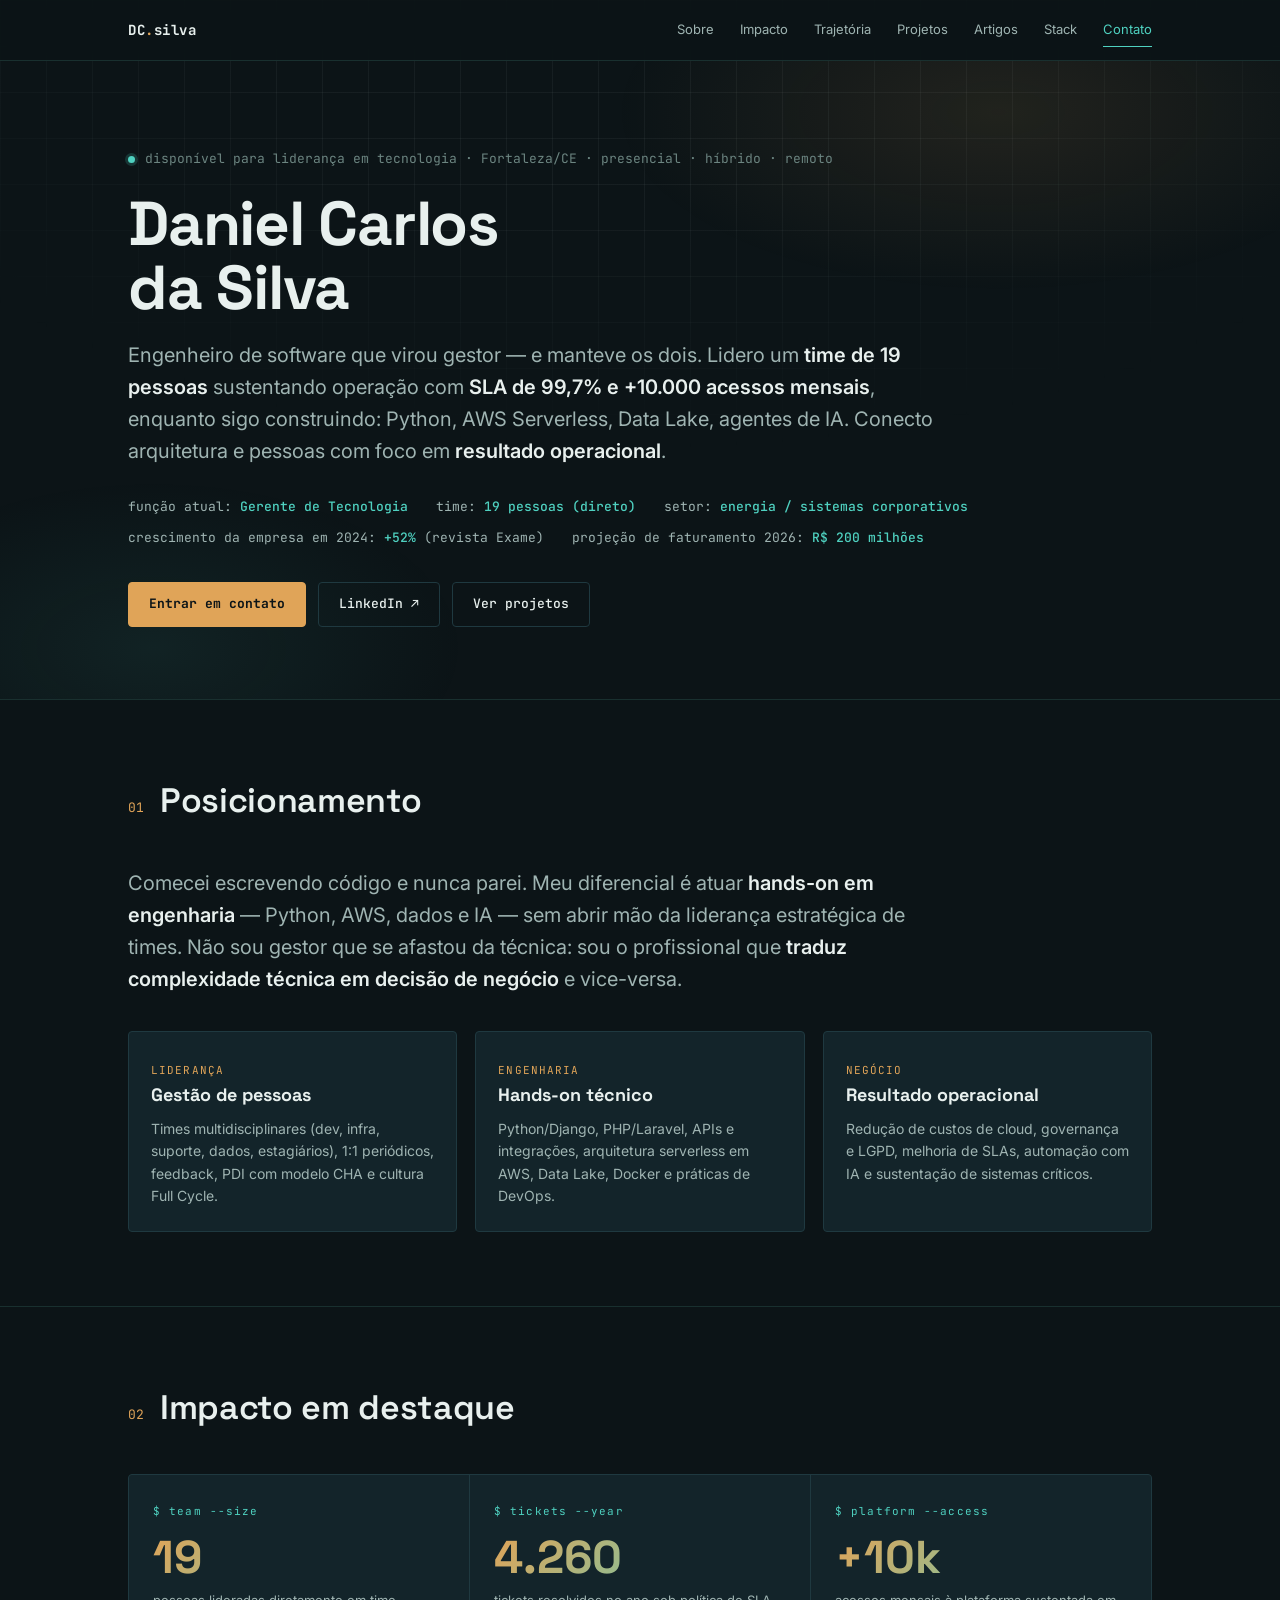
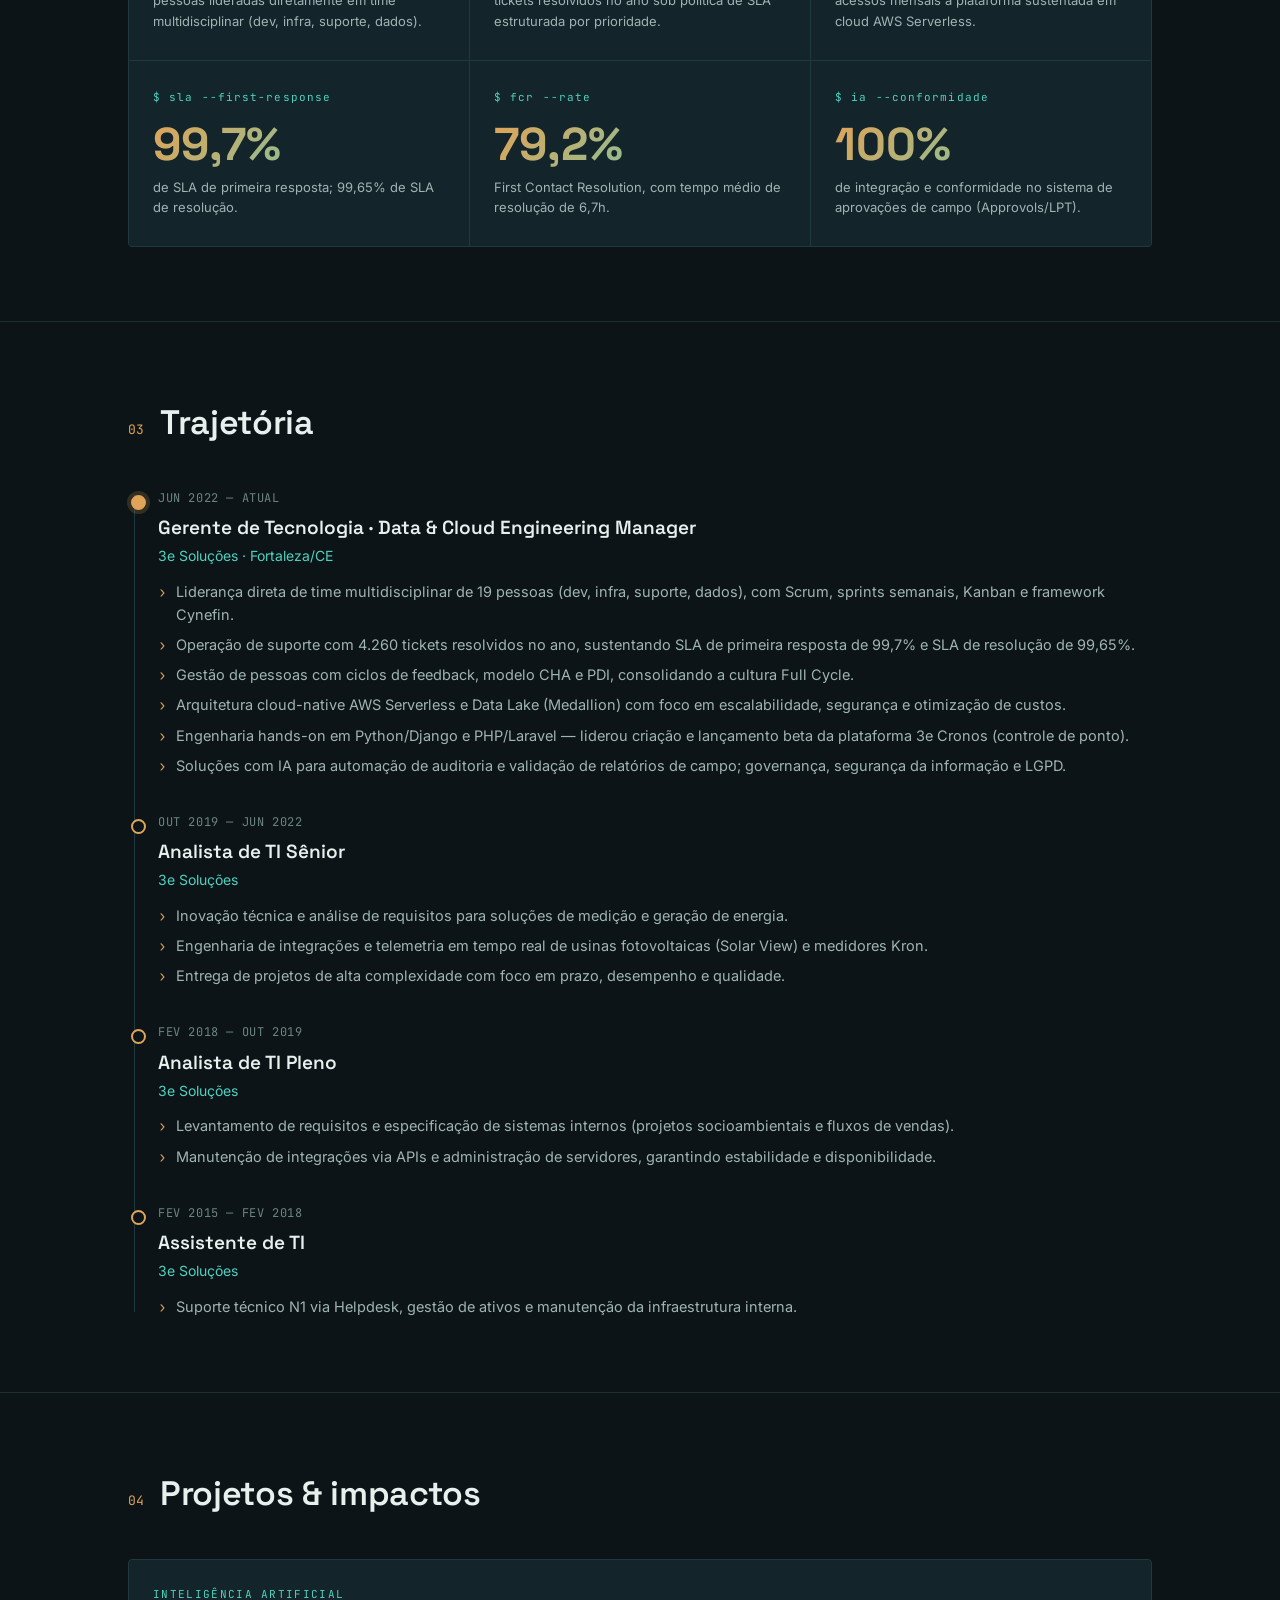
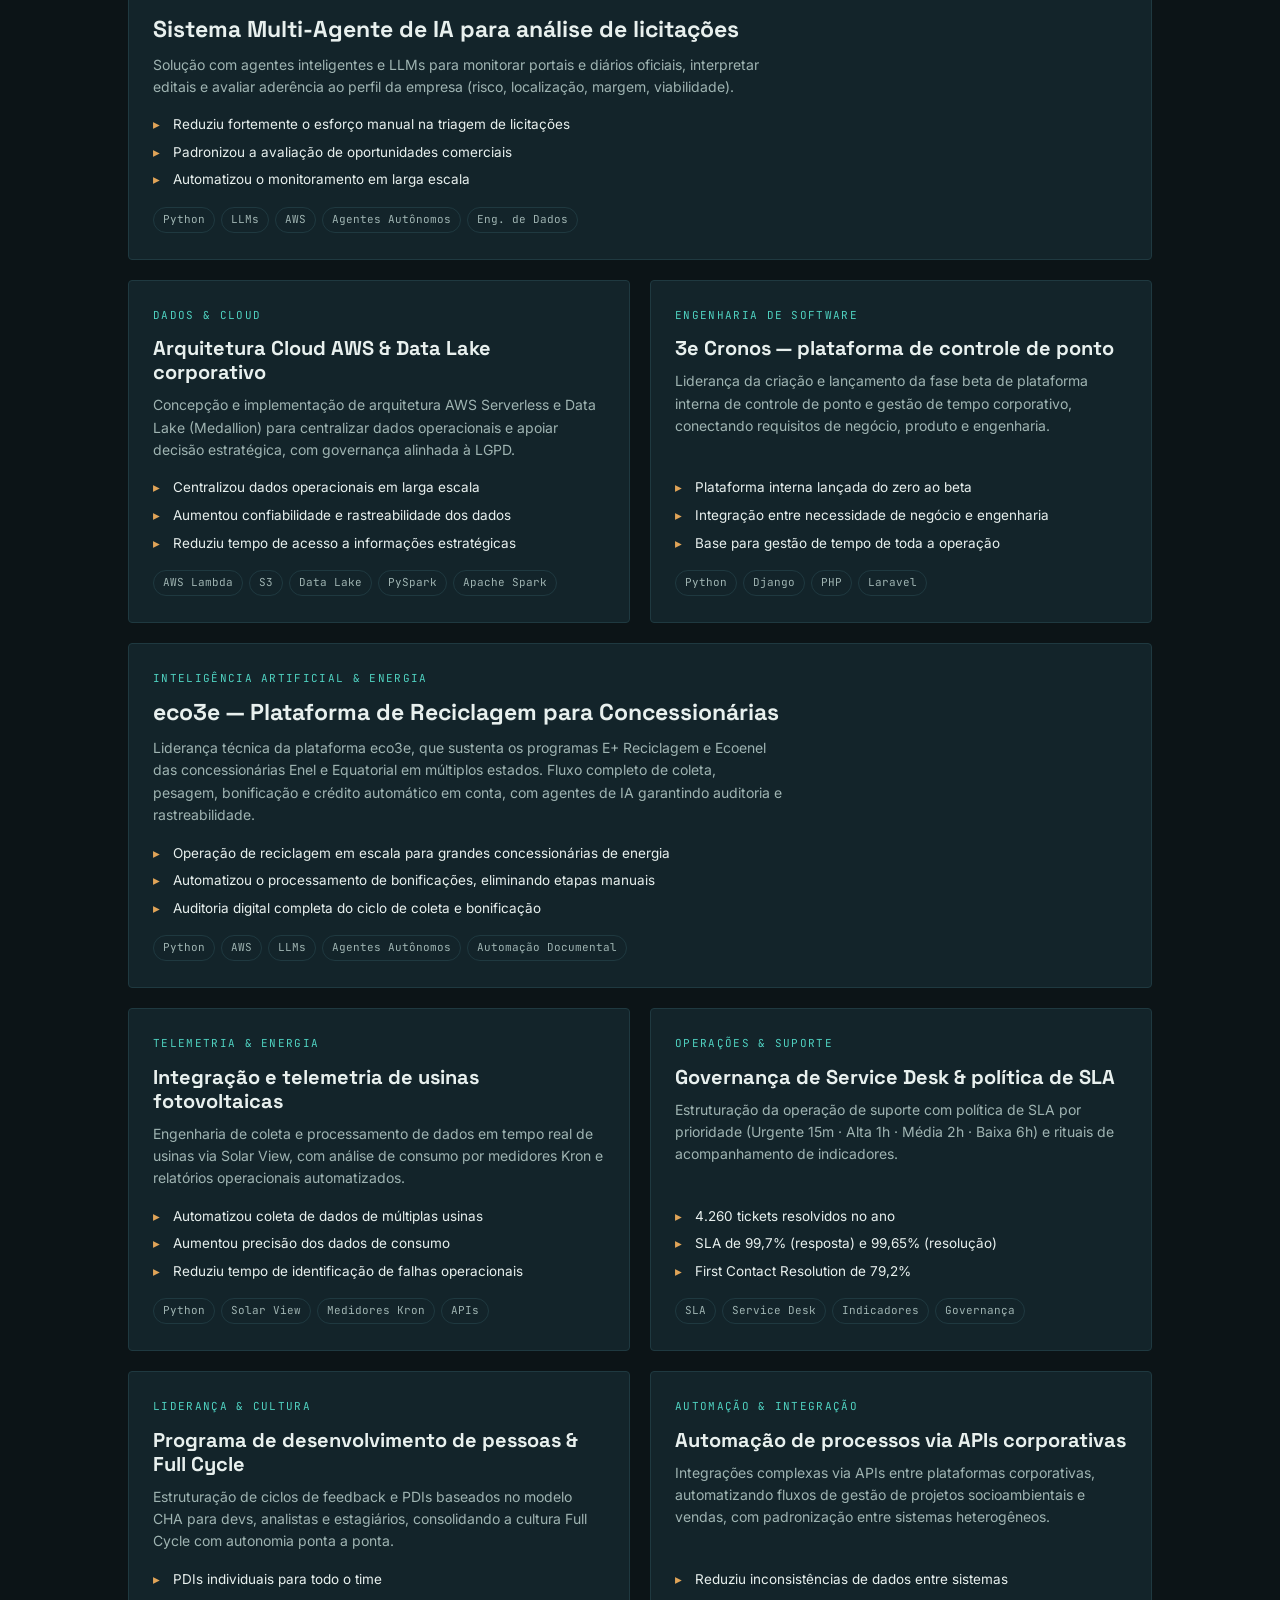
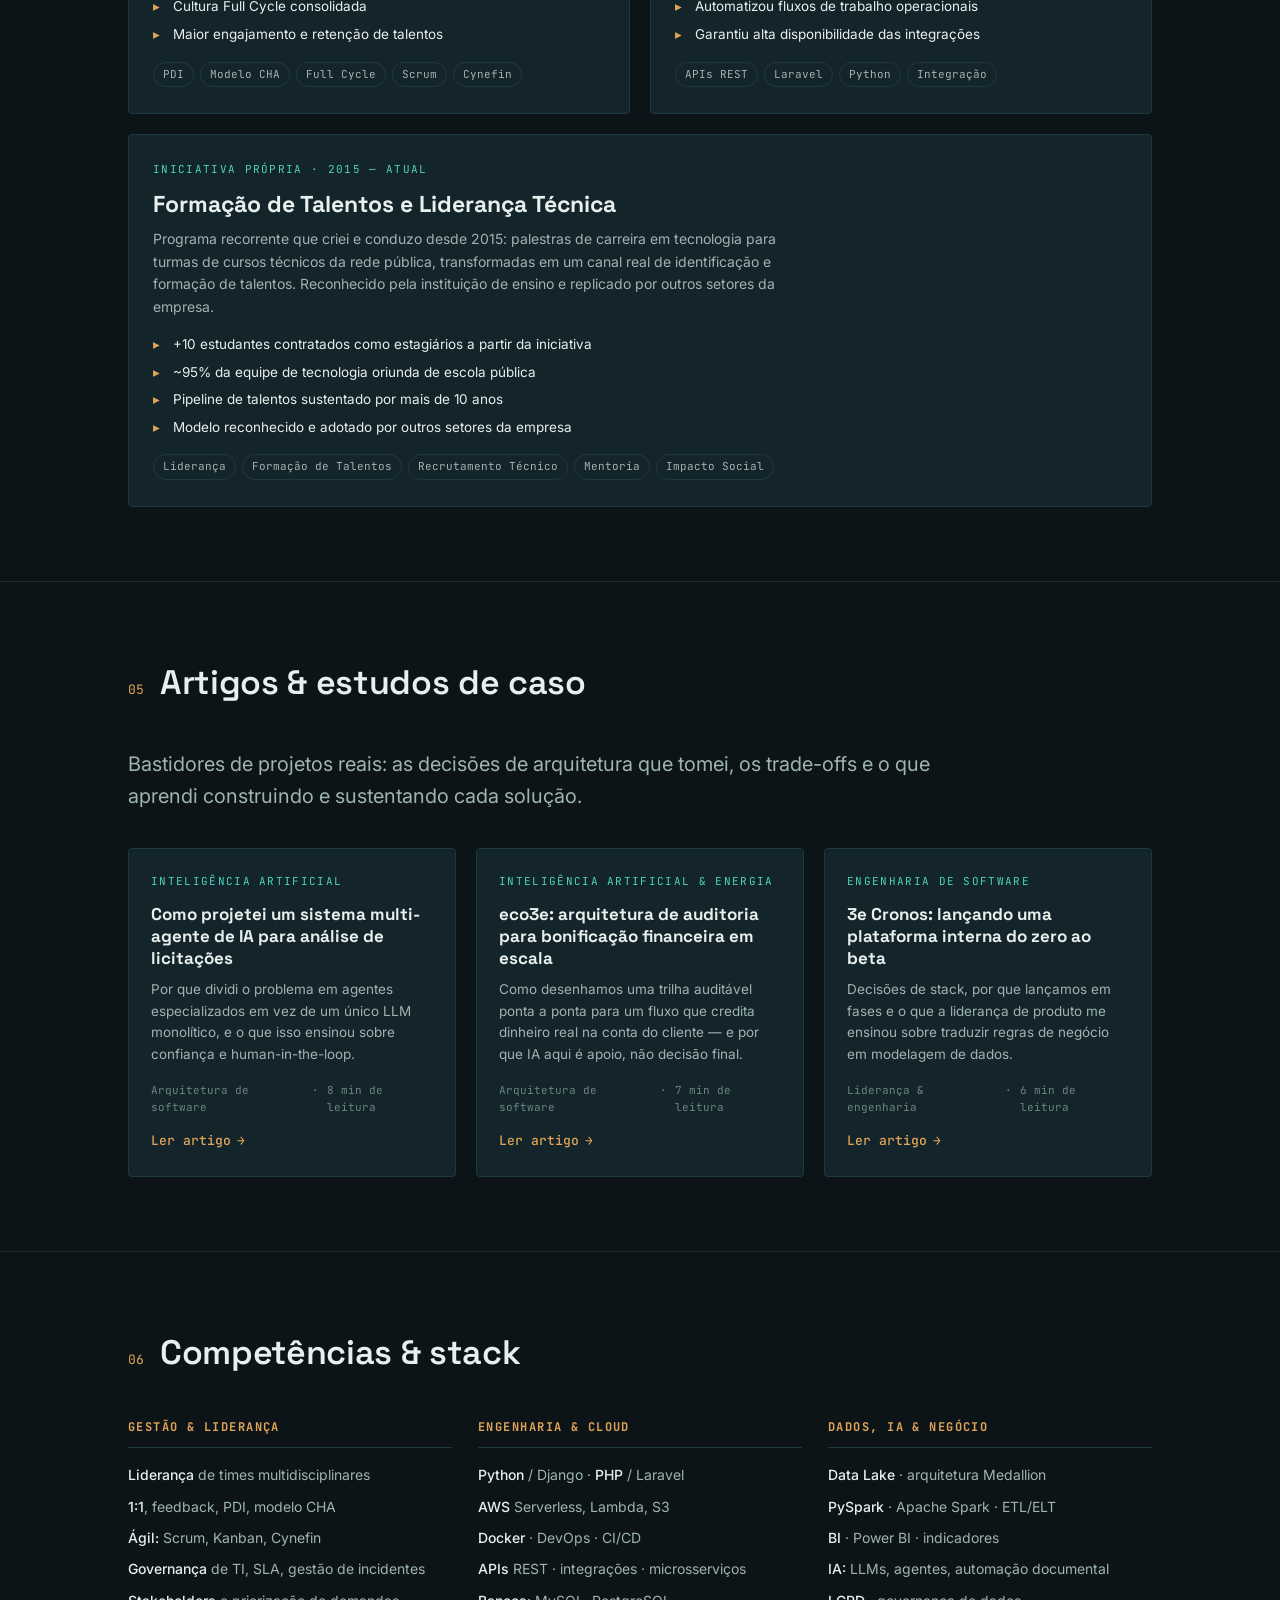
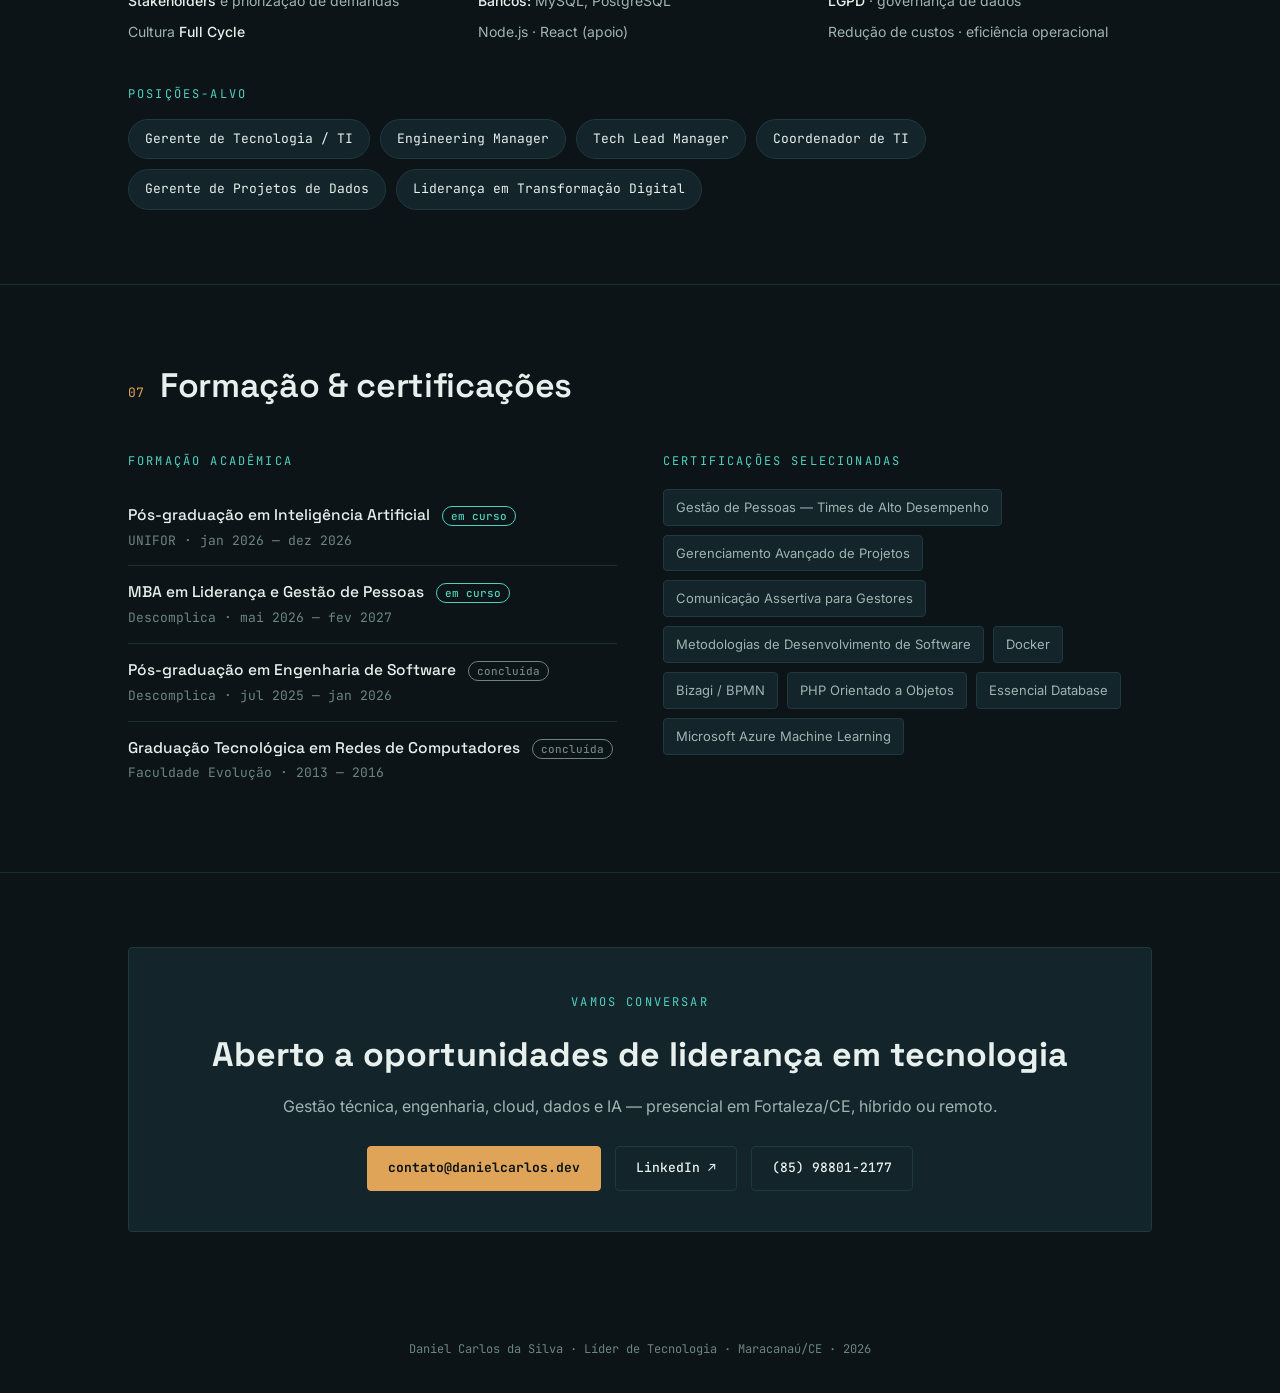
==== index.html @ c38071ca "Modernizar design e adicionar seção de Artigos Refina a identidade dark/terminal com grid de fundo, " ====
<!DOCTYPE html>
<html lang="pt-BR">
<head>
<meta charset="UTF-8">
<meta name="viewport" content="width=device-width, initial-scale=1.0">
<title>Daniel Carlos da Silva — Líder de Tecnologia | Engineering Manager</title>
<meta name="description" content="Daniel Carlos da Silva, Líder de Tecnologia com 11+ anos de experiência: liderança de times, engenharia Python/PHP, arquitetura AWS Serverless, Data Lake e IA aplicada a negócio. Fortaleza/CE.">
<meta name="theme-color" content="#0c1417">
<link rel="canonical" href="https://danielcarlos.dev/">
<meta property="og:type" content="profile">
<meta property="og:title" content="Daniel Carlos da Silva — Líder de Tecnologia">
<meta property="og:description" content="Líder de Tecnologia com 11+ anos de experiência: liderança de times, engenharia Python/PHP, arquitetura AWS Serverless, Data Lake e IA aplicada a negócio.">
<meta property="og:url" content="https://danielcarlos.dev/">
<meta property="og:locale" content="pt_BR">
<meta name="twitter:card" content="summary">
<meta name="twitter:title" content="Daniel Carlos da Silva — Líder de Tecnologia">
<meta name="twitter:description" content="Líder de Tecnologia com 11+ anos de experiência: liderança, engenharia, cloud AWS, dados e IA.">
<link rel="icon" href="assets/favicon.svg" type="image/svg+xml">
<link rel="icon" href="assets/favicon.ico" sizes="any">
<link rel="apple-touch-icon" href="assets/apple-touch-icon.png">
<link rel="preconnect" href="https://fonts.googleapis.com">
<link rel="preconnect" href="https://fonts.gstatic.com" crossorigin>
<link href="https://fonts.googleapis.com/css2?family=Space+Grotesk:wght@400;500;600;700&family=JetBrains+Mono:wght@400;500;700&family=Inter:wght@400;500;600&display=swap" rel="stylesheet">
<link rel="stylesheet" href="css/style.css">
<script type="application/ld+json">
{
  "@context": "https://schema.org",
  "@type": "Person",
  "name": "Daniel Carlos da Silva",
  "jobTitle": "Líder de Tecnologia",
  "description": "Líder de Tecnologia com 11+ anos de experiência em liderança de times, engenharia de software, cloud AWS, dados e inteligência artificial aplicada a negócio.",
  "url": "https://danielcarlos.dev/",
  "image": "https://danielcarlos.dev/assets/apple-touch-icon.png",
  "email": "mailto:contato@danielcarlos.dev",
  "telephone": "+5585988012177",
  "address": {
    "@type": "PostalAddress",
    "addressLocality": "Fortaleza",
    "addressRegion": "CE",
    "addressCountry": "BR"
  },
  "worksFor": {
    "@type": "Organization",
    "name": "3e Soluções"
  },
  "sameAs": [
    "https://www.linkedin.com/in/danielcdasilva"
  ]
}
</script>
</head>
<body>

<div class="bg-grid" aria-hidden="true"></div>
<div class="cursor-glow" id="cursorGlow" aria-hidden="true"></div>
<div class="scroll-progress"><span id="scrollBar"></span></div>

<nav>
  <div class="wrap">
    <div class="brand">DC<span>.</span>silva</div>
    <div class="navlinks" id="navlinks">
      <a href="#sobre" data-nav="sobre">Sobre</a>
      <a href="#impacto" data-nav="impacto">Impacto</a>
      <a href="#trajetoria" data-nav="trajetoria">Trajetória</a>
      <a href="#projetos" data-nav="projetos">Projetos</a>
      <a href="#artigos" data-nav="artigos">Artigos</a>
      <a href="#stack" data-nav="stack">Stack</a>
      <a href="#contato" data-nav="contato">Contato</a>
    </div>
    <button class="nav-toggle" id="navToggle" aria-label="Abrir menu" aria-expanded="false"><span></span></button>
  </div>
</nav>

<header>
  <div class="wrap hero-grid">
    <div>
      <div class="role-line"><span class="dot"></span> disponível para liderança em tecnologia · Fortaleza/CE · presencial · híbrido · remoto</div>
      <h1>Daniel Carlos<br>da Silva</h1>
      <p class="lede">Engenheiro de software que virou gestor — e manteve os dois. Lidero um <strong>time de 19 pessoas</strong> sustentando operação com <strong>SLA de 99,7% e +10.000 acessos mensais</strong>, enquanto sigo construindo: Python, AWS Serverless, Data Lake, agentes de IA. Conecto arquitetura e pessoas com foco em <strong>resultado operacional</strong>.</p>
      <div class="hero-meta">
        <span>função atual: <b>Gerente de Tecnologia</b></span>
        <span>time: <b>19 pessoas (direto)</b></span>
        <span>setor: <b>energia / sistemas corporativos</b></span>
      </div>
      <div class="hero-meta" style="margin-top:10px">
        <span>crescimento da empresa em 2024: <b>+52%</b> (revista Exame)</span>
        <span>projeção de faturamento 2026: <b>R$ 200 milhões</b></span>
      </div>
      <div class="cta-row">
        <a class="btn primary" href="#contato">Entrar em contato</a>
        <a class="btn" href="https://www.linkedin.com/in/danielcdasilva" target="_blank" rel="noopener">LinkedIn ↗</a>
        <a class="btn" href="#projetos">Ver projetos</a>
      </div>
    </div>
  </div>
</header>

<!-- SOBRE -->
<section id="sobre">
  <div class="wrap">
    <div class="sec-head"><span class="sec-no">01</span><h2>Posicionamento</h2></div>
    <p class="lede reveal" style="margin-bottom:36px">Comecei escrevendo código e nunca parei. Meu diferencial é atuar <strong>hands-on em engenharia</strong> — Python, AWS, dados e IA — sem abrir mão da liderança estratégica de times. Não sou gestor que se afastou da técnica: sou o profissional que <strong>traduz complexidade técnica em decisão de negócio</strong> e vice-versa.</p>
    <div class="focus-grid">
      <div class="focus reveal">
        <span class="tag">Liderança</span>
        <h3>Gestão de pessoas</h3>
        <p>Times multidisciplinares (dev, infra, suporte, dados, estagiários), 1:1 periódicos, feedback, PDI com modelo CHA e cultura Full Cycle.</p>
      </div>
      <div class="focus reveal">
        <span class="tag">Engenharia</span>
        <h3>Hands-on técnico</h3>
        <p>Python/Django, PHP/Laravel, APIs e integrações, arquitetura serverless em AWS, Data Lake, Docker e práticas de DevOps.</p>
      </div>
      <div class="focus reveal">
        <span class="tag">Negócio</span>
        <h3>Resultado operacional</h3>
        <p>Redução de custos de cloud, governança e LGPD, melhoria de SLAs, automação com IA e sustentação de sistemas críticos.</p>
      </div>
    </div>
  </div>
</section>

<!-- IMPACTO -->
<section id="impacto">
  <div class="wrap">
    <div class="sec-head"><span class="sec-no">02</span><h2>Impacto em destaque</h2></div>
    <div class="metrics reveal">
      <div class="metric">
        <span class="out">$ team --size</span>
        <div class="num">19</div>
        <div class="lab">pessoas lideradas diretamente em time multidisciplinar (dev, infra, suporte, dados).</div>
      </div>
      <div class="metric">
        <span class="out">$ tickets --year</span>
        <div class="num">4.260</div>
        <div class="lab">tickets resolvidos no ano sob política de SLA estruturada por prioridade.</div>
      </div>
      <div class="metric">
        <span class="out">$ platform --access</span>
        <div class="num">+10k</div>
        <div class="lab">acessos mensais à plataforma sustentada em cloud AWS Serverless.</div>
      </div>
      <div class="metric">
        <span class="out">$ sla --first-response</span>
        <div class="num">99,7%</div>
        <div class="lab">de SLA de primeira resposta; 99,65% de SLA de resolução.</div>
      </div>
      <div class="metric">
        <span class="out">$ fcr --rate</span>
        <div class="num">79,2%</div>
        <div class="lab">First Contact Resolution, com tempo médio de resolução de 6,7h.</div>
      </div>
      <div class="metric">
        <span class="out">$ ia --conformidade</span>
        <div class="num">100%</div>
        <div class="lab">de integração e conformidade no sistema de aprovações de campo (Approvols/LPT).</div>
      </div>
    </div>
  </div>
</section>

<!-- TRAJETORIA -->
<section id="trajetoria">
  <div class="wrap">
    <div class="sec-head"><span class="sec-no">03</span><h2>Trajetória</h2></div>
    <div class="tl">
      <div class="tl-item current reveal">
        <div class="tl-when">JUN 2022 — ATUAL</div>
        <div class="tl-role">Gerente de Tecnologia · Data &amp; Cloud Engineering Manager</div>
        <div class="tl-co">3e Soluções · Fortaleza/CE</div>
        <ul>
          <li>Liderança direta de time multidisciplinar de 19 pessoas (dev, infra, suporte, dados), com Scrum, sprints semanais, Kanban e framework Cynefin.</li>
          <li>Operação de suporte com 4.260 tickets resolvidos no ano, sustentando SLA de primeira resposta de 99,7% e SLA de resolução de 99,65%.</li>
          <li>Gestão de pessoas com ciclos de feedback, modelo CHA e PDI, consolidando a cultura Full Cycle.</li>
          <li>Arquitetura cloud-native AWS Serverless e Data Lake (Medallion) com foco em escalabilidade, segurança e otimização de custos.</li>
          <li>Engenharia hands-on em Python/Django e PHP/Laravel — liderou criação e lançamento beta da plataforma 3e Cronos (controle de ponto).</li>
          <li>Soluções com IA para automação de auditoria e validação de relatórios de campo; governança, segurança da informação e LGPD.</li>
        </ul>
      </div>
      <div class="tl-item reveal">
        <div class="tl-when">OUT 2019 — JUN 2022</div>
        <div class="tl-role">Analista de TI Sênior</div>
        <div class="tl-co">3e Soluções</div>
        <ul>
          <li>Inovação técnica e análise de requisitos para soluções de medição e geração de energia.</li>
          <li>Engenharia de integrações e telemetria em tempo real de usinas fotovoltaicas (Solar View) e medidores Kron.</li>
          <li>Entrega de projetos de alta complexidade com foco em prazo, desempenho e qualidade.</li>
        </ul>
      </div>
      <div class="tl-item reveal">
        <div class="tl-when">FEV 2018 — OUT 2019</div>
        <div class="tl-role">Analista de TI Pleno</div>
        <div class="tl-co">3e Soluções</div>
        <ul>
          <li>Levantamento de requisitos e especificação de sistemas internos (projetos socioambientais e fluxos de vendas).</li>
          <li>Manutenção de integrações via APIs e administração de servidores, garantindo estabilidade e disponibilidade.</li>
        </ul>
      </div>
      <div class="tl-item reveal">
        <div class="tl-when">FEV 2015 — FEV 2018</div>
        <div class="tl-role">Assistente de TI</div>
        <div class="tl-co">3e Soluções</div>
        <ul>
          <li>Suporte técnico N1 via Helpdesk, gestão de ativos e manutenção da infraestrutura interna.</li>
        </ul>
      </div>
    </div>
  </div>
</section>

<!-- PROJETOS -->
<section id="projetos">
  <div class="wrap">
    <div class="sec-head"><span class="sec-no">04</span><h2>Projetos &amp; impactos</h2></div>
    <div class="proj-grid">

      <div class="proj proj-featured reveal">
        <span class="cat">Inteligência Artificial</span>
        <h3>Sistema Multi-Agente de IA para análise de licitações</h3>
        <p>Solução com agentes inteligentes e LLMs para monitorar portais e diários oficiais, interpretar editais e avaliar aderência ao perfil da empresa (risco, localização, margem, viabilidade).</p>
        <ul class="impacts">
          <li>Reduziu fortemente o esforço manual na triagem de licitações</li>
          <li>Padronizou a avaliação de oportunidades comerciais</li>
          <li>Automatizou o monitoramento em larga escala</li>
        </ul>
        <div class="stack">
          <span class="chip">Python</span><span class="chip">LLMs</span><span class="chip">AWS</span><span class="chip">Agentes Autônomos</span><span class="chip">Eng. de Dados</span>
        </div>
      </div>

      <div class="proj reveal">
        <span class="cat">Dados &amp; Cloud</span>
        <h3>Arquitetura Cloud AWS &amp; Data Lake corporativo</h3>
        <p>Concepção e implementação de arquitetura AWS Serverless e Data Lake (Medallion) para centralizar dados operacionais e apoiar decisão estratégica, com governança alinhada à LGPD.</p>
        <ul class="impacts">
          <li>Centralizou dados operacionais em larga escala</li>
          <li>Aumentou confiabilidade e rastreabilidade dos dados</li>
          <li>Reduziu tempo de acesso a informações estratégicas</li>
        </ul>
        <div class="stack">
          <span class="chip">AWS Lambda</span><span class="chip">S3</span><span class="chip">Data Lake</span><span class="chip">PySpark</span><span class="chip">Apache Spark</span>
        </div>
      </div>

      <div class="proj reveal">
        <span class="cat">Engenharia de Software</span>
        <h3>3e Cronos — plataforma de controle de ponto</h3>
        <p>Liderança da criação e lançamento da fase beta de plataforma interna de controle de ponto e gestão de tempo corporativo, conectando requisitos de negócio, produto e engenharia.</p>
        <ul class="impacts">
          <li>Plataforma interna lançada do zero ao beta</li>
          <li>Integração entre necessidade de negócio e engenharia</li>
          <li>Base para gestão de tempo de toda a operação</li>
        </ul>
        <div class="stack">
          <span class="chip">Python</span><span class="chip">Django</span><span class="chip">PHP</span><span class="chip">Laravel</span>
        </div>
      </div>

      <div class="proj proj-featured reveal">
        <span class="cat">Inteligência Artificial &amp; Energia</span>
        <h3>eco3e — Plataforma de Reciclagem para Concessionárias</h3>
        <p>Liderança técnica da plataforma eco3e, que sustenta os programas E+ Reciclagem e Ecoenel das concessionárias Enel e Equatorial em múltiplos estados. Fluxo completo de coleta, pesagem, bonificação e crédito automático em conta, com agentes de IA garantindo auditoria e rastreabilidade.</p>
        <ul class="impacts">
          <li>Operação de reciclagem em escala para grandes concessionárias de energia</li>
          <li>Automatizou o processamento de bonificações, eliminando etapas manuais</li>
          <li>Auditoria digital completa do ciclo de coleta e bonificação</li>
        </ul>
        <div class="stack">
          <span class="chip">Python</span><span class="chip">AWS</span><span class="chip">LLMs</span><span class="chip">Agentes Autônomos</span><span class="chip">Automação Documental</span>
        </div>
      </div>

      <div class="proj reveal">
        <span class="cat">Telemetria &amp; Energia</span>
        <h3>Integração e telemetria de usinas fotovoltaicas</h3>
        <p>Engenharia de coleta e processamento de dados em tempo real de usinas via Solar View, com análise de consumo por medidores Kron e relatórios operacionais automatizados.</p>
        <ul class="impacts">
          <li>Automatizou coleta de dados de múltiplas usinas</li>
          <li>Aumentou precisão dos dados de consumo</li>
          <li>Reduziu tempo de identificação de falhas operacionais</li>
        </ul>
        <div class="stack">
          <span class="chip">Python</span><span class="chip">Solar View</span><span class="chip">Medidores Kron</span><span class="chip">APIs</span>
        </div>
      </div>

      <div class="proj reveal">
        <span class="cat">Operações &amp; Suporte</span>
        <h3>Governança de Service Desk &amp; política de SLA</h3>
        <p>Estruturação da operação de suporte com política de SLA por prioridade (Urgente 15m · Alta 1h · Média 2h · Baixa 6h) e rituais de acompanhamento de indicadores.</p>
        <ul class="impacts">
          <li>4.260 tickets resolvidos no ano</li>
          <li>SLA de 99,7% (resposta) e 99,65% (resolução)</li>
          <li>First Contact Resolution de 79,2%</li>
        </ul>
        <div class="stack">
          <span class="chip">SLA</span><span class="chip">Service Desk</span><span class="chip">Indicadores</span><span class="chip">Governança</span>
        </div>
      </div>

      <div class="proj reveal">
        <span class="cat">Liderança &amp; Cultura</span>
        <h3>Programa de desenvolvimento de pessoas &amp; Full Cycle</h3>
        <p>Estruturação de ciclos de feedback e PDIs baseados no modelo CHA para devs, analistas e estagiários, consolidando a cultura Full Cycle com autonomia ponta a ponta.</p>
        <ul class="impacts">
          <li>PDIs individuais para todo o time</li>
          <li>Cultura Full Cycle consolidada</li>
          <li>Maior engajamento e retenção de talentos</li>
        </ul>
        <div class="stack">
          <span class="chip">PDI</span><span class="chip">Modelo CHA</span><span class="chip">Full Cycle</span><span class="chip">Scrum</span><span class="chip">Cynefin</span>
        </div>
      </div>

      <div class="proj reveal">
        <span class="cat">Automação &amp; Integração</span>
        <h3>Automação de processos via APIs corporativas</h3>
        <p>Integrações complexas via APIs entre plataformas corporativas, automatizando fluxos de gestão de projetos socioambientais e vendas, com padronização entre sistemas heterogêneos.</p>
        <ul class="impacts">
          <li>Reduziu inconsistências de dados entre sistemas</li>
          <li>Automatizou fluxos de trabalho operacionais</li>
          <li>Garantiu alta disponibilidade das integrações</li>
        </ul>
        <div class="stack">
          <span class="chip">APIs REST</span><span class="chip">Laravel</span><span class="chip">Python</span><span class="chip">Integração</span>
        </div>
      </div>

      <div class="proj proj-featured reveal">
        <span class="cat">Iniciativa própria · 2015 — atual</span>
        <h3>Formação de Talentos e Liderança Técnica</h3>
        <p>Programa recorrente que criei e conduzo desde 2015: palestras de carreira em tecnologia para turmas de cursos técnicos da rede pública, transformadas em um canal real de identificação e formação de talentos. Reconhecido pela instituição de ensino e replicado por outros setores da empresa.</p>
        <ul class="impacts">
          <li>+10 estudantes contratados como estagiários a partir da iniciativa</li>
          <li>~95% da equipe de tecnologia oriunda de escola pública</li>
          <li>Pipeline de talentos sustentado por mais de 10 anos</li>
          <li>Modelo reconhecido e adotado por outros setores da empresa</li>
        </ul>
        <div class="stack">
          <span class="chip">Liderança</span><span class="chip">Formação de Talentos</span><span class="chip">Recrutamento Técnico</span><span class="chip">Mentoria</span><span class="chip">Impacto Social</span>
        </div>
      </div>

    </div>
  </div>
</section>

<!-- ARTIGOS -->
<section id="artigos">
  <div class="wrap">
    <div class="sec-head"><span class="sec-no">05</span><h2>Artigos &amp; estudos de caso</h2></div>
    <p class="lede reveal" style="margin-bottom:36px">Bastidores de projetos reais: as decisões de arquitetura que tomei, os trade-offs e o que aprendi construindo e sustentando cada solução.</p>
    <div class="article-grid">

      <a class="article-card reveal" href="artigos/sistema-multiagente-licitacoes.html">
        <span class="cat">Inteligência Artificial</span>
        <h3>Como projetei um sistema multi-agente de IA para análise de licitações</h3>
        <p>Por que dividi o problema em agentes especializados em vez de um único LLM monolítico, e o que isso ensinou sobre confiança e human-in-the-loop.</p>
        <div class="article-meta">
          <span>Arquitetura de software</span><span>·</span><span>8 min de leitura</span>
        </div>
        <span class="read-more">Ler artigo <span aria-hidden="true">→</span></span>
      </a>

      <a class="article-card reveal" href="artigos/eco3e-plataforma-reciclagem.html">
        <span class="cat">Inteligência Artificial &amp; Energia</span>
        <h3>eco3e: arquitetura de auditoria para bonificação financeira em escala</h3>
        <p>Como desenhamos uma trilha auditável ponta a ponta para um fluxo que credita dinheiro real na conta do cliente — e por que IA aqui é apoio, não decisão final.</p>
        <div class="article-meta">
          <span>Arquitetura de software</span><span>·</span><span>7 min de leitura</span>
        </div>
        <span class="read-more">Ler artigo <span aria-hidden="true">→</span></span>
      </a>

      <a class="article-card reveal" href="artigos/3e-cronos-controle-ponto.html">
        <span class="cat">Engenharia de Software</span>
        <h3>3e Cronos: lançando uma plataforma interna do zero ao beta</h3>
        <p>Decisões de stack, por que lançamos em fases e o que a liderança de produto me ensinou sobre traduzir regras de negócio em modelagem de dados.</p>
        <div class="article-meta">
          <span>Liderança &amp; engenharia</span><span>·</span><span>6 min de leitura</span>
        </div>
        <span class="read-more">Ler artigo <span aria-hidden="true">→</span></span>
      </a>

    </div>
  </div>
</section>

<!-- STACK -->
<section id="stack">
  <div class="wrap">
    <div class="sec-head"><span class="sec-no">06</span><h2>Competências &amp; stack</h2></div>
    <div class="skill-cols">
      <div class="skill-col reveal">
        <h4>Gestão &amp; liderança</h4>
        <ul>
          <li><b>Liderança</b> de times multidisciplinares</li>
          <li><b>1:1</b>, feedback, PDI, modelo CHA</li>
          <li><b>Ágil:</b> Scrum, Kanban, Cynefin</li>
          <li><b>Governança</b> de TI, SLA, gestão de incidentes</li>
          <li><b>Stakeholders</b> e priorização de demandas</li>
          <li>Cultura <b>Full Cycle</b></li>
        </ul>
      </div>
      <div class="skill-col reveal">
        <h4>Engenharia &amp; cloud</h4>
        <ul>
          <li><b>Python</b> / Django · <b>PHP</b> / Laravel</li>
          <li><b>AWS</b> Serverless, Lambda, S3</li>
          <li><b>Docker</b> · DevOps · CI/CD</li>
          <li><b>APIs</b> REST · integrações · microsserviços</li>
          <li><b>Bancos:</b> MySQL, PostgreSQL</li>
          <li>Node.js · React (apoio)</li>
        </ul>
      </div>
      <div class="skill-col reveal">
        <h4>Dados, IA &amp; negócio</h4>
        <ul>
          <li><b>Data Lake</b> · arquitetura Medallion</li>
          <li><b>PySpark</b> · Apache Spark · ETL/ELT</li>
          <li><b>BI</b> · Power BI · indicadores</li>
          <li><b>IA:</b> LLMs, agentes, automação documental</li>
          <li><b>LGPD</b> · governança de dados</li>
          <li>Redução de custos · eficiência operacional</li>
        </ul>
      </div>
    </div>

    <div style="margin-top:42px">
      <p class="eyebrow" style="margin-bottom:14px">Posições-alvo</p>
      <div class="roles-strip">
        <span class="role-pill">Gerente de Tecnologia / TI</span>
        <span class="role-pill">Engineering Manager</span>
        <span class="role-pill">Tech Lead Manager</span>
        <span class="role-pill">Coordenador de TI</span>
        <span class="role-pill">Gerente de Projetos de Dados</span>
        <span class="role-pill">Liderança em Transformação Digital</span>
      </div>
    </div>
  </div>
</section>

<!-- FORMACAO -->
<section id="formacao">
  <div class="wrap">
    <div class="sec-head"><span class="sec-no">07</span><h2>Formação &amp; certificações</h2></div>
    <div class="two-col">
      <div class="reveal">
        <p class="eyebrow" style="margin-bottom:18px">Formação acadêmica</p>
        <div class="edu-item">
          <div class="deg">Pós-graduação em Inteligência Artificial <span class="st">em curso</span></div>
          <div class="meta">UNIFOR · jan 2026 — dez 2026</div>
        </div>
        <div class="edu-item">
          <div class="deg">MBA em Liderança e Gestão de Pessoas <span class="st">em curso</span></div>
          <div class="meta">Descomplica · mai 2026 — fev 2027</div>
        </div>
        <div class="edu-item">
          <div class="deg">Pós-graduação em Engenharia de Software <span class="st done">concluída</span></div>
          <div class="meta">Descomplica · jul 2025 — jan 2026</div>
        </div>
        <div class="edu-item">
          <div class="deg">Graduação Tecnológica em Redes de Computadores <span class="st done">concluída</span></div>
          <div class="meta">Faculdade Evolução · 2013 — 2016</div>
        </div>
      </div>
      <div class="reveal">
        <p class="eyebrow" style="margin-bottom:18px">Certificações selecionadas</p>
        <div class="cert-list">
          <span class="cert">Gestão de Pessoas — Times de Alto Desempenho</span>
          <span class="cert">Gerenciamento Avançado de Projetos</span>
          <span class="cert">Comunicação Assertiva para Gestores</span>
          <span class="cert">Metodologias de Desenvolvimento de Software</span>
          <span class="cert">Docker</span>
          <span class="cert">Bizagi / BPMN</span>
          <span class="cert">PHP Orientado a Objetos</span>
          <span class="cert">Essencial Database</span>
          <span class="cert">Microsoft Azure Machine Learning</span>
        </div>
      </div>
    </div>
  </div>
</section>

<!-- CONTATO -->
<section id="contato" style="border-bottom:none">
  <div class="wrap">
    <div class="contact-box reveal">
      <span class="eyebrow">vamos conversar</span>
      <h2 style="margin-top:14px">Aberto a oportunidades de liderança em tecnologia</h2>
      <p>Gestão técnica, engenharia, cloud, dados e IA — presencial em Fortaleza/CE, híbrido ou remoto.</p>
      <div class="contact-links">
        <a class="btn primary" href="mailto:contato@danielcarlos.dev">contato@danielcarlos.dev</a>
        <a class="btn" href="https://www.linkedin.com/in/danielcdasilva" target="_blank" rel="noopener">LinkedIn ↗</a>
        <a class="btn" href="https://wa.me/5585988012177?text=Ol%C3%A1%20Daniel%2C%20vi%20seu%20portf%C3%B3lio%20e%20gostaria%20de%20conversar%20sobre%20uma%20oportunidade." target="_blank" rel="noopener">(85) 98801-2177</a>
      </div>
    </div>
  </div>
</section>

<footer>
  <div class="wrap">
    <p>Daniel Carlos da Silva · Líder de Tecnologia · Maracanaú/CE · 2026</p>
  </div>
</footer>

<button class="to-top" id="toTop" aria-label="Voltar ao topo">↑</button>

<script src="js/main.js"></script>

</body>
</html>
---- css/style.css ----
:root{
  --bg:#0c1417;
  --bg-elev:#101d22;
  --bg-card:#13242a;
  --line:#1f3940;
  --line-soft:#19302f;
  --ink:#e8f0ee;
  --ink-dim:#9fb4b2;
  --ink-faint:#6c8581;
  --accent:#e0a458;       /* âmbar */
  --accent-2:#4fd1c0;     /* verde-cloud */
  --accent-deep:#b8803a;
  --radius:4px;
  --maxw:1080px;
  --ease:cubic-bezier(.16,1,.3,1);
}
*{box-sizing:border-box;margin:0;padding:0}
html{scroll-behavior:smooth;scrollbar-color:var(--line) var(--bg);scrollbar-width:thin}
body{
  background:var(--bg);
  color:var(--ink);
  font-family:'Inter',system-ui,sans-serif;
  line-height:1.6;
  -webkit-font-smoothing:antialiased;
  overflow-x:hidden;
  position:relative;
}
::selection{background:var(--accent);color:#0c1417}
a{color:inherit;text-decoration:none}

::-webkit-scrollbar{width:10px;height:10px}
::-webkit-scrollbar-track{background:var(--bg)}
::-webkit-scrollbar-thumb{background:var(--line);border-radius:99px}
::-webkit-scrollbar-thumb:hover{background:var(--accent-2)}

/* ---------- AMBIENT LAYERS ---------- */
.bg-grid{
  position:fixed;inset:0;z-index:0;pointer-events:none;
  background-image:
    linear-gradient(rgba(159,180,178,.07) 1px, transparent 1px),
    linear-gradient(90deg, rgba(159,180,178,.07) 1px, transparent 1px);
  background-size:46px 46px;
  -webkit-mask-image:radial-gradient(ellipse 75% 55% at 50% 0%, #000 40%, transparent 92%);
  mask-image:radial-gradient(ellipse 75% 55% at 50% 0%, #000 40%, transparent 92%);
}
.cursor-glow{
  position:fixed;top:0;left:0;width:560px;height:560px;z-index:1;pointer-events:none;
  background:radial-gradient(circle, rgba(224,164,88,.10), rgba(79,209,192,.05) 45%, transparent 72%);
  transform:translate(calc(var(--mx,50vw) - 280px), calc(var(--my,50vh) - 280px));
  opacity:0;transition:opacity .4s var(--ease);
  mix-blend-mode:screen;
  will-change:transform;
}
body.has-mouse .cursor-glow{opacity:1}
@media(hover:none),(prefers-reduced-motion:reduce){.cursor-glow{display:none}}

.scroll-progress{position:fixed;top:0;left:0;right:0;height:2px;z-index:100;pointer-events:none}
.scroll-progress span{display:block;height:100%;width:0%;background:linear-gradient(90deg,var(--accent),var(--accent-2));box-shadow:0 0 8px rgba(224,164,88,.6)}

nav,header,section,footer{position:relative;z-index:1}

/* ---------- BACK TO TOP ---------- */
.to-top{
  position:fixed;right:22px;bottom:22px;z-index:60;
  width:42px;height:42px;border-radius:50%;
  background:var(--bg-card);border:1px solid var(--line);color:var(--ink-dim);
  font-size:16px;cursor:pointer;
  display:flex;align-items:center;justify-content:center;
  opacity:0;transform:translateY(10px);pointer-events:none;
  transition:opacity .25s var(--ease),transform .25s var(--ease),border-color .2s,color .2s;
}
.to-top.show{opacity:1;transform:none;pointer-events:auto}
.to-top:hover{border-color:var(--accent-2);color:var(--accent-2)}
@media(prefers-reduced-motion:reduce){.to-top{transition:opacity .2s}}

.wrap{max-width:var(--maxw);margin:0 auto;padding:0 28px}
.mono{font-family:'JetBrains Mono',monospace}
.eyebrow{
  font-family:'JetBrains Mono',monospace;
  font-size:12px;letter-spacing:.18em;text-transform:uppercase;
  color:var(--accent-2);
}

/* ---------- NAV ---------- */
nav{
  position:sticky;top:0;z-index:50;
  background:rgba(12,20,23,.82);
  backdrop-filter:blur(12px);
  border-bottom:1px solid var(--line-soft);
}
nav .wrap{display:flex;align-items:center;justify-content:space-between;height:60px;position:relative}
.brand{font-family:'JetBrains Mono',monospace;font-weight:700;font-size:14px;letter-spacing:.04em}
.brand span{color:var(--accent)}
.navlinks{display:flex;gap:26px}
.navlinks a{font-size:13px;color:var(--ink-dim);transition:color .2s;position:relative;padding-bottom:2px}
.navlinks a:hover{color:var(--ink)}
.navlinks a::after{
  content:"";position:absolute;left:0;right:100%;bottom:-6px;height:1px;
  background:var(--accent);transition:right .25s var(--ease);
}
.navlinks a:hover::after{right:0}
.navlinks a.active{color:var(--accent-2)}
.navlinks a.active::after{right:0;background:var(--accent-2)}
@media(max-width:680px){.navlinks a::after{display:none}}
.nav-toggle{display:none;background:none;border:1px solid var(--line);border-radius:var(--radius);width:38px;height:34px;cursor:pointer;position:relative}
.nav-toggle span,.nav-toggle span::before,.nav-toggle span::after{
  content:"";position:absolute;left:9px;width:20px;height:2px;background:var(--ink);transition:.2s;
}
.nav-toggle span{top:16px}
.nav-toggle span::before{top:-6px}
.nav-toggle span::after{top:6px}
.nav-toggle.open span{background:transparent}
.nav-toggle.open span::before{top:0;transform:rotate(45deg)}
.nav-toggle.open span::after{top:0;transform:rotate(-45deg)}
@media(max-width:680px){
  .navlinks{
    display:none;position:absolute;top:100%;left:0;right:0;
    flex-direction:column;gap:0;background:var(--bg-elev);
    border-bottom:1px solid var(--line-soft);padding:6px 0;
  }
  .navlinks.open{display:flex}
  .navlinks a{padding:13px 28px;border-top:1px solid var(--line-soft)}
  .navlinks a:first-child{border-top:none}
  .nav-toggle{display:block}
}

/* ---------- HERO ---------- */
header{
  position:relative;
  padding:88px 0 72px;
  border-bottom:1px solid var(--line-soft);
  overflow:hidden;
}
header::before{
  content:"";position:absolute;inset:0;
  background:
    radial-gradient(640px 300px at 78% 8%, rgba(224,164,88,.10), transparent 60%),
    radial-gradient(520px 280px at 12% 92%, rgba(79,209,192,.08), transparent 60%);
  pointer-events:none;
}
.hero-grid{position:relative;display:grid;grid-template-columns:1fr;gap:30px}
.role-line{
  font-family:'JetBrains Mono',monospace;font-size:13px;color:var(--ink-faint);
  margin-bottom:22px;display:flex;align-items:center;gap:10px;
}
.role-line .dot{width:7px;height:7px;border-radius:50%;background:var(--accent-2);box-shadow:0 0 0 3px rgba(79,209,192,.18);animation:pulse-dot 2.4s ease-in-out infinite}
@keyframes pulse-dot{0%,100%{box-shadow:0 0 0 3px rgba(79,209,192,.18)}50%{box-shadow:0 0 0 6px rgba(79,209,192,.3)}}
@media(prefers-reduced-motion:reduce){.role-line .dot{animation:none}}
h1{
  font-family:'Space Grotesk',sans-serif;font-weight:700;
  font-size:clamp(34px,6vw,62px);line-height:1.04;letter-spacing:-.02em;
  margin-bottom:18px;
}
h1 .hl{color:var(--accent)}
.lede{font-size:clamp(16px,2.1vw,20px);color:var(--ink-dim);max-width:62ch}
.lede strong{color:var(--ink);font-weight:600}
.hero-meta{
  display:flex;flex-wrap:wrap;gap:10px 28px;margin-top:30px;
  font-family:'JetBrains Mono',monospace;font-size:13px;color:var(--ink-dim);
}
.hero-meta span{display:flex;align-items:center;gap:8px}
.hero-meta b{color:var(--accent-2);font-weight:500}
.cta-row{display:flex;flex-wrap:wrap;gap:12px;margin-top:34px}
.btn{
  font-family:'JetBrains Mono',monospace;font-size:13px;font-weight:500;
  padding:11px 20px;border-radius:var(--radius);border:1px solid var(--line);
  color:var(--ink);transition:.2s;cursor:pointer;display:inline-flex;align-items:center;gap:8px;
}
.btn.primary{background:var(--accent);color:#0c1417;border-color:var(--accent);font-weight:700}
.btn.primary:hover{background:var(--accent-deep);border-color:var(--accent-deep);box-shadow:0 8px 24px -6px rgba(224,164,88,.45)}
.btn:hover{border-color:var(--accent-2);color:var(--accent-2);transform:translateY(-2px);box-shadow:0 8px 20px -8px rgba(79,209,192,.35)}
.btn.primary:hover{color:#0c1417}
.btn{transition:.25s var(--ease)}

/* ---------- SECTION ---------- */
section{padding:74px 0;border-bottom:1px solid var(--line-soft)}
.sec-head{display:flex;align-items:baseline;gap:16px;margin-bottom:38px}
.sec-head h2{
  font-family:'Space Grotesk',sans-serif;font-weight:600;
  font-size:clamp(24px,3.4vw,34px);letter-spacing:-.01em;
}
.sec-no{font-family:'JetBrains Mono',monospace;font-size:13px;color:var(--accent);}

/* ---------- POSITIONING / focus cards ---------- */
.focus-grid{display:grid;grid-template-columns:repeat(3,1fr);gap:18px}
@media(max-width:760px){.focus-grid{grid-template-columns:1fr}}
.focus{
  background:var(--bg-card);border:1px solid var(--line);border-radius:var(--radius);
  padding:24px 22px;transition:.3s var(--ease);
}
.focus:hover{
  border-color:rgba(79,209,192,.5);transform:translateY(-4px);
  box-shadow:0 16px 36px -18px rgba(79,209,192,.35);
}
.focus h3{font-family:'Space Grotesk',sans-serif;font-size:18px;margin-bottom:8px}
.focus p{font-size:14px;color:var(--ink-dim)}
.focus .tag{font-family:'JetBrains Mono',monospace;font-size:11px;color:var(--accent);letter-spacing:.1em;text-transform:uppercase}

/* ---------- METRICS (signature) ---------- */
.metrics{display:grid;grid-template-columns:repeat(3,1fr);gap:1px;background:var(--line);border:1px solid var(--line);border-radius:var(--radius);overflow:hidden}
@media(max-width:760px){.metrics{grid-template-columns:1fr}}
.metric{padding:28px 24px;position:relative;background:var(--bg-card);transition:background .25s var(--ease)}
.metric:hover{background:#16292f}
.metric .out{font-family:'JetBrains Mono',monospace;font-size:11px;color:var(--accent-2);letter-spacing:.1em;margin-bottom:14px;display:block}
.metric .num{
  font-family:'Space Grotesk',sans-serif;font-weight:700;font-size:clamp(30px,5vw,46px);line-height:1;
  background:linear-gradient(135deg,var(--accent),var(--accent-2));
  -webkit-background-clip:text;background-clip:text;color:transparent;
}
.metric .lab{font-size:13px;color:var(--ink-dim);margin-top:10px}
.metric-note{font-family:'JetBrains Mono',monospace;font-size:11px;color:var(--ink-faint);margin-top:16px}

/* ---------- TIMELINE ---------- */
.tl{position:relative;padding-left:30px}
.tl::before{content:"";position:absolute;left:6px;top:6px;bottom:6px;width:1px;background:var(--line)}
.tl-item{position:relative;padding:0 0 36px}
.tl-item:last-child{padding-bottom:0}
.tl-item::before{
  content:"";position:absolute;left:-27px;top:6px;width:11px;height:11px;border-radius:50%;
  background:var(--bg);border:2px solid var(--accent);
}
.tl-item.current::before{background:var(--accent);box-shadow:0 0 0 4px rgba(224,164,88,.18)}
.tl-when{font-family:'JetBrains Mono',monospace;font-size:12px;color:var(--ink-faint);letter-spacing:.05em}
.tl-role{font-family:'Space Grotesk',sans-serif;font-size:19px;font-weight:600;margin:5px 0 2px}
.tl-co{font-size:14px;color:var(--accent-2);margin-bottom:12px}
.tl-item ul{list-style:none;display:flex;flex-direction:column;gap:7px}
.tl-item li{font-size:14.5px;color:var(--ink-dim);padding-left:18px;position:relative}
.tl-item li::before{content:"›";position:absolute;left:0;color:var(--accent);font-family:'JetBrains Mono',monospace}

/* ---------- PROJECTS ---------- */
.proj-grid{display:grid;grid-template-columns:repeat(2,1fr);gap:20px}
@media(max-width:760px){.proj-grid{grid-template-columns:1fr}}
.proj{
  background:var(--bg-card);border:1px solid var(--line);border-radius:var(--radius);
  padding:26px 24px;display:flex;flex-direction:column;transition:.3s var(--ease);position:relative;overflow:hidden;
}
.proj::after{content:"";position:absolute;left:0;top:0;width:3px;height:0;background:var(--accent);transition:height .3s var(--ease)}
.proj:hover{
  border-color:rgba(224,164,88,.45);transform:translateY(-4px);
  box-shadow:0 20px 44px -20px rgba(224,164,88,.3), 0 0 32px -14px rgba(79,209,192,.2);
}
.proj:hover::after{height:100%}
.proj .cat{font-family:'JetBrains Mono',monospace;font-size:11px;color:var(--accent-2);letter-spacing:.12em;text-transform:uppercase;margin-bottom:12px}
.proj h3{font-family:'Space Grotesk',sans-serif;font-size:20px;margin-bottom:10px;line-height:1.2}
.proj p{font-size:14px;color:var(--ink-dim);margin-bottom:16px;flex-grow:1}
.impacts{list-style:none;display:flex;flex-direction:column;gap:6px;margin-bottom:16px}
.impacts li{font-size:13.5px;color:var(--ink);padding-left:20px;position:relative}
.impacts li::before{content:"▸";position:absolute;left:0;color:var(--accent)}
.stack{display:flex;flex-wrap:wrap;gap:6px}
.chip{font-family:'JetBrains Mono',monospace;font-size:11px;color:var(--ink-dim);border:1px solid var(--line);padding:3px 9px;border-radius:99px;transition:.2s}
.chip:hover{border-color:var(--accent-2);color:var(--accent-2)}

/* bento: featured projects span the full row */
@media(min-width:761px){
  .proj-featured{grid-column:span 2}
  .proj-featured h3{font-size:23px;max-width:70ch}
  .proj-featured p{max-width:70ch}
}

/* ---------- ARTICLES ---------- */
.article-grid{display:grid;grid-template-columns:repeat(3,1fr);gap:20px}
@media(max-width:900px){.article-grid{grid-template-columns:repeat(2,1fr)}}
@media(max-width:640px){.article-grid{grid-template-columns:1fr}}
.article-card{
  background:var(--bg-card);border:1px solid var(--line);border-radius:var(--radius);
  padding:24px 22px;display:flex;flex-direction:column;transition:.3s var(--ease);
}
.article-card:hover{
  border-color:rgba(224,164,88,.45);transform:translateY(-4px);
  box-shadow:0 18px 40px -20px rgba(224,164,88,.3), 0 0 28px -14px rgba(79,209,192,.2);
}
.article-card .cat{font-family:'JetBrains Mono',monospace;font-size:11px;color:var(--accent-2);letter-spacing:.12em;text-transform:uppercase;margin-bottom:12px}
.article-card h3{font-family:'Space Grotesk',sans-serif;font-size:17px;line-height:1.3;margin-bottom:10px}
.article-card p{font-size:13.5px;color:var(--ink-dim);flex-grow:1;margin-bottom:16px}
.article-meta{
  font-family:'JetBrains Mono',monospace;font-size:11px;color:var(--ink-faint);
  display:flex;gap:8px;margin-bottom:14px;
}
.read-more{
  font-family:'JetBrains Mono',monospace;font-size:13px;font-weight:500;color:var(--accent);
  display:inline-flex;align-items:center;gap:6px;
}
.read-more span{transition:transform .25s var(--ease)}
.article-card:hover .read-more span{transform:translateX(4px)}

/* ---------- ARTICLE PAGE ---------- */
.article-hero{padding:56px 0 40px;border-bottom:1px solid var(--line-soft)}
.article-hero .back-link{
  font-family:'JetBrains Mono',monospace;font-size:13px;color:var(--ink-dim);
  display:inline-flex;align-items:center;gap:8px;margin-bottom:26px;transition:color .2s;
}
.article-hero .back-link:hover{color:var(--accent-2)}
.article-hero .cat{font-family:'JetBrains Mono',monospace;font-size:12px;color:var(--accent-2);letter-spacing:.12em;text-transform:uppercase}
.article-hero h1{
  font-family:'Space Grotesk',sans-serif;font-weight:700;
  font-size:clamp(28px,5vw,44px);line-height:1.12;letter-spacing:-.02em;
  margin:16px 0 18px;max-width:22ch;
}
.article-hero .dek{font-size:clamp(15px,1.8vw,18px);color:var(--ink-dim);max-width:62ch;margin-bottom:22px}
.article-meta-row{
  display:flex;flex-wrap:wrap;gap:10px 22px;
  font-family:'JetBrains Mono',monospace;font-size:13px;color:var(--ink-faint);
}
.article-body{padding:56px 0;max-width:70ch;margin:0 auto}
.article-body h2{
  font-family:'Space Grotesk',sans-serif;font-weight:600;font-size:clamp(20px,2.6vw,26px);
  letter-spacing:-.01em;margin:44px 0 16px;
}
.article-body h2:first-child{margin-top:0}
.article-body p{font-size:15.5px;color:var(--ink-dim);margin-bottom:18px}
.article-body strong{color:var(--ink);font-weight:600}
.article-body ul{list-style:none;display:flex;flex-direction:column;gap:10px;margin:0 0 20px}
.article-body li{font-size:15px;color:var(--ink-dim);padding-left:22px;position:relative}
.article-body li::before{content:"▸";position:absolute;left:0;color:var(--accent)}
.article-body blockquote{
  border-left:2px solid var(--accent);padding:4px 0 4px 20px;margin:26px 0;
  font-family:'Space Grotesk',sans-serif;font-size:18px;color:var(--ink);font-style:normal;
}
.article-callout{
  background:var(--bg-card);border:1px solid var(--line);border-radius:var(--radius);
  padding:20px 22px;margin:26px 0;
}
.article-callout .eyebrow{margin-bottom:8px;display:block}
.article-callout p{margin-bottom:0;color:var(--ink-dim);font-size:14.5px}
.article-stack{display:flex;flex-wrap:wrap;gap:6px;margin:8px 0 0}
.article-footer-cta{
  max-width:70ch;margin:0 auto;padding:0 0 64px;
}

/* ---------- SKILLS ---------- */
.skill-cols{display:grid;grid-template-columns:repeat(3,1fr);gap:26px}
@media(max-width:760px){.skill-cols{grid-template-columns:1fr}}
.skill-col h4{font-family:'JetBrains Mono',monospace;font-size:12px;letter-spacing:.12em;text-transform:uppercase;color:var(--accent);margin-bottom:16px;padding-bottom:10px;border-bottom:1px solid var(--line)}
.skill-col ul{list-style:none;display:flex;flex-direction:column;gap:9px}
.skill-col li{font-size:14px;color:var(--ink-dim)}
.skill-col li b{color:var(--ink);font-weight:500}

/* ---------- EDU / CERT ---------- */
.two-col{display:grid;grid-template-columns:1fr 1fr;gap:46px}
@media(max-width:760px){.two-col{grid-template-columns:1fr;gap:38px}}
.edu-item{padding:14px 0;border-bottom:1px solid var(--line-soft)}
.edu-item:last-child{border-bottom:none}
.edu-item .deg{font-family:'Space Grotesk',sans-serif;font-size:15.5px;font-weight:500}
.edu-item .meta{font-size:13px;color:var(--ink-faint);font-family:'JetBrains Mono',monospace;margin-top:3px}
.edu-item .st{font-family:'JetBrains Mono',monospace;font-size:11px;padding:2px 8px;border-radius:99px;border:1px solid var(--accent-2);color:var(--accent-2);margin-left:8px}
.edu-item .st.done{border-color:var(--ink-faint);color:var(--ink-faint)}
.cert-list{display:flex;flex-wrap:wrap;gap:9px}
.cert{font-size:13px;color:var(--ink-dim);border:1px solid var(--line);padding:7px 12px;border-radius:var(--radius);background:var(--bg-card)}

/* ---------- ROLES strip ---------- */
.roles-strip{display:flex;flex-wrap:wrap;gap:10px;margin-top:8px}
.role-pill{font-family:'JetBrains Mono',monospace;font-size:13px;color:var(--ink);border:1px solid var(--line);padding:9px 16px;border-radius:99px;background:var(--bg-card);transition:.2s}
.role-pill:hover{border-color:var(--accent);color:var(--accent)}

/* ---------- CONTACT ---------- */
.contact-box{
  background:var(--bg-card);border:1px solid var(--line);border-radius:var(--radius);
  padding:40px 34px;text-align:center;
}
.contact-box h2{font-family:'Space Grotesk',sans-serif;font-size:clamp(24px,3.6vw,34px);margin-bottom:12px}
.contact-box p{color:var(--ink-dim);margin-bottom:26px}
.contact-links{display:flex;flex-wrap:wrap;gap:14px;justify-content:center}

footer{padding:34px 0;text-align:center}
footer p{font-family:'JetBrains Mono',monospace;font-size:12px;color:var(--ink-faint)}

.reveal{opacity:0;transform:translateY(18px);transition:opacity .6s var(--ease),transform .6s var(--ease)}
.reveal.in{opacity:1;transform:none}
@media(prefers-reduced-motion:reduce){
  .reveal{opacity:1;transform:none;transition:none}
  html{scroll-behavior:auto}
  .bg-grid{display:none}
}

@media(max-width:480px){
  .wrap{padding:0 18px}
  header{padding:56px 0 48px}
  section{padding:54px 0}
  .cta-row{flex-direction:column}
  .cta-row .btn{justify-content:center}
  .contact-box{padding:30px 20px}
  .contact-links{flex-direction:column}
  .contact-links .btn{justify-content:center}
}
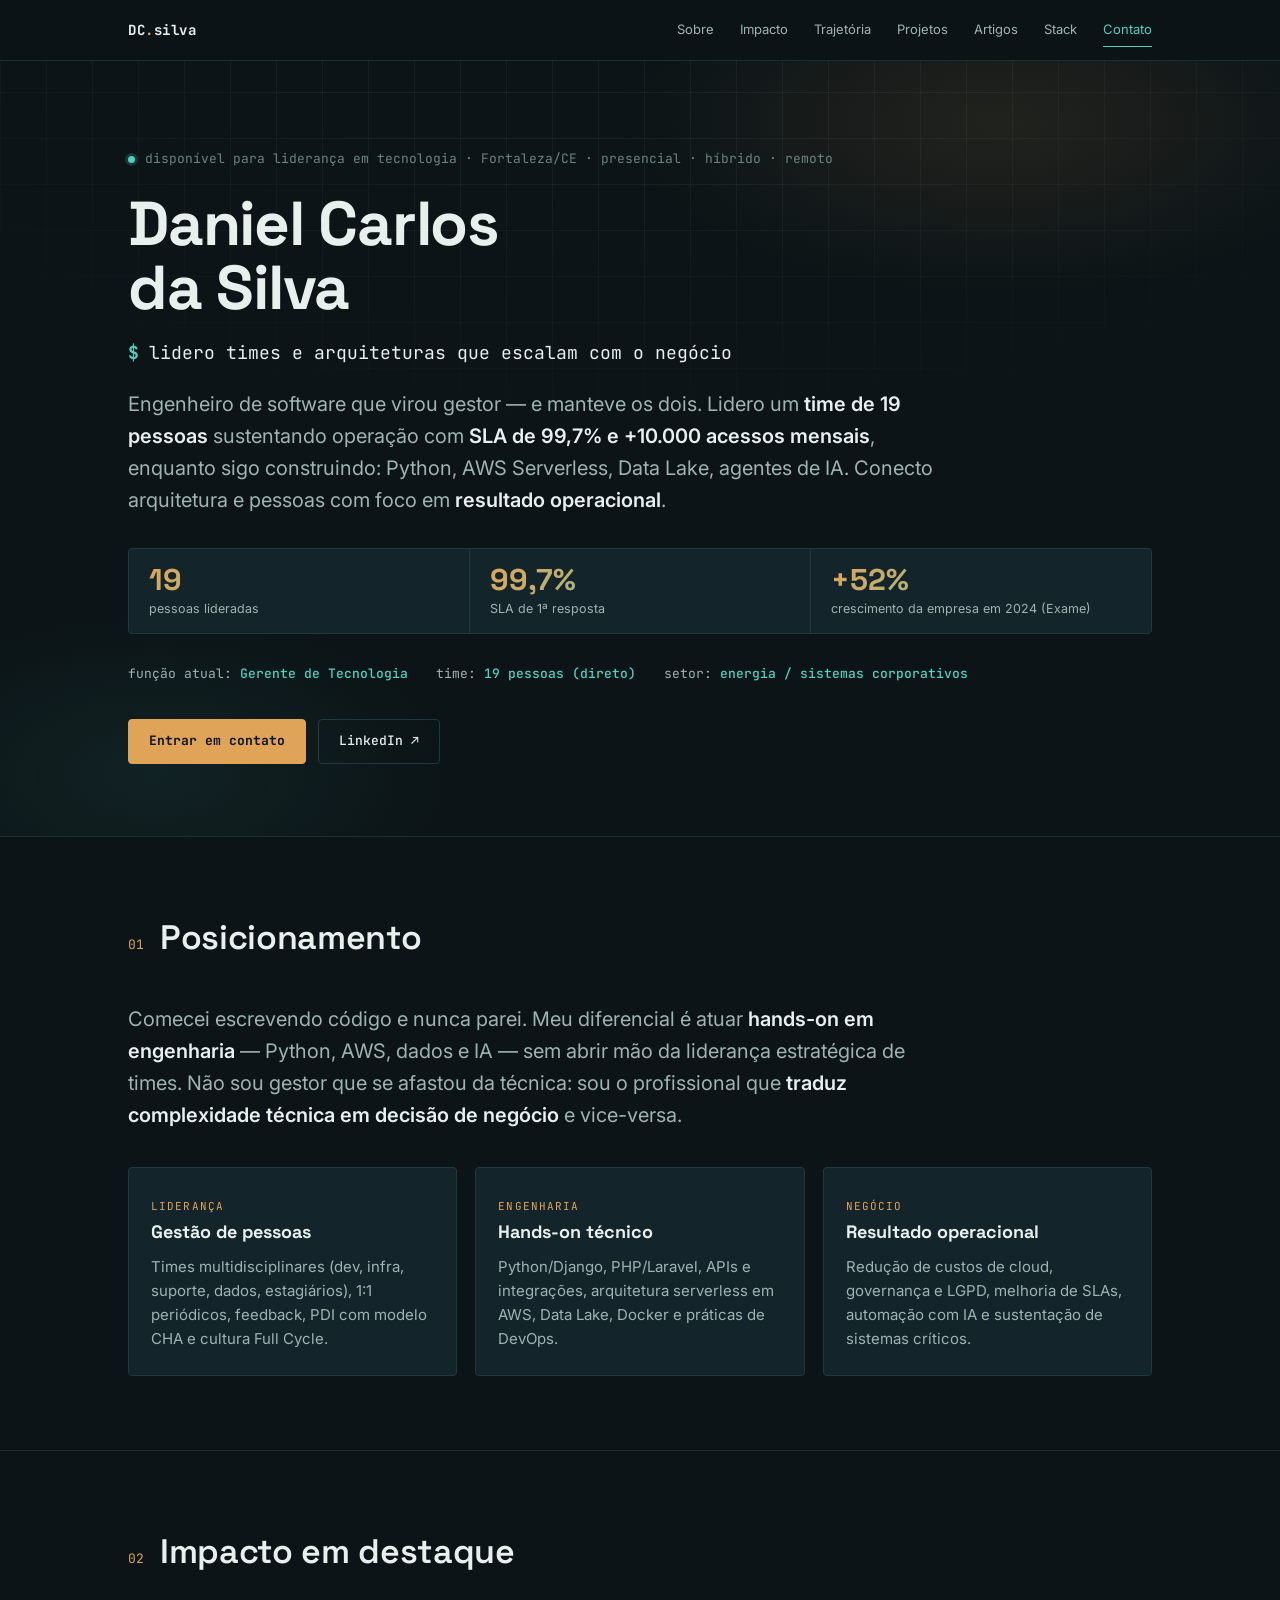
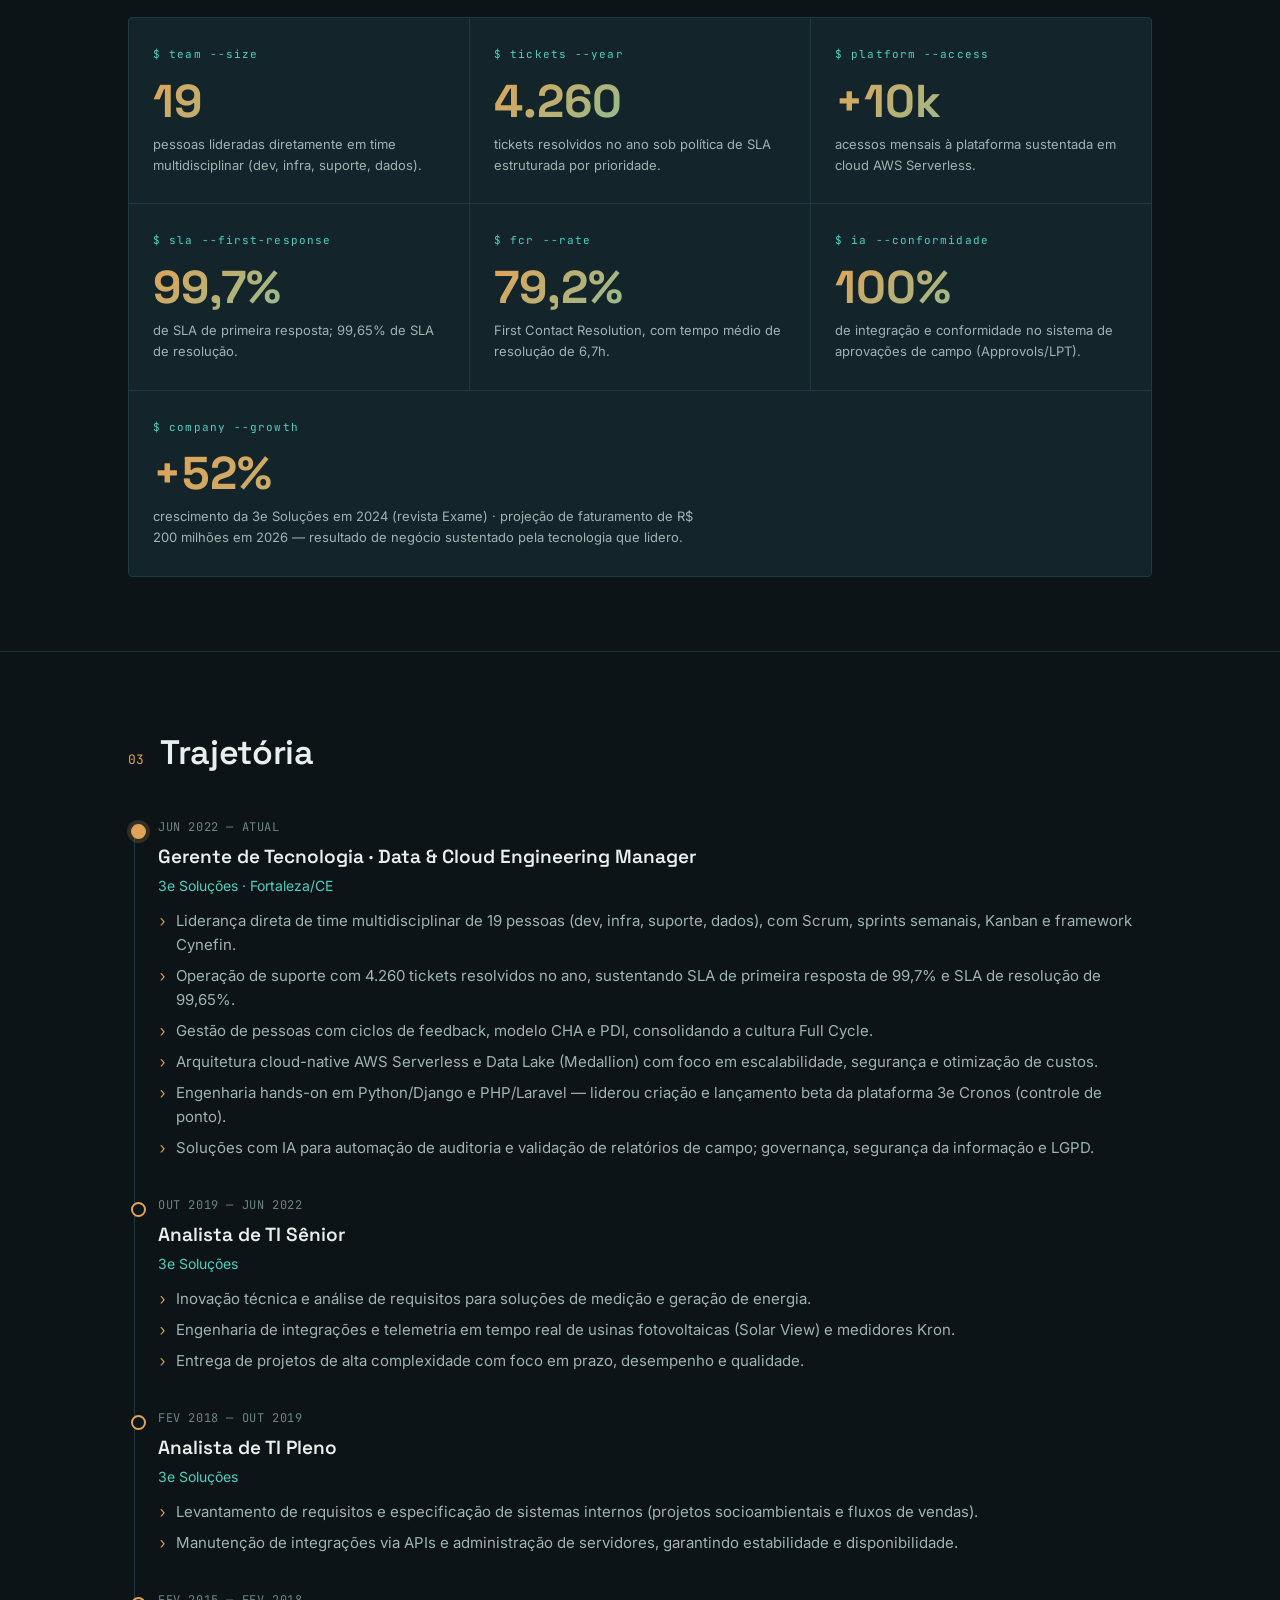
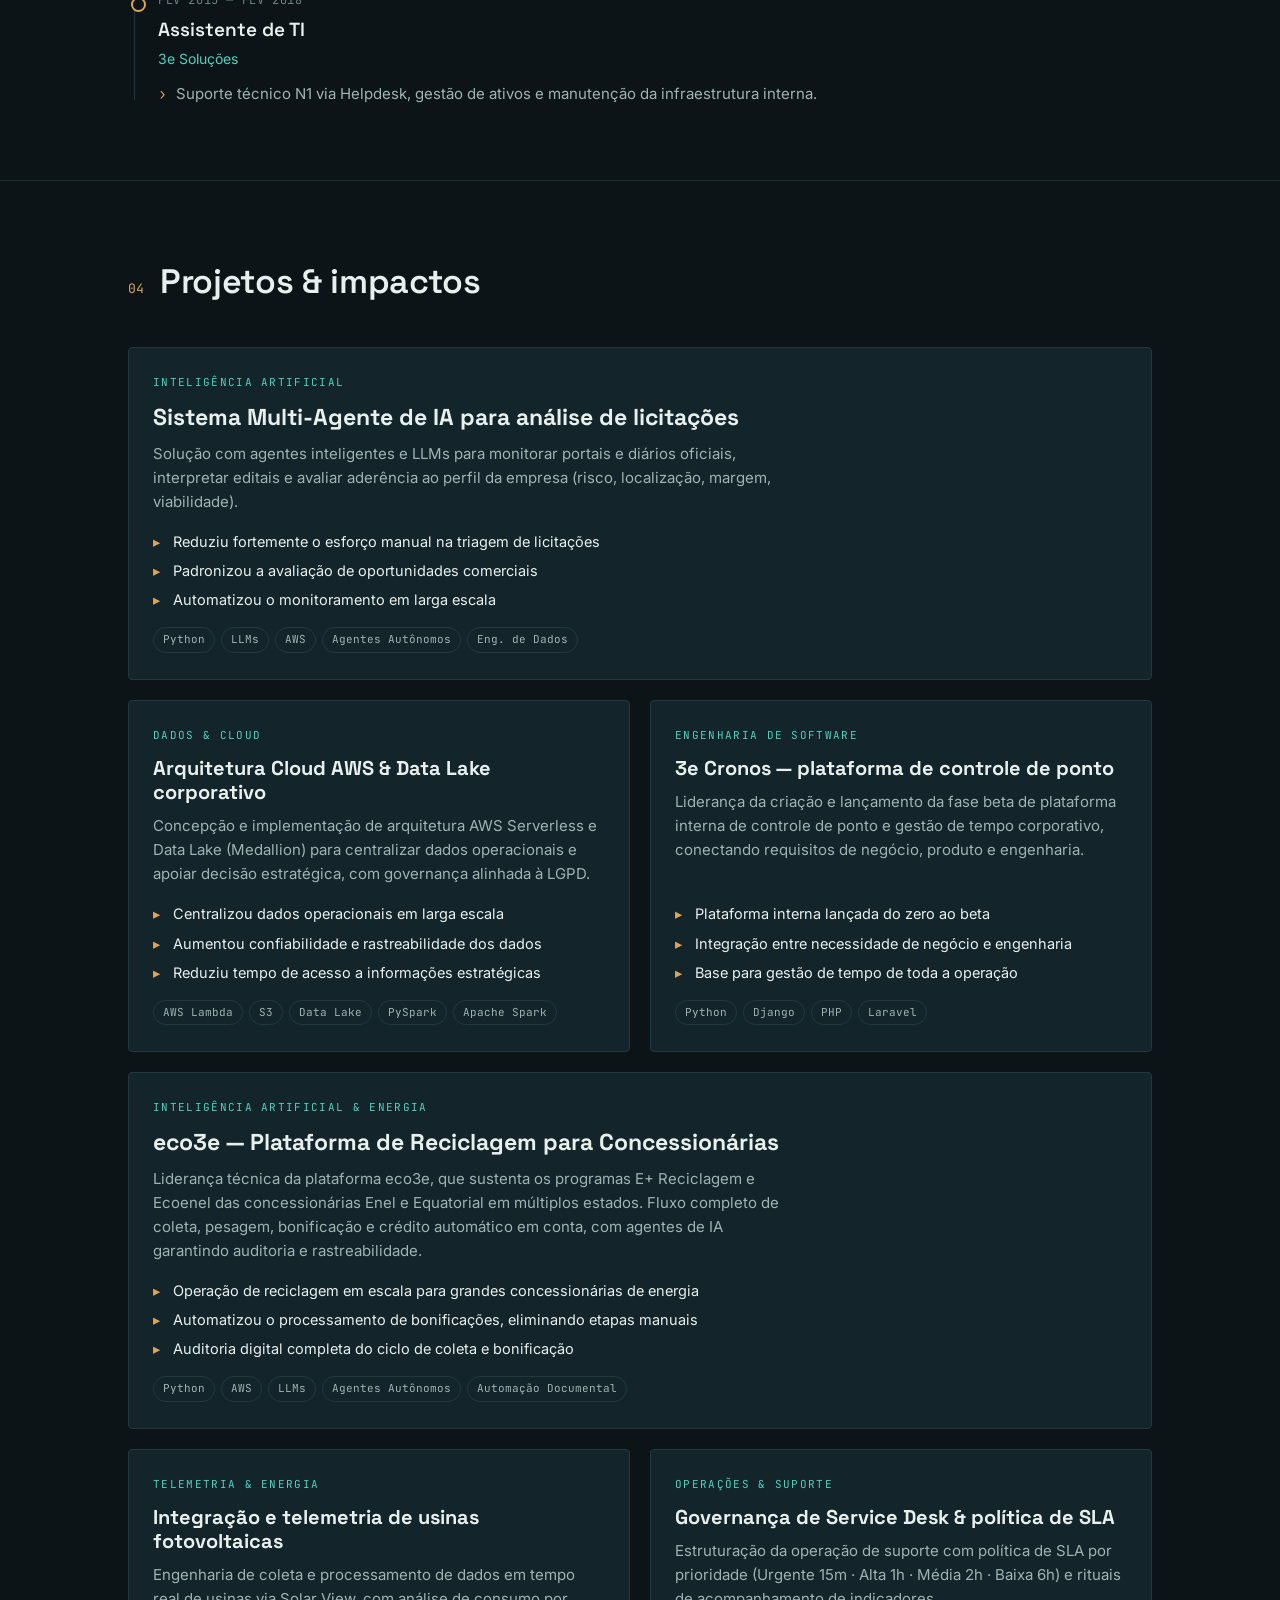
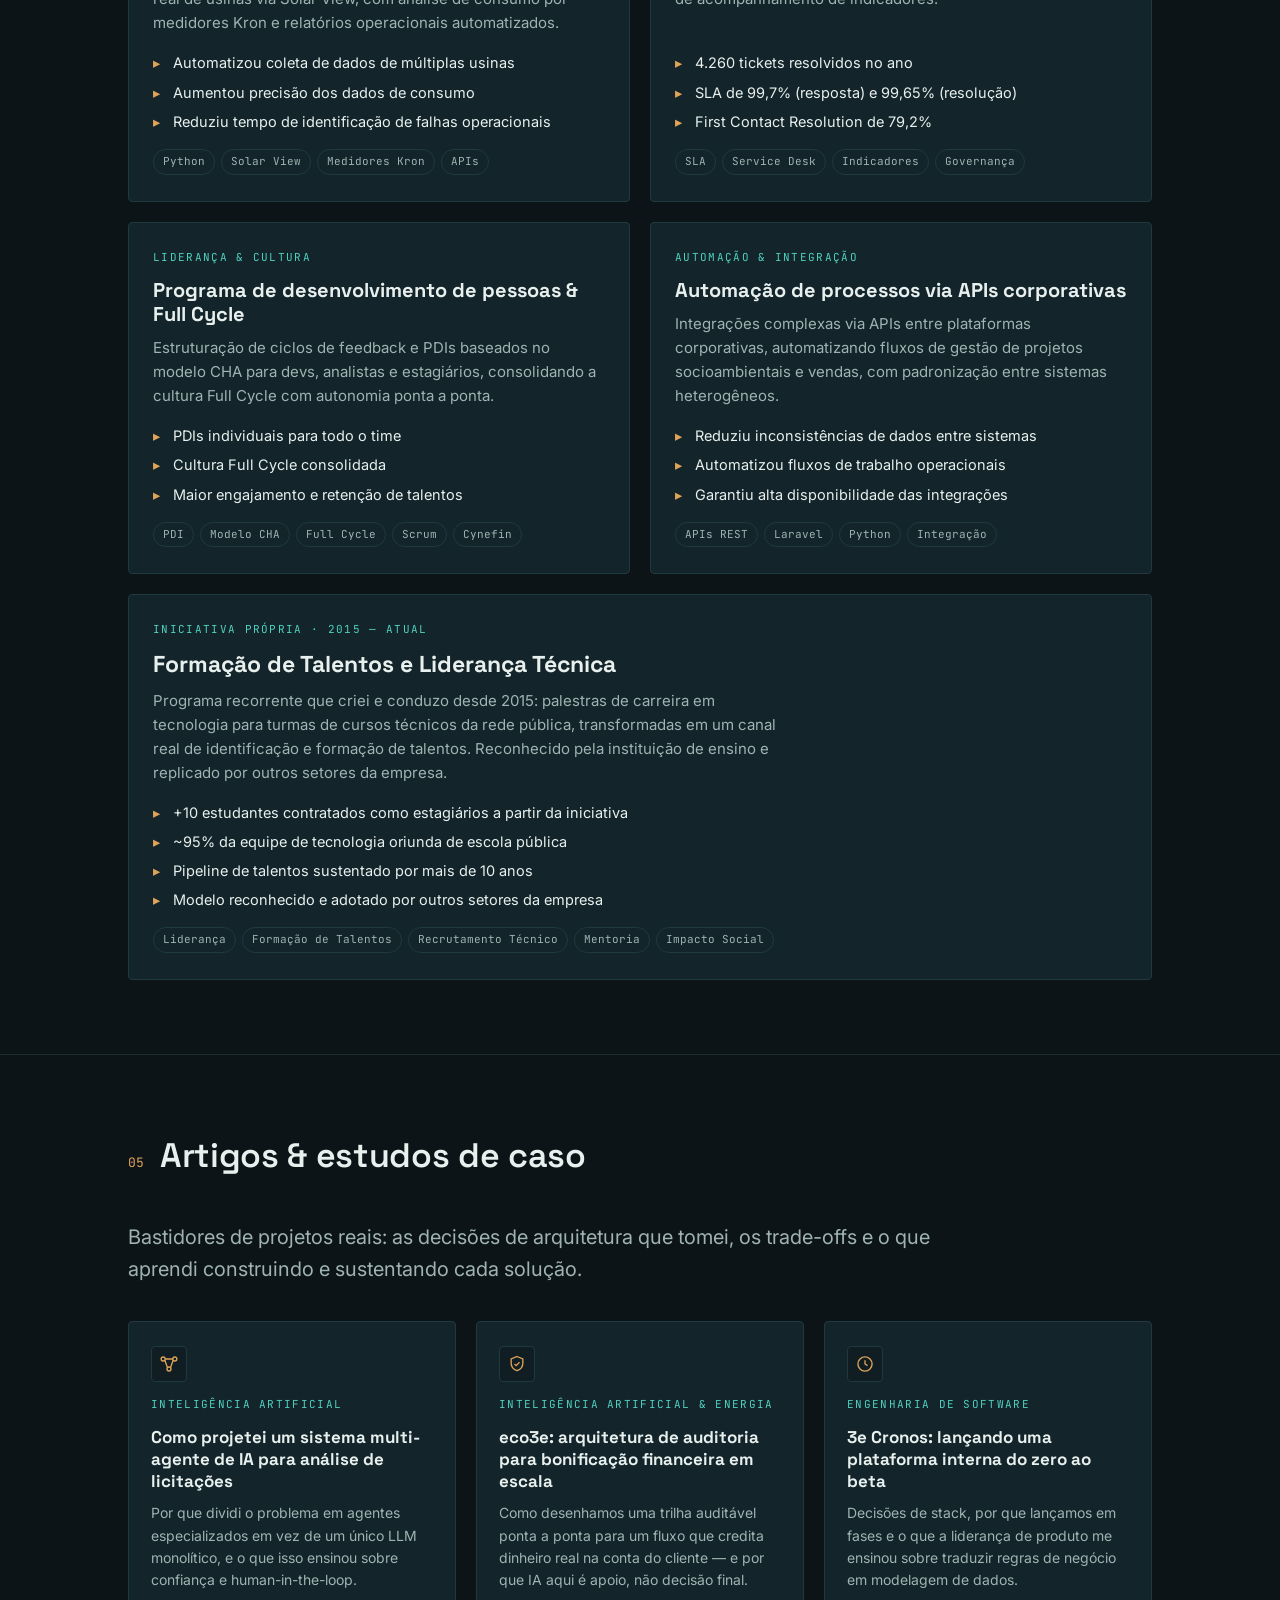
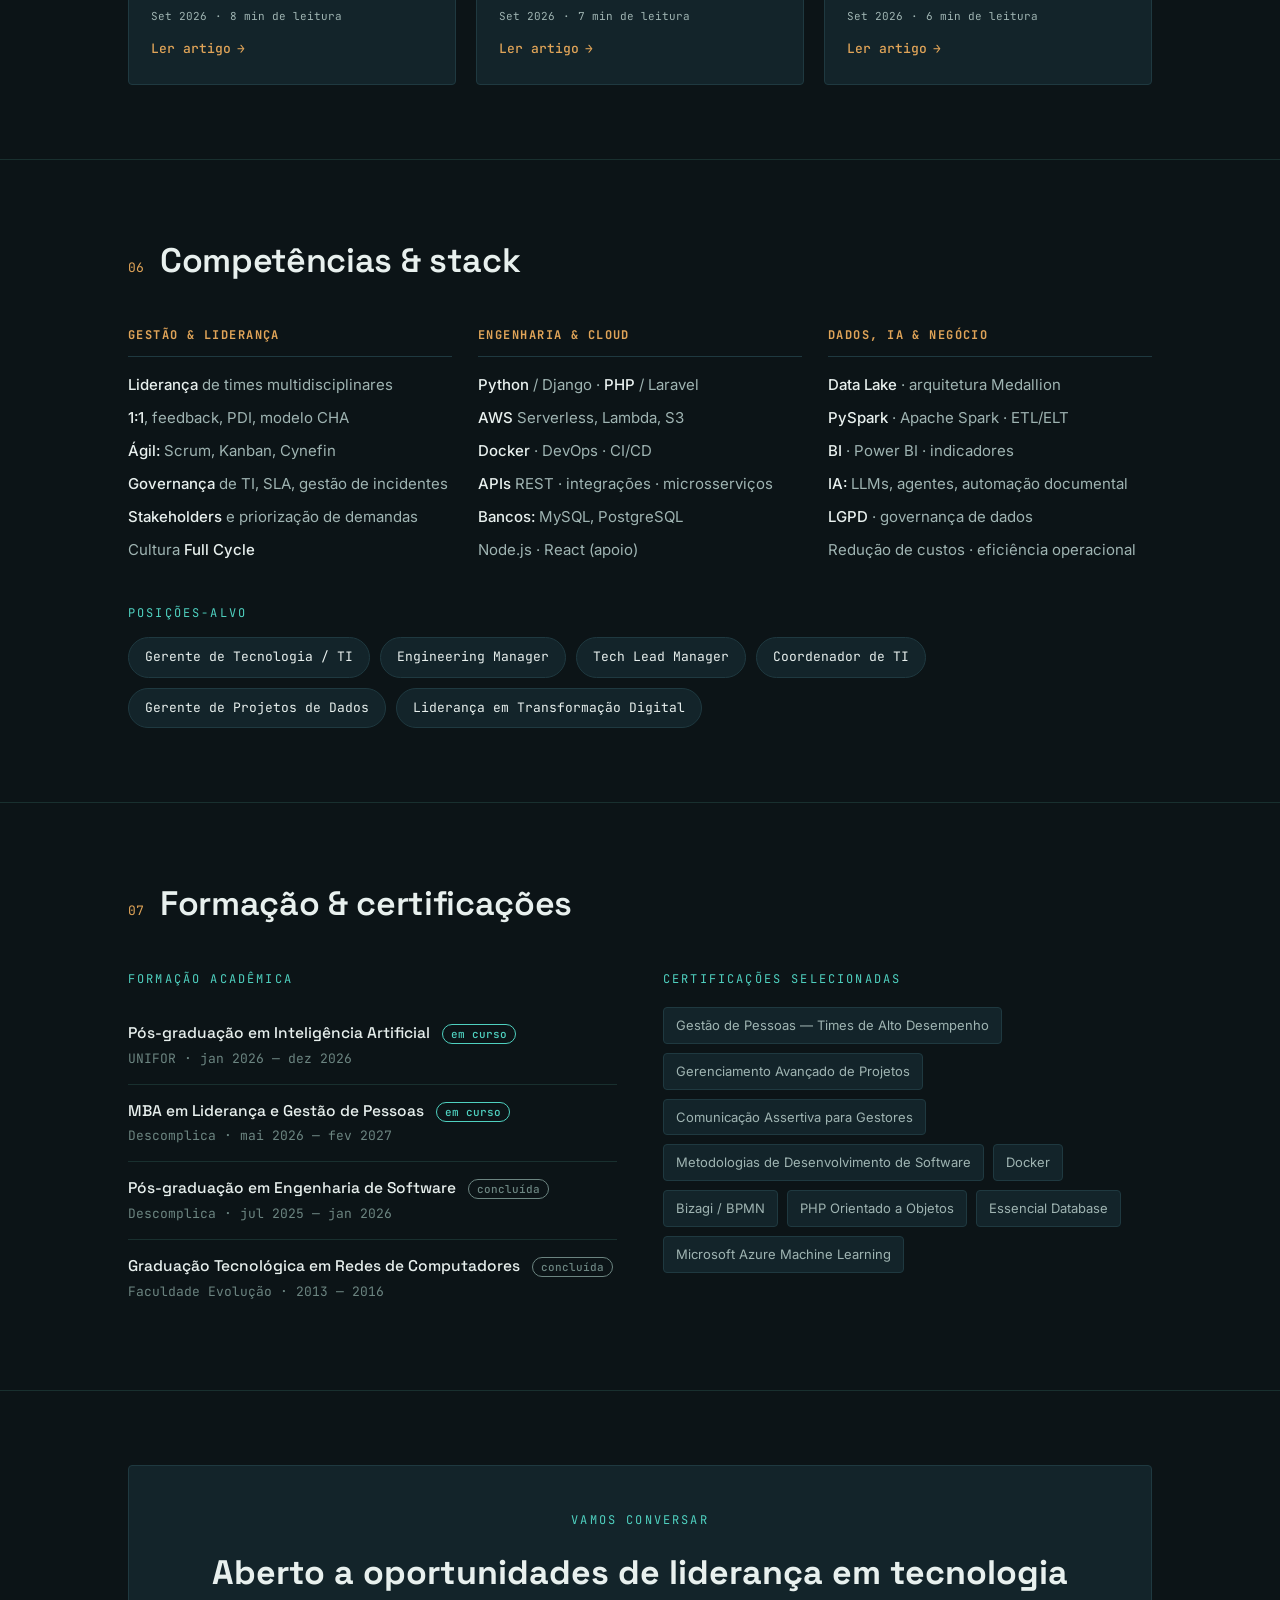
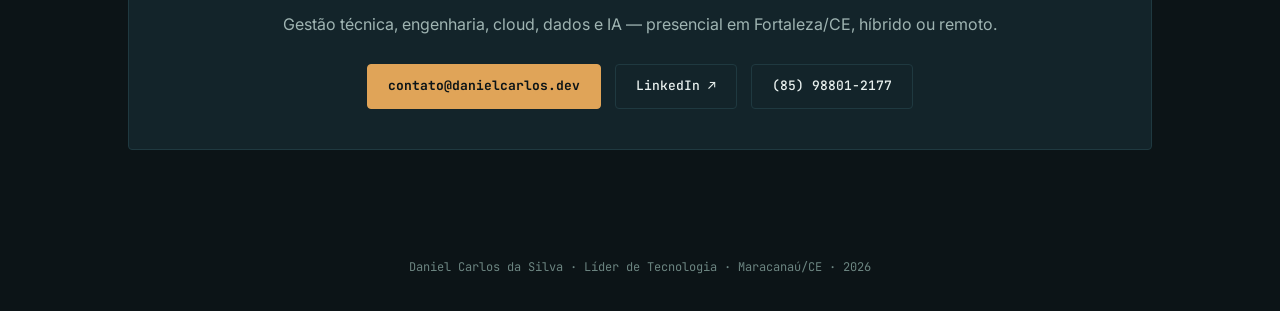
==== commit 63fd0dd5: "Aplicar checklist de melhorias visuais (above the fold, OG image, a11y) Adiciona tagline estilo term" ====
--- a/index.html
+++ b/index.html
@@ -12,9 +12,14 @@
 <meta property="og:description" content="Líder de Tecnologia com 11+ anos de experiência: liderança de times, engenharia Python/PHP, arquitetura AWS Serverless, Data Lake e IA aplicada a negócio.">
 <meta property="og:url" content="https://danielcarlos.dev/">
 <meta property="og:locale" content="pt_BR">
-<meta name="twitter:card" content="summary">
+<meta property="og:image" content="https://danielcarlos.dev/assets/og-image.png">
+<meta property="og:image:width" content="1200">
+<meta property="og:image:height" content="630">
+<meta property="og:image:alt" content="Daniel Carlos da Silva — Líder de Tecnologia">
+<meta name="twitter:card" content="summary_large_image">
 <meta name="twitter:title" content="Daniel Carlos da Silva — Líder de Tecnologia">
 <meta name="twitter:description" content="Líder de Tecnologia com 11+ anos de experiência: liderança, engenharia, cloud AWS, dados e IA.">
+<meta name="twitter:image" content="https://danielcarlos.dev/assets/og-image.png">
 <link rel="icon" href="assets/favicon.svg" type="image/svg+xml">
 <link rel="icon" href="assets/favicon.ico" sizes="any">
 <link rel="apple-touch-icon" href="assets/apple-touch-icon.png">
@@ -76,20 +81,23 @@
     <div>
       <div class="role-line"><span class="dot"></span> disponível para liderança em tecnologia · Fortaleza/CE · presencial · híbrido · remoto</div>
       <h1>Daniel Carlos<br>da Silva</h1>
+      <div class="hero-command"><span class="prompt">$</span> lidero times e arquiteturas que escalam com o negócio</div>
       <p class="lede">Engenheiro de software que virou gestor — e manteve os dois. Lidero um <strong>time de 19 pessoas</strong> sustentando operação com <strong>SLA de 99,7% e +10.000 acessos mensais</strong>, enquanto sigo construindo: Python, AWS Serverless, Data Lake, agentes de IA. Conecto arquitetura e pessoas com foco em <strong>resultado operacional</strong>.</p>
+
+      <div class="hero-stats">
+        <div class="hero-stat"><span class="hero-stat-num">19</span><span class="hero-stat-lab">pessoas lideradas</span></div>
+        <div class="hero-stat"><span class="hero-stat-num">99,7%</span><span class="hero-stat-lab">SLA de 1ª resposta</span></div>
+        <div class="hero-stat"><span class="hero-stat-num">+52%</span><span class="hero-stat-lab">crescimento da empresa em 2024 (Exame)</span></div>
+      </div>
+
       <div class="hero-meta">
         <span>função atual: <b>Gerente de Tecnologia</b></span>
         <span>time: <b>19 pessoas (direto)</b></span>
         <span>setor: <b>energia / sistemas corporativos</b></span>
       </div>
-      <div class="hero-meta" style="margin-top:10px">
-        <span>crescimento da empresa em 2024: <b>+52%</b> (revista Exame)</span>
-        <span>projeção de faturamento 2026: <b>R$ 200 milhões</b></span>
-      </div>
       <div class="cta-row">
         <a class="btn primary" href="#contato">Entrar em contato</a>
         <a class="btn" href="https://www.linkedin.com/in/danielcdasilva" target="_blank" rel="noopener">LinkedIn ↗</a>
-        <a class="btn" href="#projetos">Ver projetos</a>
       </div>
     </div>
   </div>
@@ -155,6 +163,11 @@
         <div class="num">100%</div>
         <div class="lab">de integração e conformidade no sistema de aprovações de campo (Approvols/LPT).</div>
       </div>
+      <div class="metric metric-wide">
+        <span class="out">$ company --growth</span>
+        <div class="num">+52%</div>
+        <div class="lab">crescimento da 3e Soluções em 2024 (revista Exame) · projeção de faturamento de R$ 200 milhões em 2026 — resultado de negócio sustentado pela tecnologia que lidero.</div>
+      </div>
     </div>
   </div>
 </section>
@@ -353,31 +366,40 @@
     <div class="article-grid">
 
       <a class="article-card reveal" href="artigos/sistema-multiagente-licitacoes.html">
+        <span class="article-icon" aria-hidden="true">
+          <svg width="20" height="20" viewBox="0 0 24 24" fill="none" stroke="currentColor" stroke-width="1.6"><circle cx="5" cy="6" r="2.4"/><circle cx="19" cy="6" r="2.4"/><circle cx="12" cy="18" r="2.4"/><path d="M7 7.4 10 16M17 7.4 14 16M7.4 6h9.2"/></svg>
+        </span>
         <span class="cat">Inteligência Artificial</span>
         <h3>Como projetei um sistema multi-agente de IA para análise de licitações</h3>
         <p>Por que dividi o problema em agentes especializados em vez de um único LLM monolítico, e o que isso ensinou sobre confiança e human-in-the-loop.</p>
         <div class="article-meta">
-          <span>Arquitetura de software</span><span>·</span><span>8 min de leitura</span>
+          <span>Set 2026</span><span>·</span><span>8 min de leitura</span>
         </div>
         <span class="read-more">Ler artigo <span aria-hidden="true">→</span></span>
       </a>
 
       <a class="article-card reveal" href="artigos/eco3e-plataforma-reciclagem.html">
+        <span class="article-icon" aria-hidden="true">
+          <svg width="20" height="20" viewBox="0 0 24 24" fill="none" stroke="currentColor" stroke-width="1.6"><path d="M12 3l7 3v5c0 4.5-3 7.5-7 9-4-1.5-7-4.5-7-9V6l7-3z"/><path d="M9 12l2 2 4-4"/></svg>
+        </span>
         <span class="cat">Inteligência Artificial &amp; Energia</span>
         <h3>eco3e: arquitetura de auditoria para bonificação financeira em escala</h3>
         <p>Como desenhamos uma trilha auditável ponta a ponta para um fluxo que credita dinheiro real na conta do cliente — e por que IA aqui é apoio, não decisão final.</p>
         <div class="article-meta">
-          <span>Arquitetura de software</span><span>·</span><span>7 min de leitura</span>
+          <span>Set 2026</span><span>·</span><span>7 min de leitura</span>
         </div>
         <span class="read-more">Ler artigo <span aria-hidden="true">→</span></span>
       </a>
 
       <a class="article-card reveal" href="artigos/3e-cronos-controle-ponto.html">
+        <span class="article-icon" aria-hidden="true">
+          <svg width="20" height="20" viewBox="0 0 24 24" fill="none" stroke="currentColor" stroke-width="1.6"><circle cx="12" cy="12" r="8.5"/><path d="M12 7.5V12l3 2"/></svg>
+        </span>
         <span class="cat">Engenharia de Software</span>
         <h3>3e Cronos: lançando uma plataforma interna do zero ao beta</h3>
         <p>Decisões de stack, por que lançamos em fases e o que a liderança de produto me ensinou sobre traduzir regras de negócio em modelagem de dados.</p>
         <div class="article-meta">
-          <span>Liderança &amp; engenharia</span><span>·</span><span>6 min de leitura</span>
+          <span>Set 2026</span><span>·</span><span>6 min de leitura</span>
         </div>
         <span class="read-more">Ler artigo <span aria-hidden="true">→</span></span>
       </a>
--- a/css/style.css
+++ b/css/style.css
@@ -102,11 +102,11 @@
 .navlinks a.active{color:var(--accent-2)}
 .navlinks a.active::after{right:0;background:var(--accent-2)}
 @media(max-width:680px){.navlinks a::after{display:none}}
-.nav-toggle{display:none;background:none;border:1px solid var(--line);border-radius:var(--radius);width:38px;height:34px;cursor:pointer;position:relative}
+.nav-toggle{display:none;background:none;border:1px solid var(--line);border-radius:var(--radius);width:44px;height:44px;cursor:pointer;position:relative}
 .nav-toggle span,.nav-toggle span::before,.nav-toggle span::after{
-  content:"";position:absolute;left:9px;width:20px;height:2px;background:var(--ink);transition:.2s;
-}
-.nav-toggle span{top:16px}
+  content:"";position:absolute;left:12px;width:20px;height:2px;background:var(--ink);transition:.2s;
+}
+.nav-toggle span{top:21px}
 .nav-toggle span::before{top:-6px}
 .nav-toggle span::after{top:6px}
 .nav-toggle.open span{background:transparent}
@@ -119,7 +119,7 @@
     border-bottom:1px solid var(--line-soft);padding:6px 0;
   }
   .navlinks.open{display:flex}
-  .navlinks a{padding:13px 28px;border-top:1px solid var(--line-soft)}
+  .navlinks a{padding:15px 28px;border-top:1px solid var(--line-soft)}
   .navlinks a:first-child{border-top:none}
   .nav-toggle{display:block}
 }
@@ -152,8 +152,22 @@
   margin-bottom:18px;
 }
 h1 .hl{color:var(--accent)}
+.hero-command{
+  font-family:'JetBrains Mono',monospace;font-size:clamp(15px,1.9vw,18px);
+  color:var(--ink);margin-bottom:20px;display:flex;align-items:baseline;gap:10px;
+}
+.hero-command .prompt{color:var(--accent-2);font-weight:700}
 .lede{font-size:clamp(16px,2.1vw,20px);color:var(--ink-dim);max-width:62ch}
 .lede strong{color:var(--ink);font-weight:600}
+
+.hero-stats{display:flex;flex-wrap:wrap;gap:1px;background:var(--line);border:1px solid var(--line);border-radius:var(--radius);overflow:hidden;margin-top:32px}
+.hero-stat{flex:1 1 160px;background:var(--bg-card);padding:16px 20px}
+.hero-stat-num{
+  display:block;font-family:'Space Grotesk',sans-serif;font-weight:700;font-size:clamp(22px,3.2vw,30px);line-height:1;
+  background:linear-gradient(135deg,var(--accent),var(--accent-2));
+  -webkit-background-clip:text;background-clip:text;color:transparent;margin-bottom:6px;
+}
+.hero-stat-lab{display:block;font-size:12.5px;color:var(--ink-dim);line-height:1.35}
 .hero-meta{
   display:flex;flex-wrap:wrap;gap:10px 28px;margin-top:30px;
   font-family:'JetBrains Mono',monospace;font-size:13px;color:var(--ink-dim);
@@ -193,7 +207,7 @@
   box-shadow:0 16px 36px -18px rgba(79,209,192,.35);
 }
 .focus h3{font-family:'Space Grotesk',sans-serif;font-size:18px;margin-bottom:8px}
-.focus p{font-size:14px;color:var(--ink-dim)}
+.focus p{font-size:15px;color:var(--ink-dim)}
 .focus .tag{font-family:'JetBrains Mono',monospace;font-size:11px;color:var(--accent);letter-spacing:.1em;text-transform:uppercase}
 
 /* ---------- METRICS (signature) ---------- */
@@ -209,6 +223,7 @@
 }
 .metric .lab{font-size:13px;color:var(--ink-dim);margin-top:10px}
 .metric-note{font-family:'JetBrains Mono',monospace;font-size:11px;color:var(--ink-faint);margin-top:16px}
+@media(min-width:761px){.metric-wide{grid-column:1/-1}.metric-wide .lab{max-width:70ch}}
 
 /* ---------- TIMELINE ---------- */
 .tl{position:relative;padding-left:30px}
@@ -224,7 +239,7 @@
 .tl-role{font-family:'Space Grotesk',sans-serif;font-size:19px;font-weight:600;margin:5px 0 2px}
 .tl-co{font-size:14px;color:var(--accent-2);margin-bottom:12px}
 .tl-item ul{list-style:none;display:flex;flex-direction:column;gap:7px}
-.tl-item li{font-size:14.5px;color:var(--ink-dim);padding-left:18px;position:relative}
+.tl-item li{font-size:15px;color:var(--ink-dim);padding-left:18px;position:relative}
 .tl-item li::before{content:"›";position:absolute;left:0;color:var(--accent);font-family:'JetBrains Mono',monospace}
 
 /* ---------- PROJECTS ---------- */
@@ -242,9 +257,9 @@
 .proj:hover::after{height:100%}
 .proj .cat{font-family:'JetBrains Mono',monospace;font-size:11px;color:var(--accent-2);letter-spacing:.12em;text-transform:uppercase;margin-bottom:12px}
 .proj h3{font-family:'Space Grotesk',sans-serif;font-size:20px;margin-bottom:10px;line-height:1.2}
-.proj p{font-size:14px;color:var(--ink-dim);margin-bottom:16px;flex-grow:1}
+.proj p{font-size:15px;color:var(--ink-dim);margin-bottom:16px;flex-grow:1}
 .impacts{list-style:none;display:flex;flex-direction:column;gap:6px;margin-bottom:16px}
-.impacts li{font-size:13.5px;color:var(--ink);padding-left:20px;position:relative}
+.impacts li{font-size:14.5px;color:var(--ink);padding-left:20px;position:relative}
 .impacts li::before{content:"▸";position:absolute;left:0;color:var(--accent)}
 .stack{display:flex;flex-wrap:wrap;gap:6px}
 .chip{font-family:'JetBrains Mono',monospace;font-size:11px;color:var(--ink-dim);border:1px solid var(--line);padding:3px 9px;border-radius:99px;transition:.2s}
@@ -269,11 +284,16 @@
   border-color:rgba(224,164,88,.45);transform:translateY(-4px);
   box-shadow:0 18px 40px -20px rgba(224,164,88,.3), 0 0 28px -14px rgba(79,209,192,.2);
 }
+.article-icon{
+  display:inline-flex;align-items:center;justify-content:center;
+  width:36px;height:36px;border-radius:var(--radius);margin-bottom:14px;
+  border:1px solid var(--line);color:var(--accent);background:var(--bg-elev);
+}
 .article-card .cat{font-family:'JetBrains Mono',monospace;font-size:11px;color:var(--accent-2);letter-spacing:.12em;text-transform:uppercase;margin-bottom:12px}
 .article-card h3{font-family:'Space Grotesk',sans-serif;font-size:17px;line-height:1.3;margin-bottom:10px}
-.article-card p{font-size:13.5px;color:var(--ink-dim);flex-grow:1;margin-bottom:16px}
+.article-card p{font-size:14px;color:var(--ink-dim);flex-grow:1;margin-bottom:16px}
 .article-meta{
-  font-family:'JetBrains Mono',monospace;font-size:11px;color:var(--ink-faint);
+  font-family:'JetBrains Mono',monospace;font-size:11px;color:var(--ink-dim);
   display:flex;gap:8px;margin-bottom:14px;
 }
 .read-more{
@@ -332,7 +352,7 @@
 @media(max-width:760px){.skill-cols{grid-template-columns:1fr}}
 .skill-col h4{font-family:'JetBrains Mono',monospace;font-size:12px;letter-spacing:.12em;text-transform:uppercase;color:var(--accent);margin-bottom:16px;padding-bottom:10px;border-bottom:1px solid var(--line)}
 .skill-col ul{list-style:none;display:flex;flex-direction:column;gap:9px}
-.skill-col li{font-size:14px;color:var(--ink-dim)}
+.skill-col li{font-size:15px;color:var(--ink-dim)}
 .skill-col li b{color:var(--ink);font-weight:500}
 
 /* ---------- EDU / CERT ---------- */
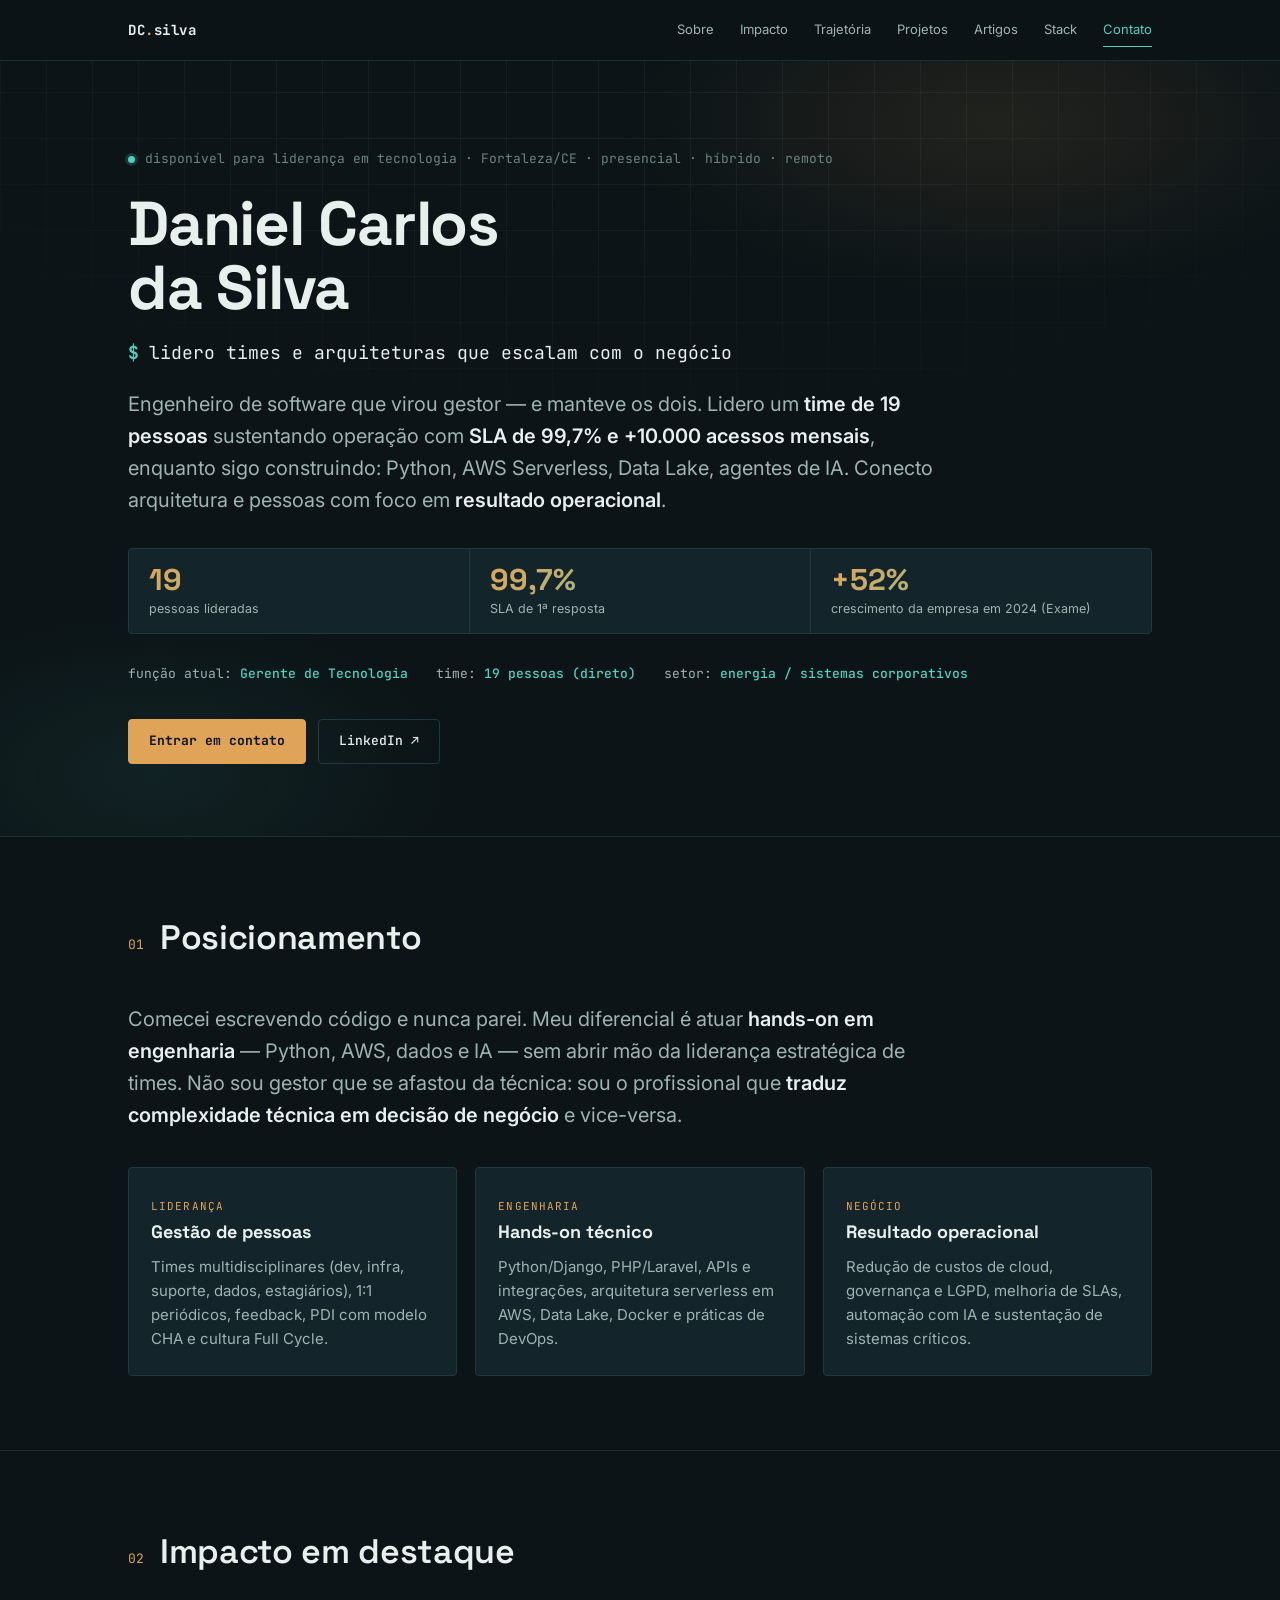
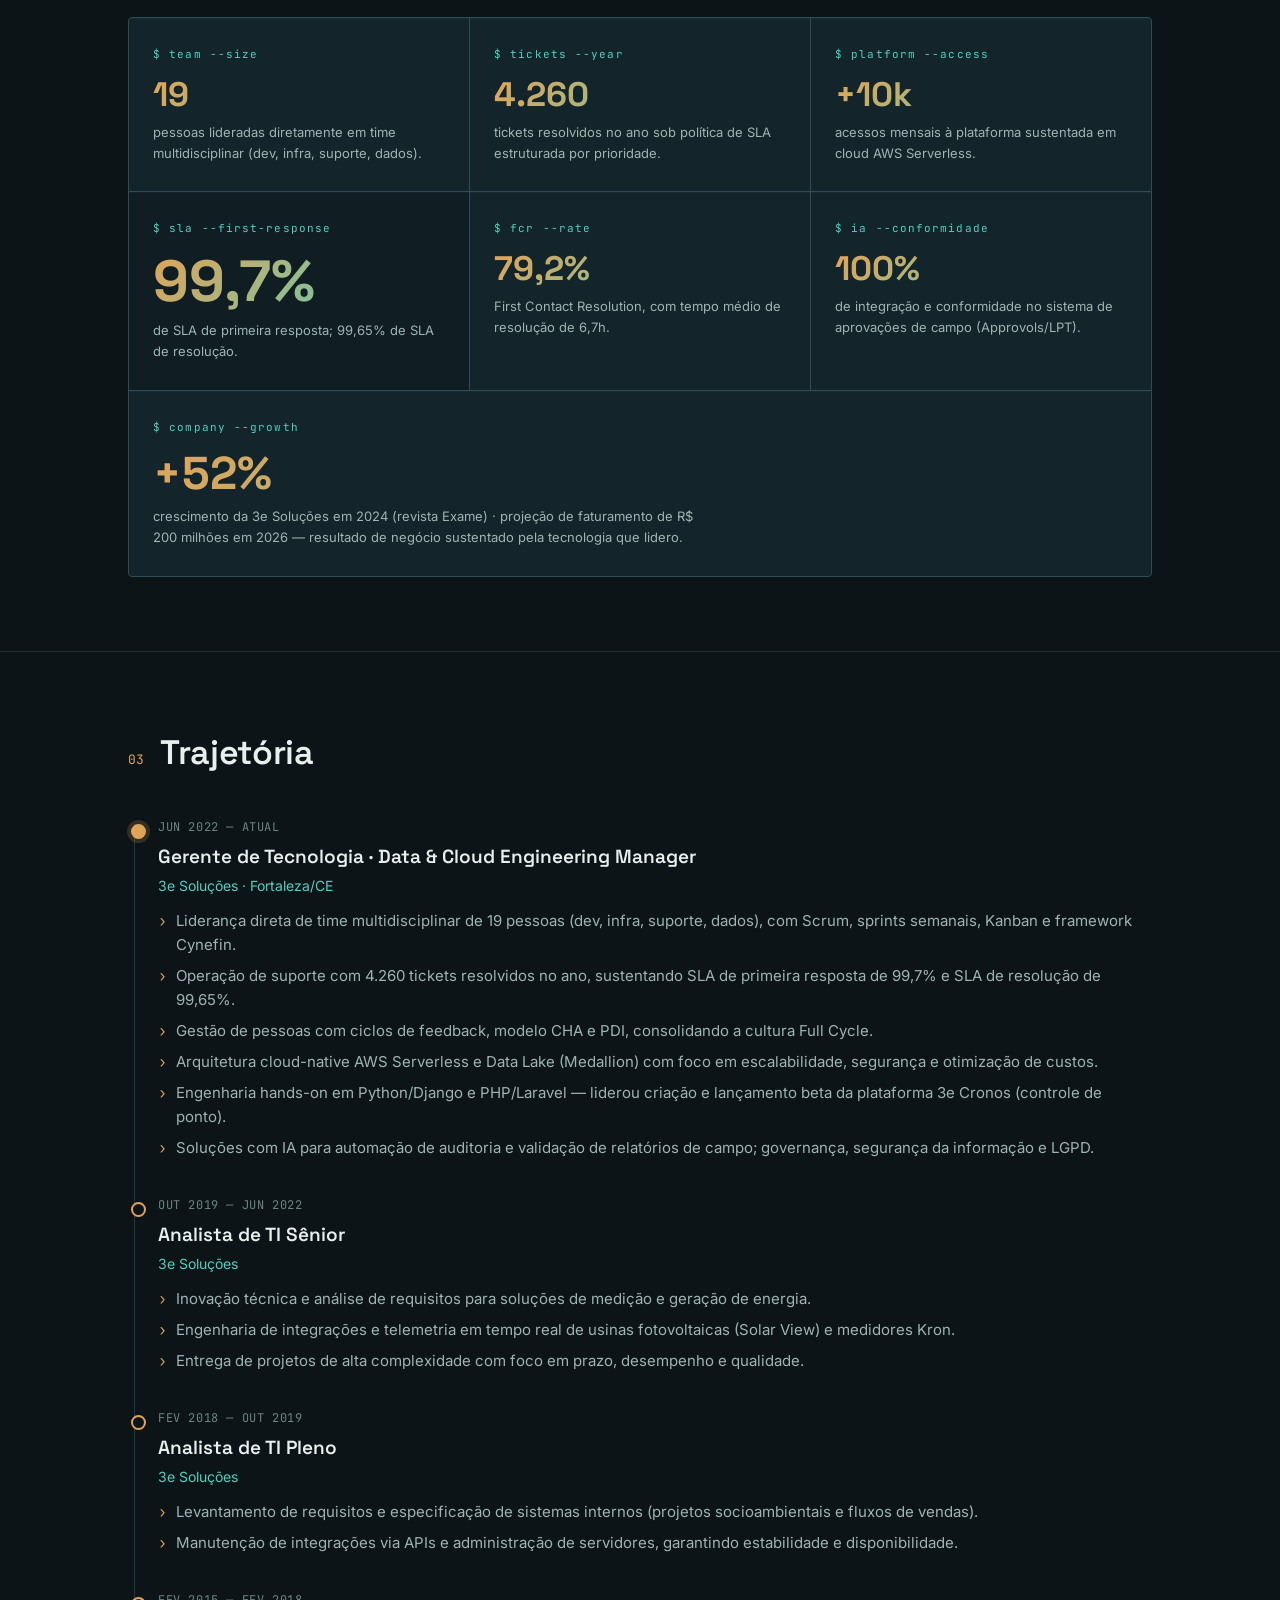
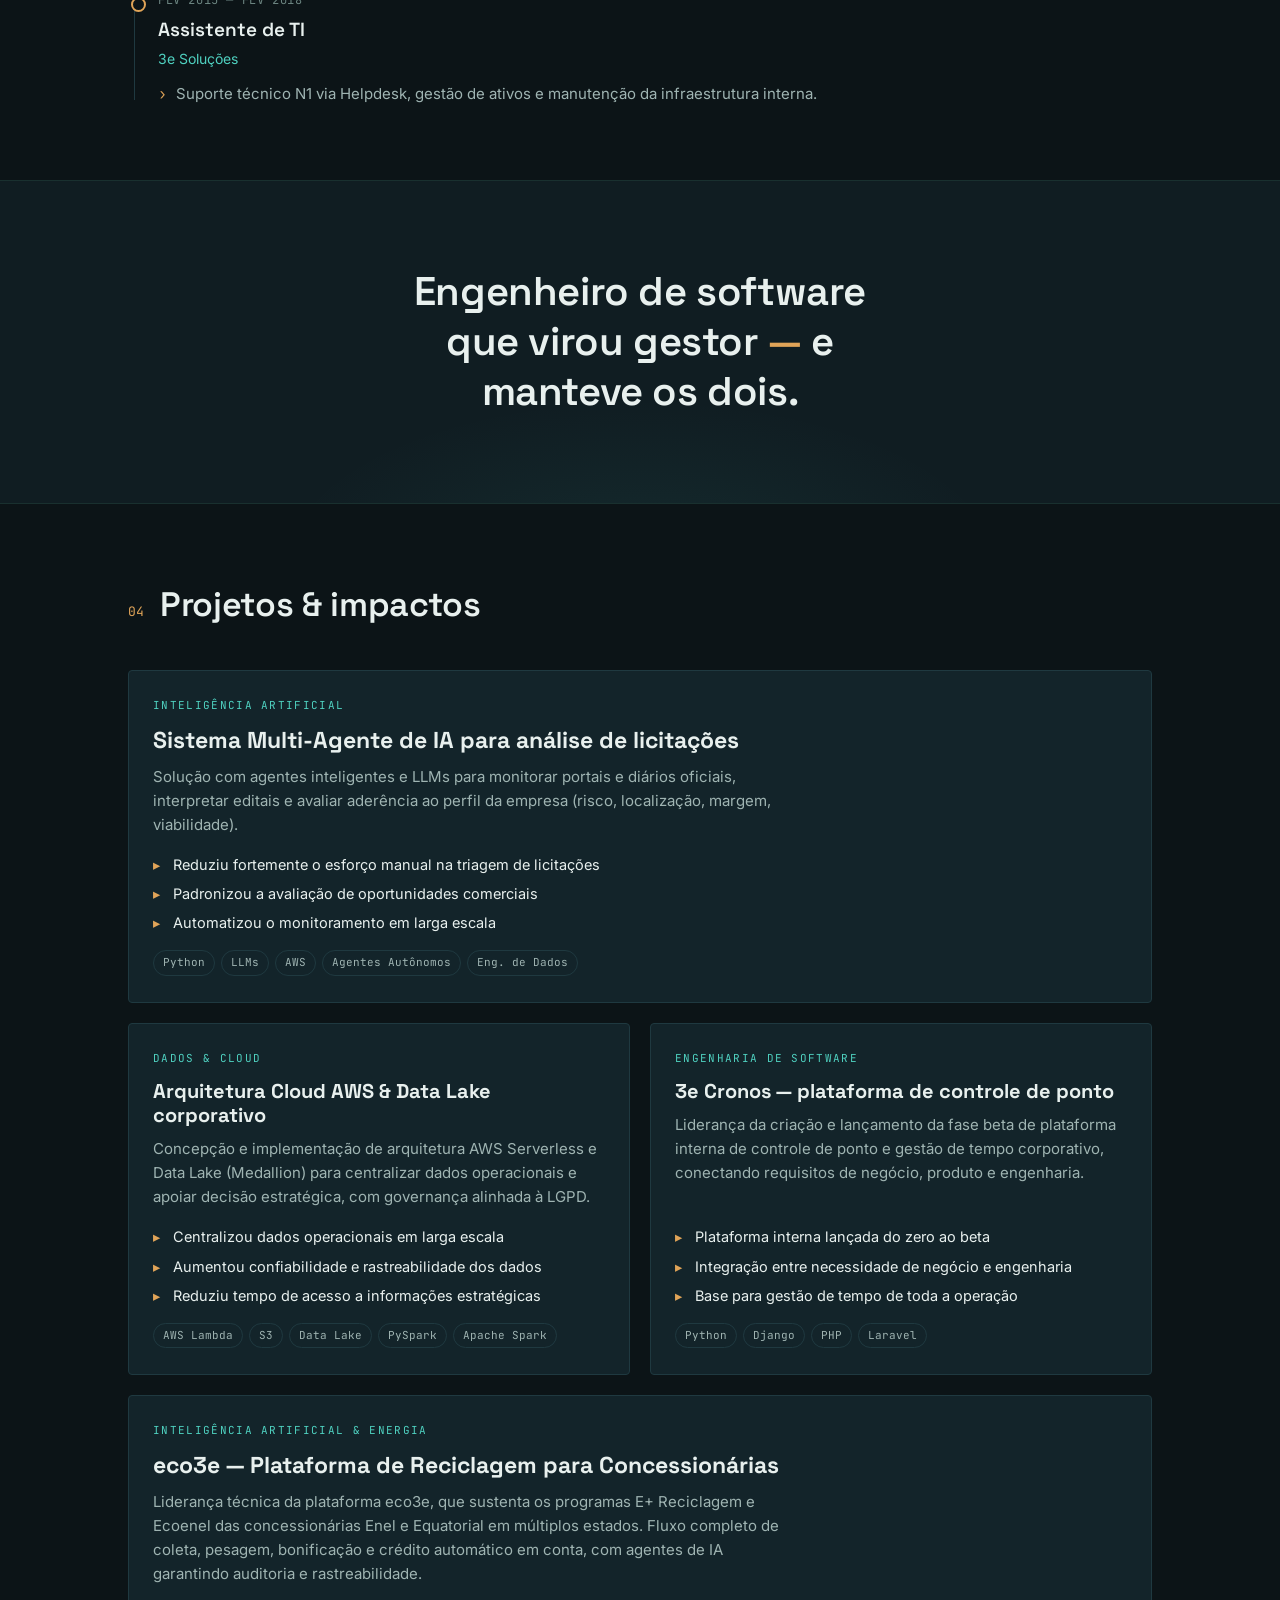
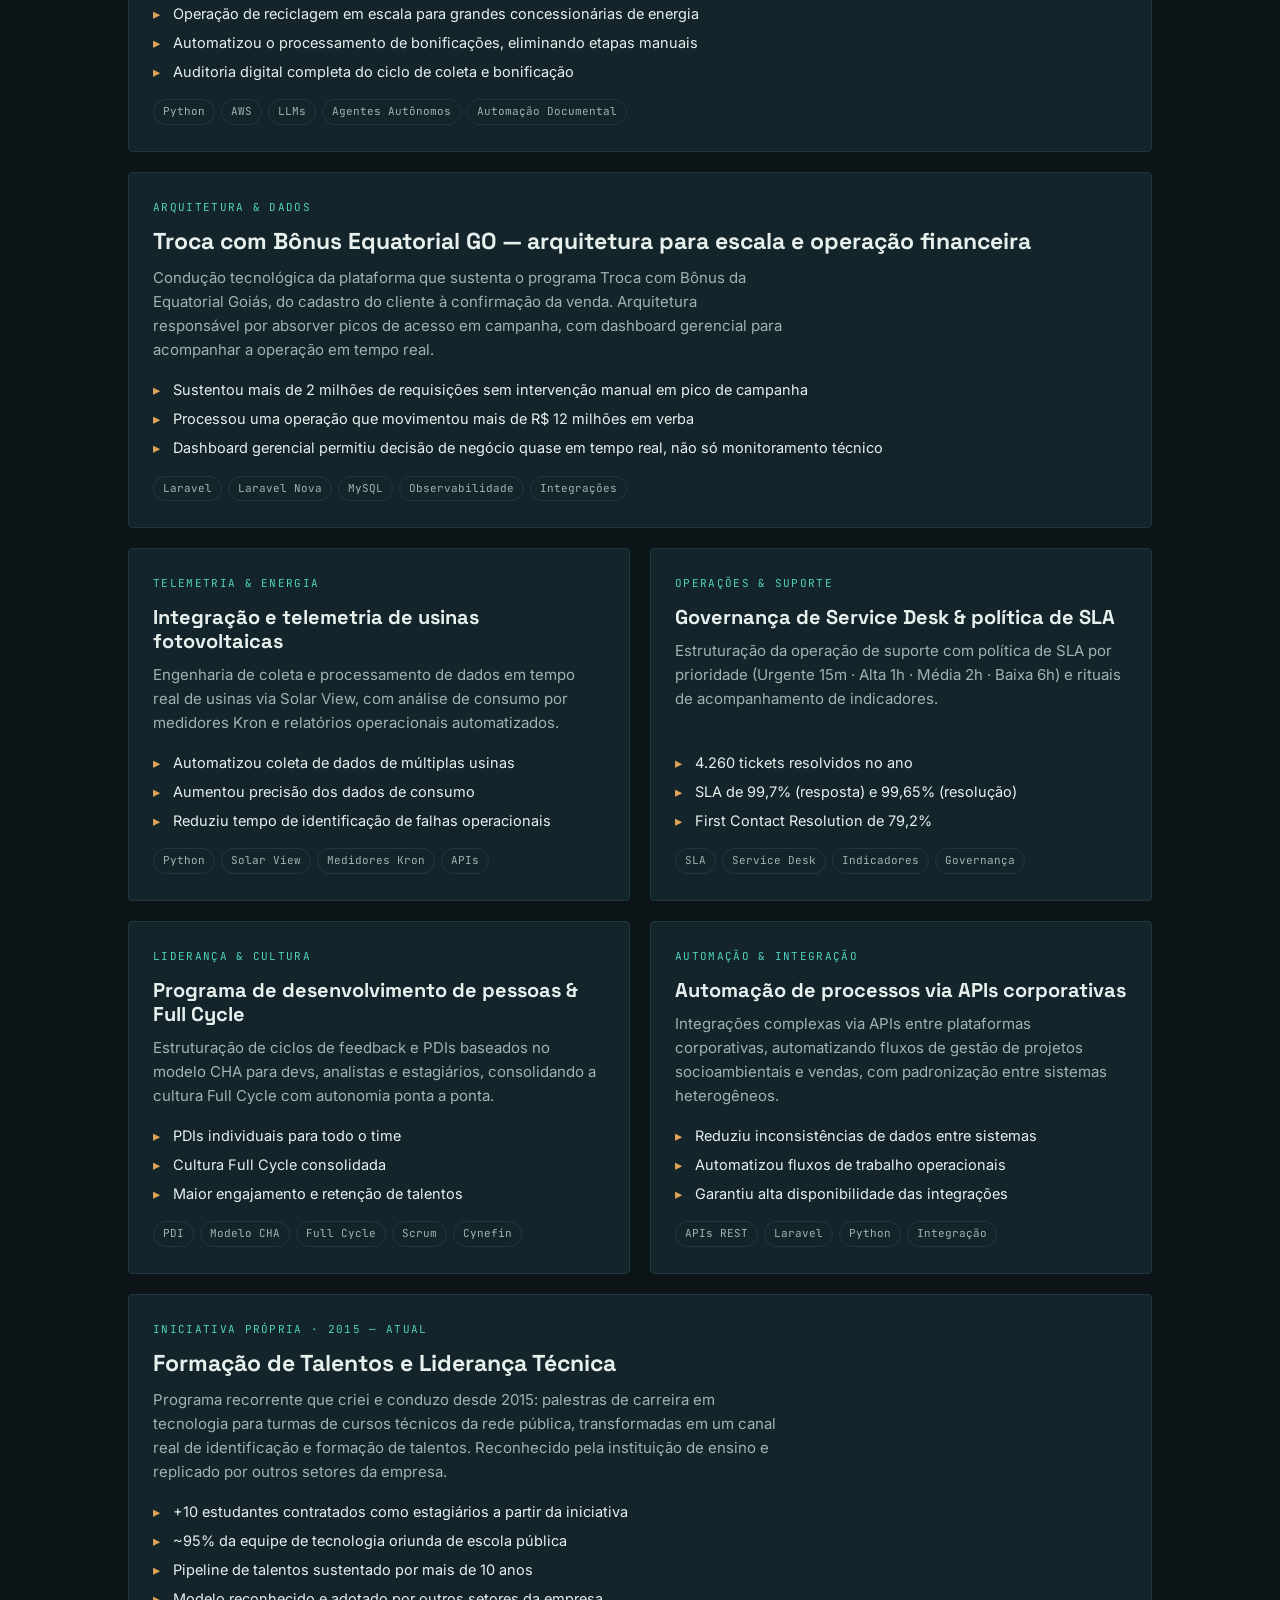
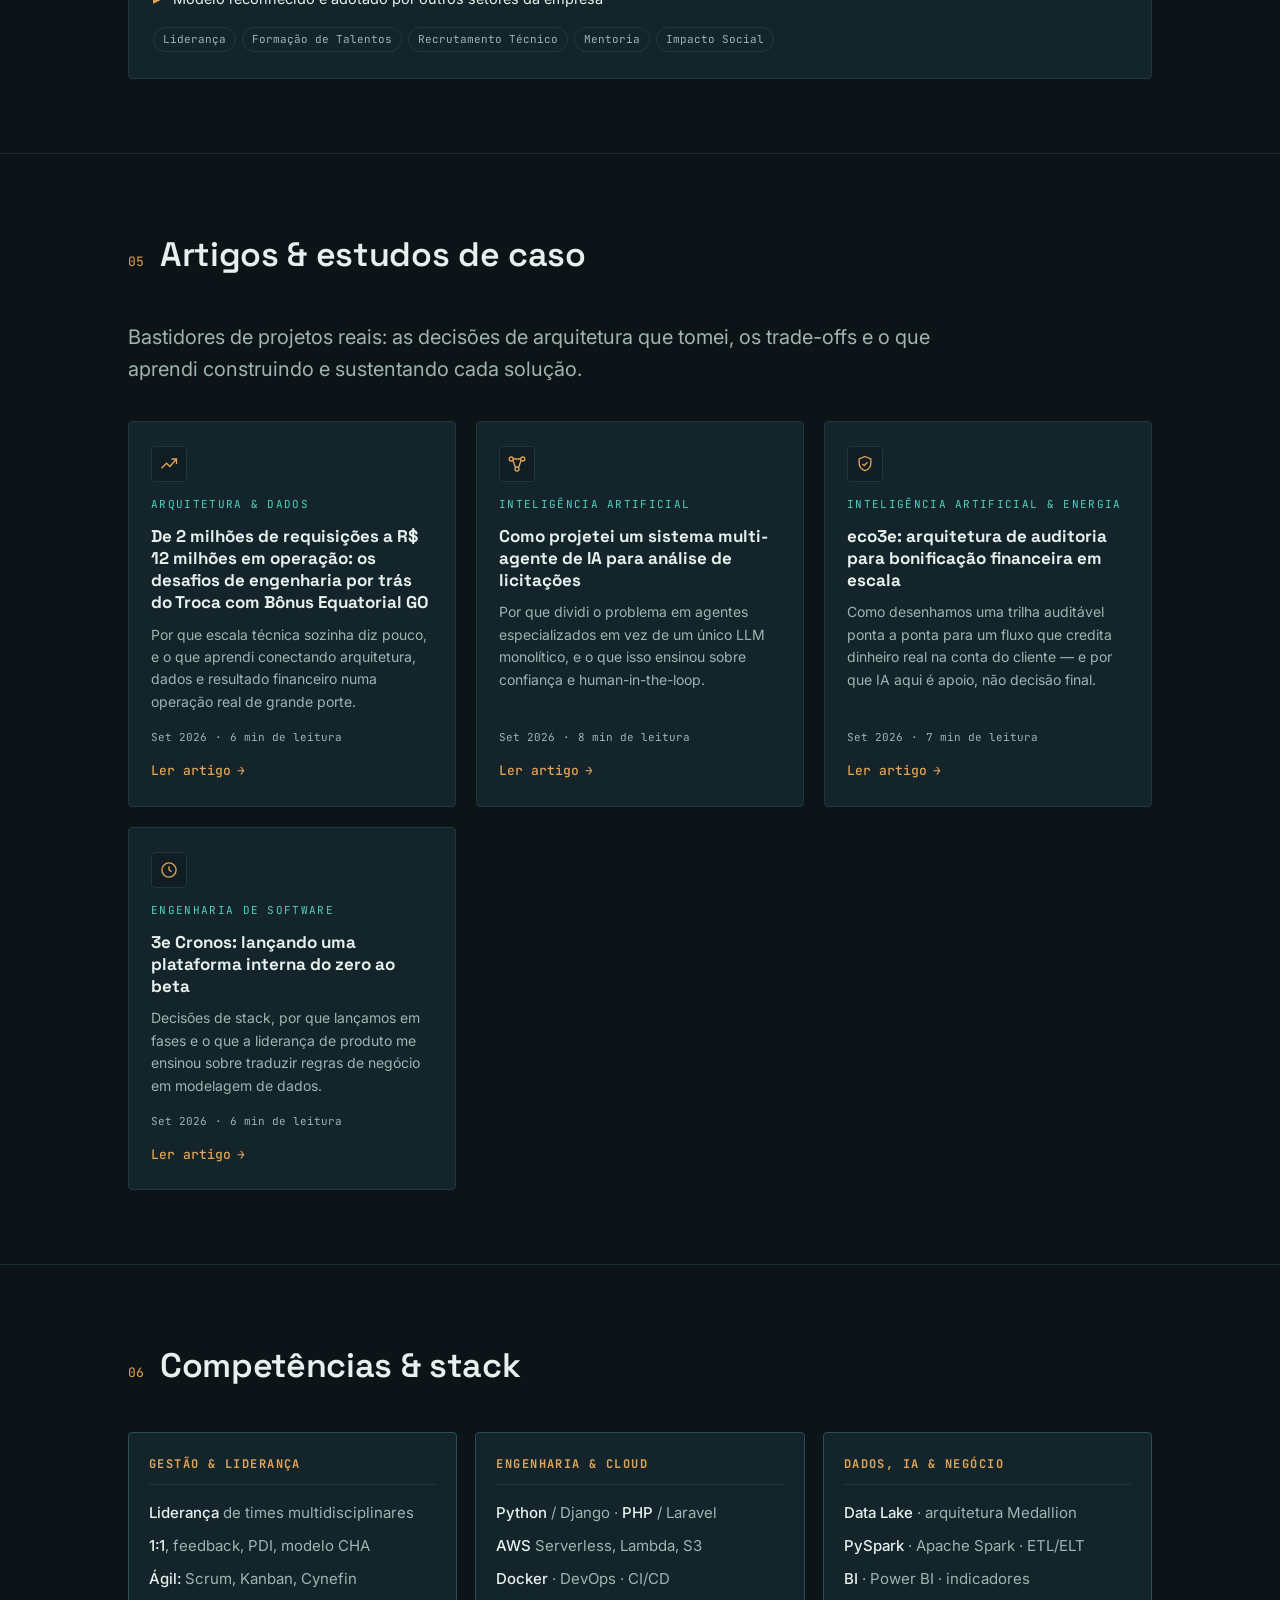
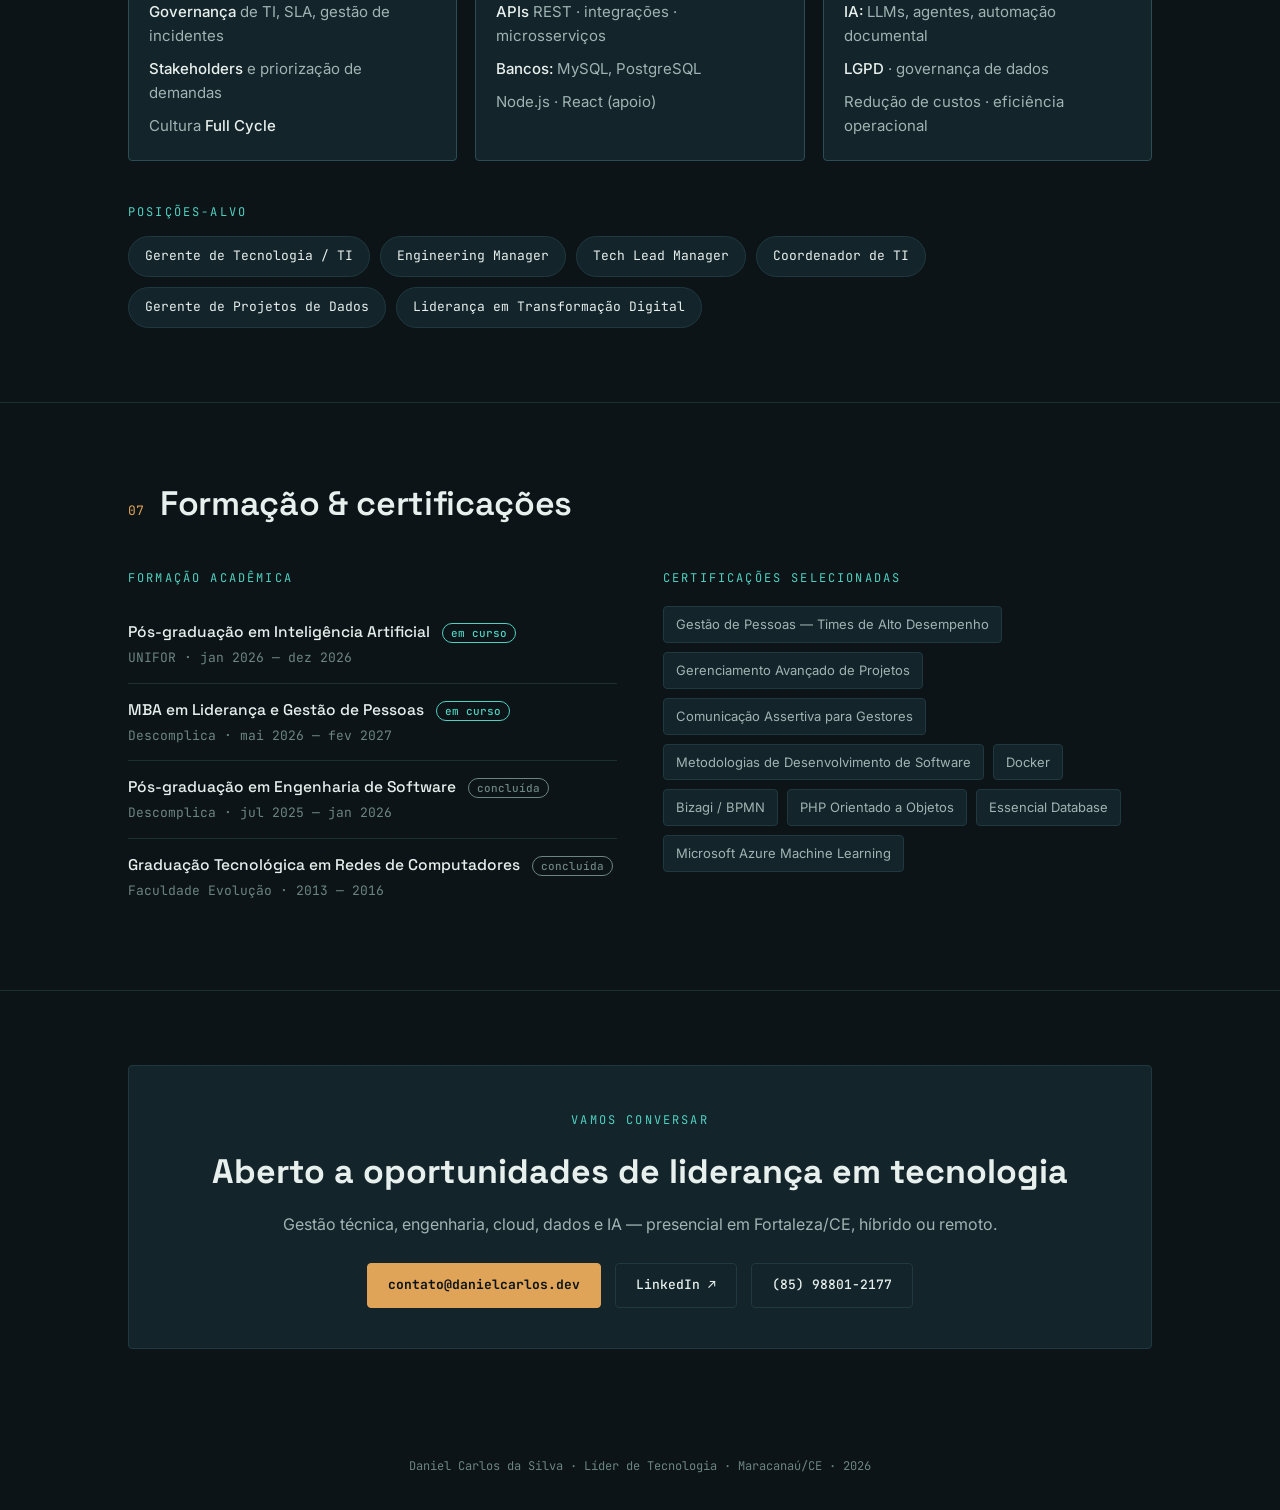
==== commit cf35ac1a: "Adicionar projeto/artigo Troca com Bônus Equatorial GO e refinar hierarquia visual Novo card full-wi" ====
--- a/index.html
+++ b/index.html
@@ -148,7 +148,7 @@
         <div class="num">+10k</div>
         <div class="lab">acessos mensais à plataforma sustentada em cloud AWS Serverless.</div>
       </div>
-      <div class="metric">
+      <div class="metric metric-anchor">
         <span class="out">$ sla --first-response</span>
         <div class="num">99,7%</div>
         <div class="lab">de SLA de primeira resposta; 99,65% de SLA de resolução.</div>
@@ -221,6 +221,13 @@
   </div>
 </section>
 
+<!-- PULL-QUOTE (respiro visual) -->
+<section class="pull-quote" aria-label="Posicionamento em destaque">
+  <div class="wrap">
+    <blockquote>Engenheiro de software que virou gestor <span>—</span> e manteve os dois.</blockquote>
+  </div>
+</section>
+
 <!-- PROJETOS -->
 <section id="projetos">
   <div class="wrap">
@@ -283,6 +290,20 @@
         </div>
       </div>
 
+      <div class="proj proj-featured reveal">
+        <span class="cat">Arquitetura &amp; Dados</span>
+        <h3>Troca com Bônus Equatorial GO — arquitetura para escala e operação financeira</h3>
+        <p>Condução tecnológica da plataforma que sustenta o programa Troca com Bônus da Equatorial Goiás, do cadastro do cliente à confirmação da venda. Arquitetura responsável por absorver picos de acesso em campanha, com dashboard gerencial para acompanhar a operação em tempo real.</p>
+        <ul class="impacts">
+          <li>Sustentou mais de 2 milhões de requisições sem intervenção manual em pico de campanha</li>
+          <li>Processou uma operação que movimentou mais de R$ 12 milhões em verba</li>
+          <li>Dashboard gerencial permitiu decisão de negócio quase em tempo real, não só monitoramento técnico</li>
+        </ul>
+        <div class="stack">
+          <span class="chip">Laravel</span><span class="chip">Laravel Nova</span><span class="chip">MySQL</span><span class="chip">Observabilidade</span><span class="chip">Integrações</span>
+        </div>
+      </div>
+
       <div class="proj reveal">
         <span class="cat">Telemetria &amp; Energia</span>
         <h3>Integração e telemetria de usinas fotovoltaicas</h3>
@@ -364,6 +385,19 @@
     <div class="sec-head"><span class="sec-no">05</span><h2>Artigos &amp; estudos de caso</h2></div>
     <p class="lede reveal" style="margin-bottom:36px">Bastidores de projetos reais: as decisões de arquitetura que tomei, os trade-offs e o que aprendi construindo e sustentando cada solução.</p>
     <div class="article-grid">
+
+      <a class="article-card reveal" href="artigos/troca-bonus-equatorial-go.html">
+        <span class="article-icon" aria-hidden="true">
+          <svg width="20" height="20" viewBox="0 0 24 24" fill="none" stroke="currentColor" stroke-width="1.6"><path d="M3 17l6-6 4 4 8-9"/><path d="M15 6h6v6"/></svg>
+        </span>
+        <span class="cat">Arquitetura &amp; Dados</span>
+        <h3>De 2 milhões de requisições a R$ 12 milhões em operação: os desafios de engenharia por trás do Troca com Bônus Equatorial GO</h3>
+        <p>Por que escala técnica sozinha diz pouco, e o que aprendi conectando arquitetura, dados e resultado financeiro numa operação real de grande porte.</p>
+        <div class="article-meta">
+          <span>Set 2026</span><span>·</span><span>6 min de leitura</span>
+        </div>
+        <span class="read-more">Ler artigo <span aria-hidden="true">→</span></span>
+      </a>
 
       <a class="article-card reveal" href="artigos/sistema-multiagente-licitacoes.html">
         <span class="article-icon" aria-hidden="true">
--- a/css/style.css
+++ b/css/style.css
@@ -4,6 +4,7 @@
   --bg-card:#13242a;
   --line:#1f3940;
   --line-soft:#19302f;
+  --line-strong:#2c4d55;
   --ink:#e8f0ee;
   --ink-dim:#9fb4b2;
   --ink-faint:#6c8581;
@@ -211,19 +212,41 @@
 .focus .tag{font-family:'JetBrains Mono',monospace;font-size:11px;color:var(--accent);letter-spacing:.1em;text-transform:uppercase}
 
 /* ---------- METRICS (signature) ---------- */
-.metrics{display:grid;grid-template-columns:repeat(3,1fr);gap:1px;background:var(--line);border:1px solid var(--line);border-radius:var(--radius);overflow:hidden}
+.metrics{display:grid;grid-template-columns:repeat(3,1fr);gap:1px;background:var(--line-strong);border:1px solid var(--line-strong);border-radius:var(--radius);overflow:hidden}
 @media(max-width:760px){.metrics{grid-template-columns:1fr}}
-.metric{padding:28px 24px;position:relative;background:var(--bg-card);transition:background .25s var(--ease)}
+.metric{padding:28px 24px;position:relative;background:var(--bg-card);transition:background .25s var(--ease);box-shadow:inset 0 1px 0 rgba(255,255,255,.03)}
 .metric:hover{background:#16292f}
 .metric .out{font-family:'JetBrains Mono',monospace;font-size:11px;color:var(--accent-2);letter-spacing:.1em;margin-bottom:14px;display:block}
 .metric .num{
-  font-family:'Space Grotesk',sans-serif;font-weight:700;font-size:clamp(30px,5vw,46px);line-height:1;
+  font-family:'Space Grotesk',sans-serif;font-weight:700;font-size:clamp(24px,3.6vw,34px);line-height:1;
   background:linear-gradient(135deg,var(--accent),var(--accent-2));
   -webkit-background-clip:text;background-clip:text;color:transparent;
 }
 .metric .lab{font-size:13px;color:var(--ink-dim);margin-top:10px}
 .metric-note{font-family:'JetBrains Mono',monospace;font-size:11px;color:var(--ink-faint);margin-top:16px}
 @media(min-width:761px){.metric-wide{grid-column:1/-1}.metric-wide .lab{max-width:70ch}}
+.metric-wide .num{font-size:clamp(30px,5vw,46px)}
+
+/* metric-anchor: one metric gets a full step up in visual weight */
+.metric-anchor{background:var(--bg-elev)}
+.metric-anchor:hover{background:#182c33}
+.metric-anchor .num{font-size:clamp(38px,6.4vw,58px)}
+
+/* ---------- PULL QUOTE (respiro visual) ---------- */
+.pull-quote{
+  padding:86px 0;background:var(--bg-elev);text-align:center;position:relative;overflow:hidden;
+}
+.pull-quote::before{
+  content:"";position:absolute;inset:0;
+  background:radial-gradient(560px 260px at 50% 120%, rgba(79,209,192,.08), transparent 65%);
+  pointer-events:none;
+}
+.pull-quote blockquote{
+  position:relative;font-family:'Space Grotesk',sans-serif;font-weight:600;
+  font-size:clamp(24px,4.2vw,40px);line-height:1.25;letter-spacing:-.01em;
+  color:var(--ink);max-width:20ch;margin:0 auto;
+}
+.pull-quote blockquote span{color:var(--accent)}
 
 /* ---------- TIMELINE ---------- */
 .tl{position:relative;padding-left:30px}
@@ -348,8 +371,13 @@
 }
 
 /* ---------- SKILLS ---------- */
-.skill-cols{display:grid;grid-template-columns:repeat(3,1fr);gap:26px}
+.skill-cols{display:grid;grid-template-columns:repeat(3,1fr);gap:18px}
 @media(max-width:760px){.skill-cols{grid-template-columns:1fr}}
+.skill-col{
+  background:var(--bg-card);border:1px solid var(--line-strong);border-radius:var(--radius);
+  padding:22px 20px;transition:.3s var(--ease);
+}
+.skill-col:hover{border-color:rgba(224,164,88,.4);transform:translateY(-3px)}
 .skill-col h4{font-family:'JetBrains Mono',monospace;font-size:12px;letter-spacing:.12em;text-transform:uppercase;color:var(--accent);margin-bottom:16px;padding-bottom:10px;border-bottom:1px solid var(--line)}
 .skill-col ul{list-style:none;display:flex;flex-direction:column;gap:9px}
 .skill-col li{font-size:15px;color:var(--ink-dim)}
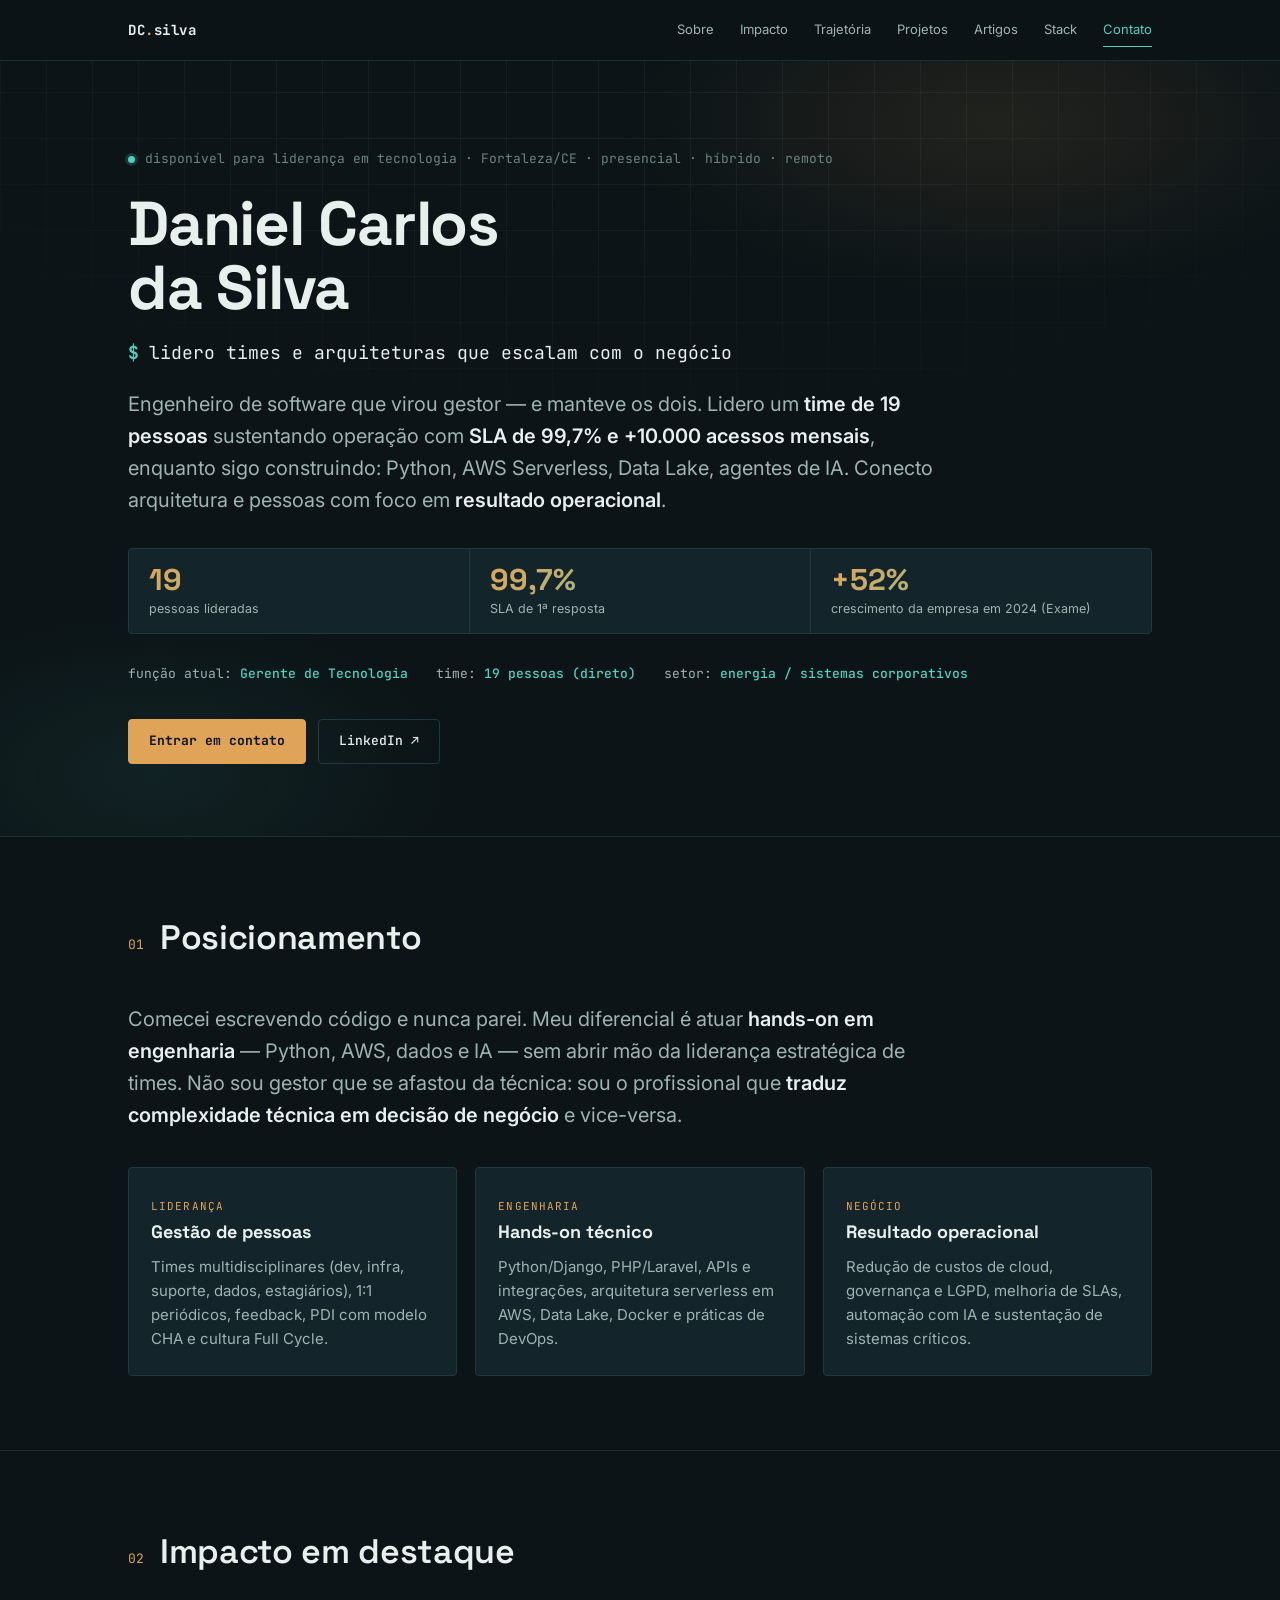
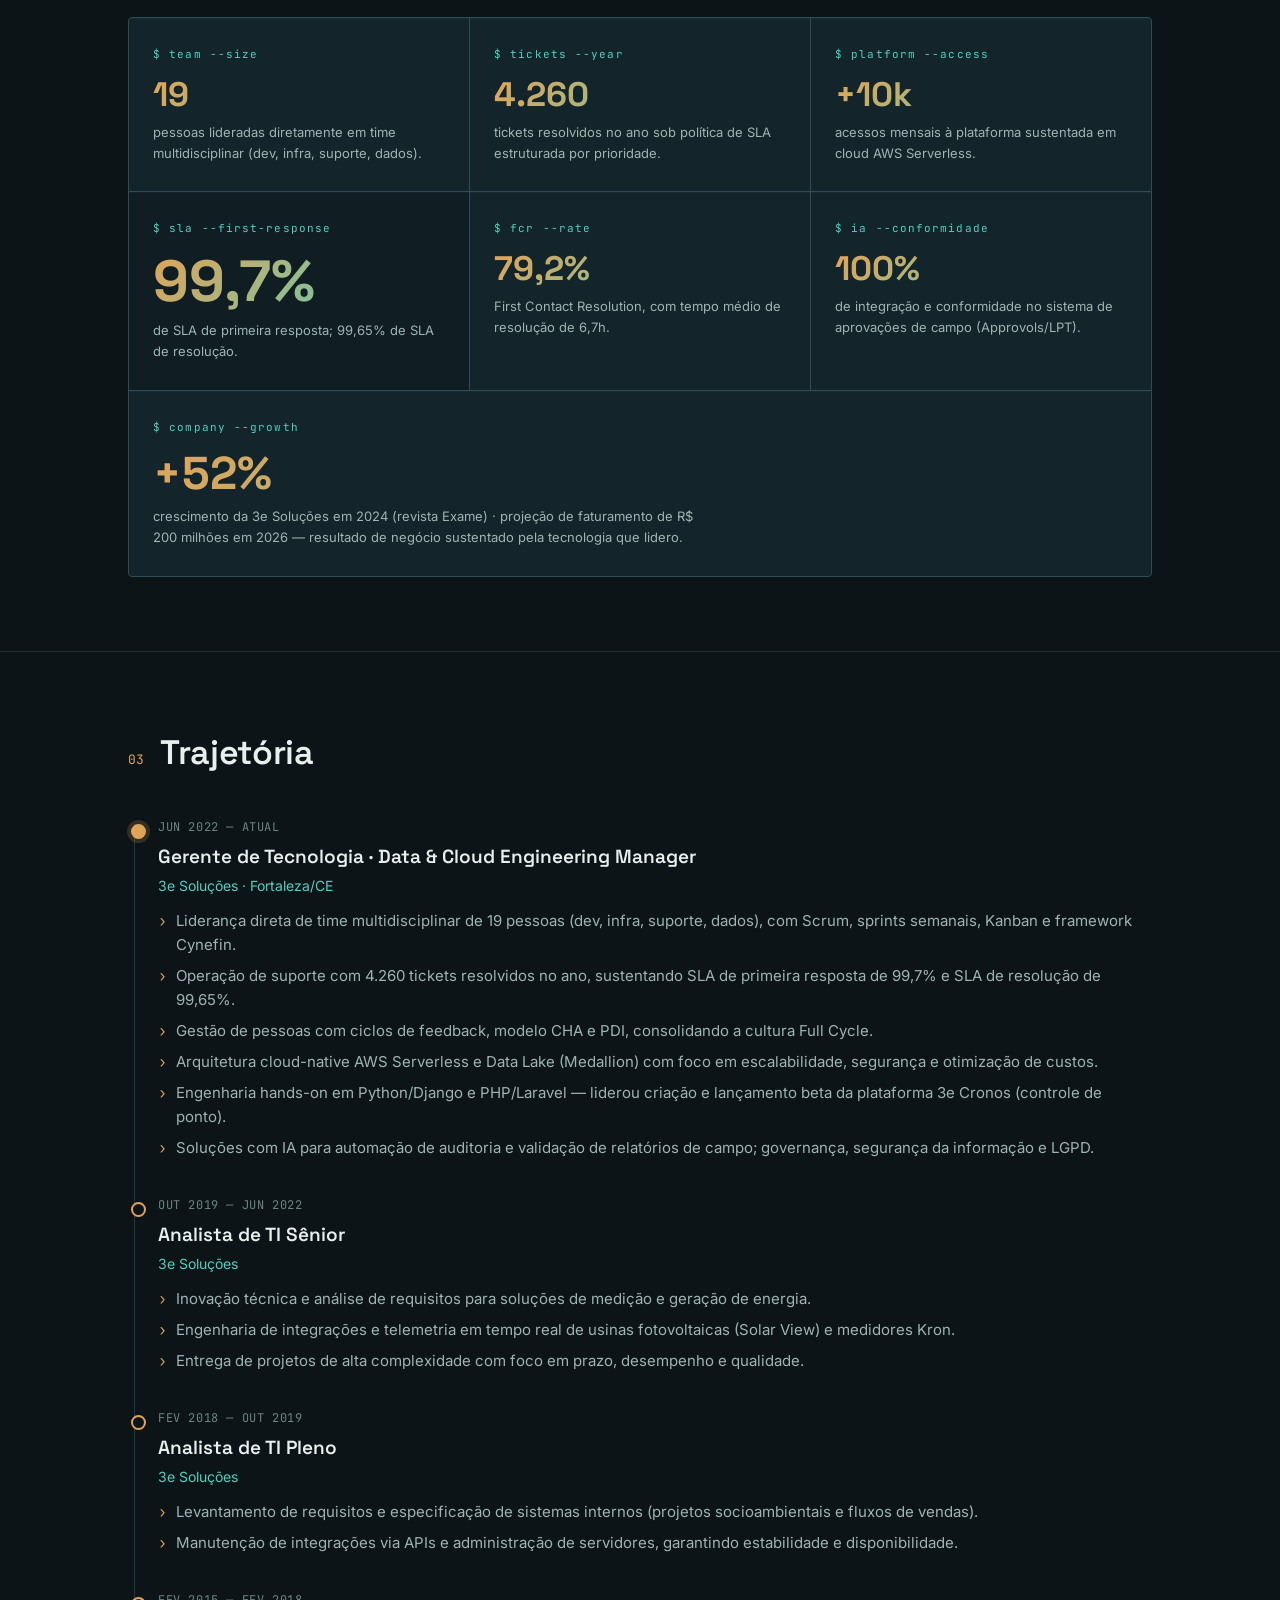
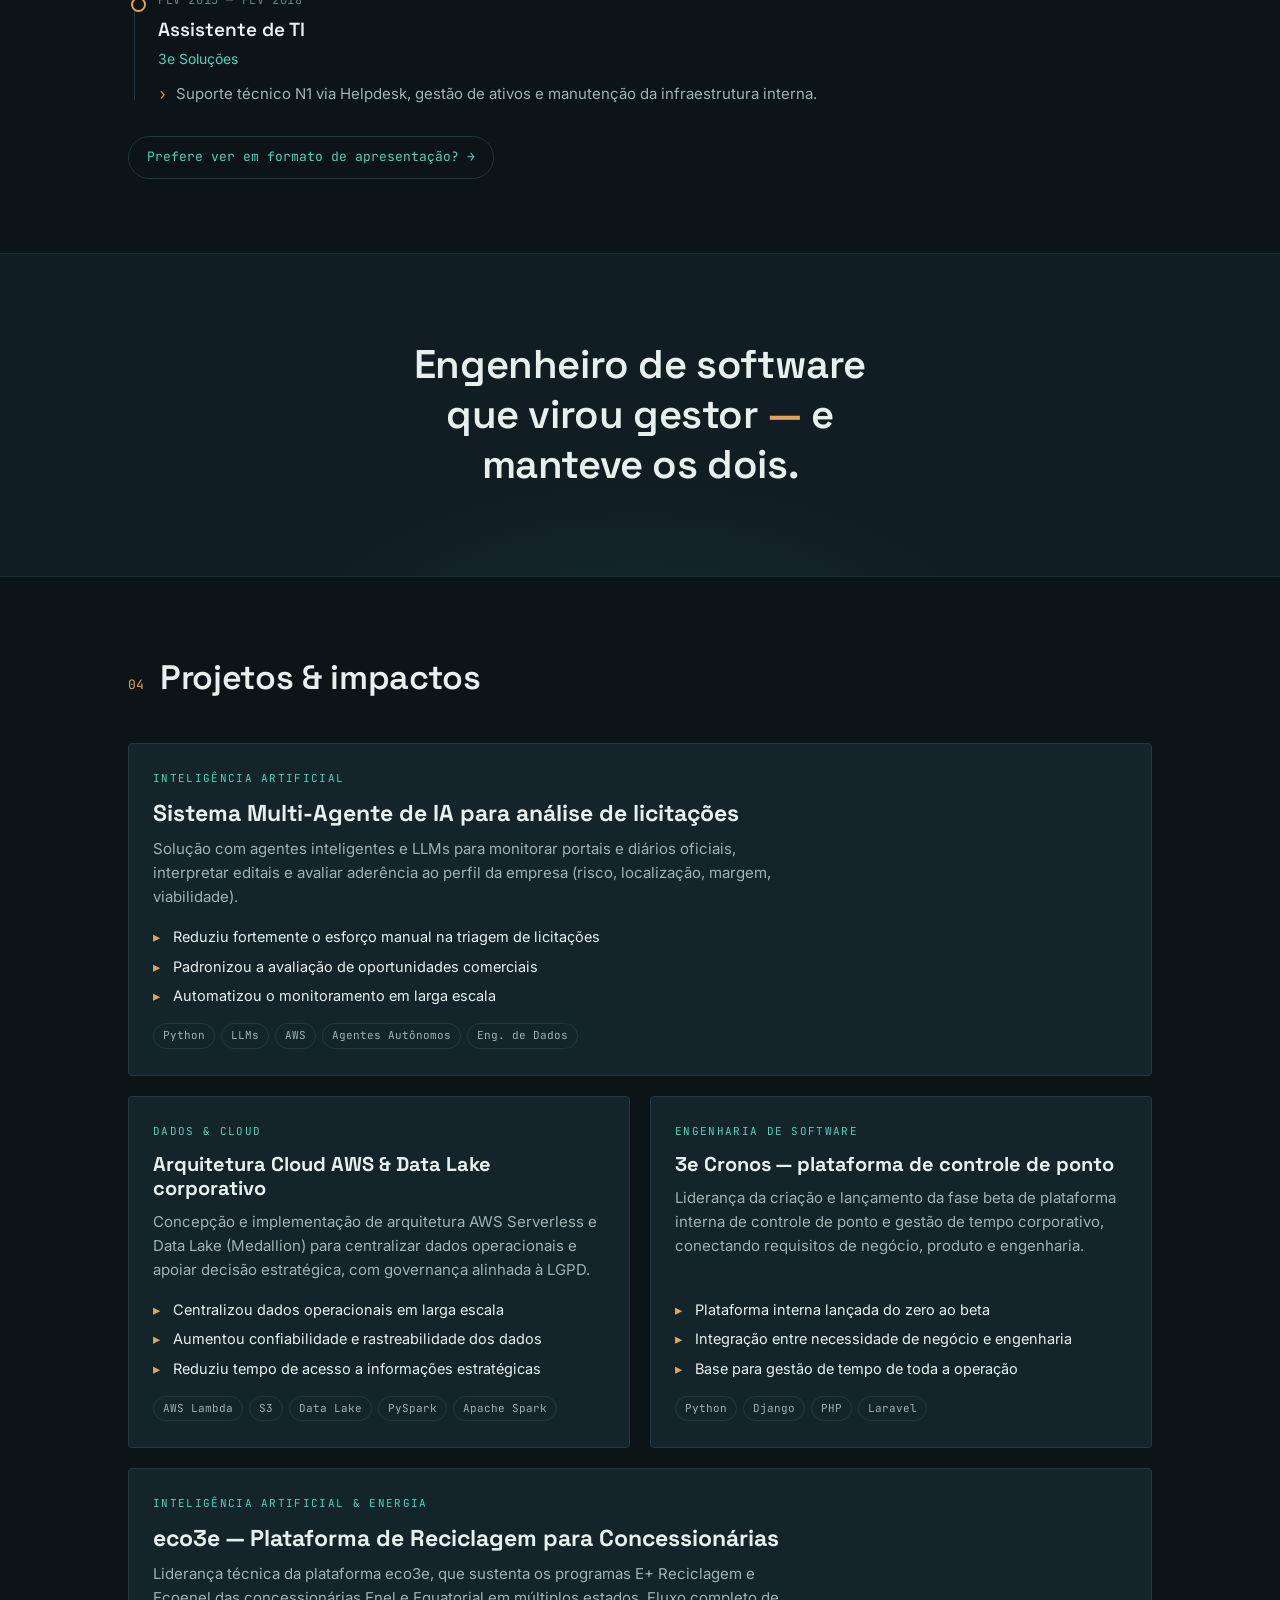
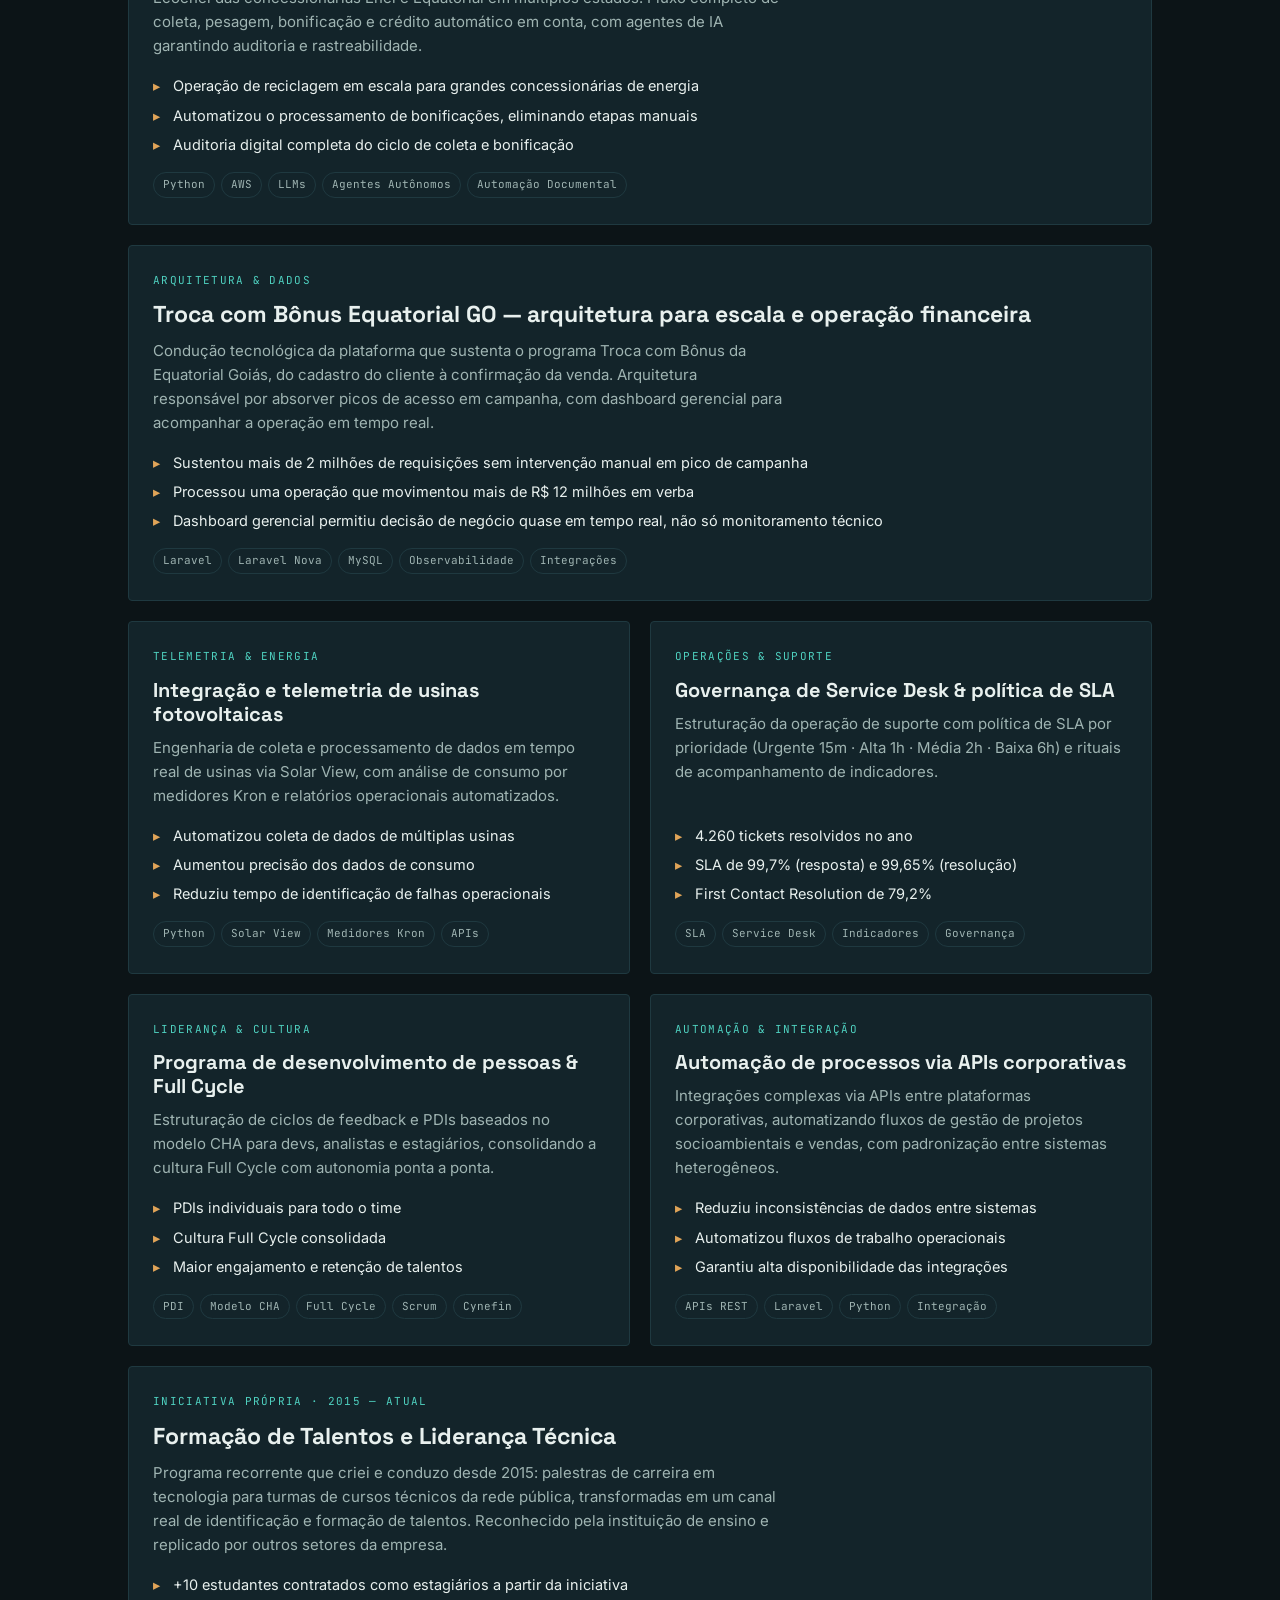
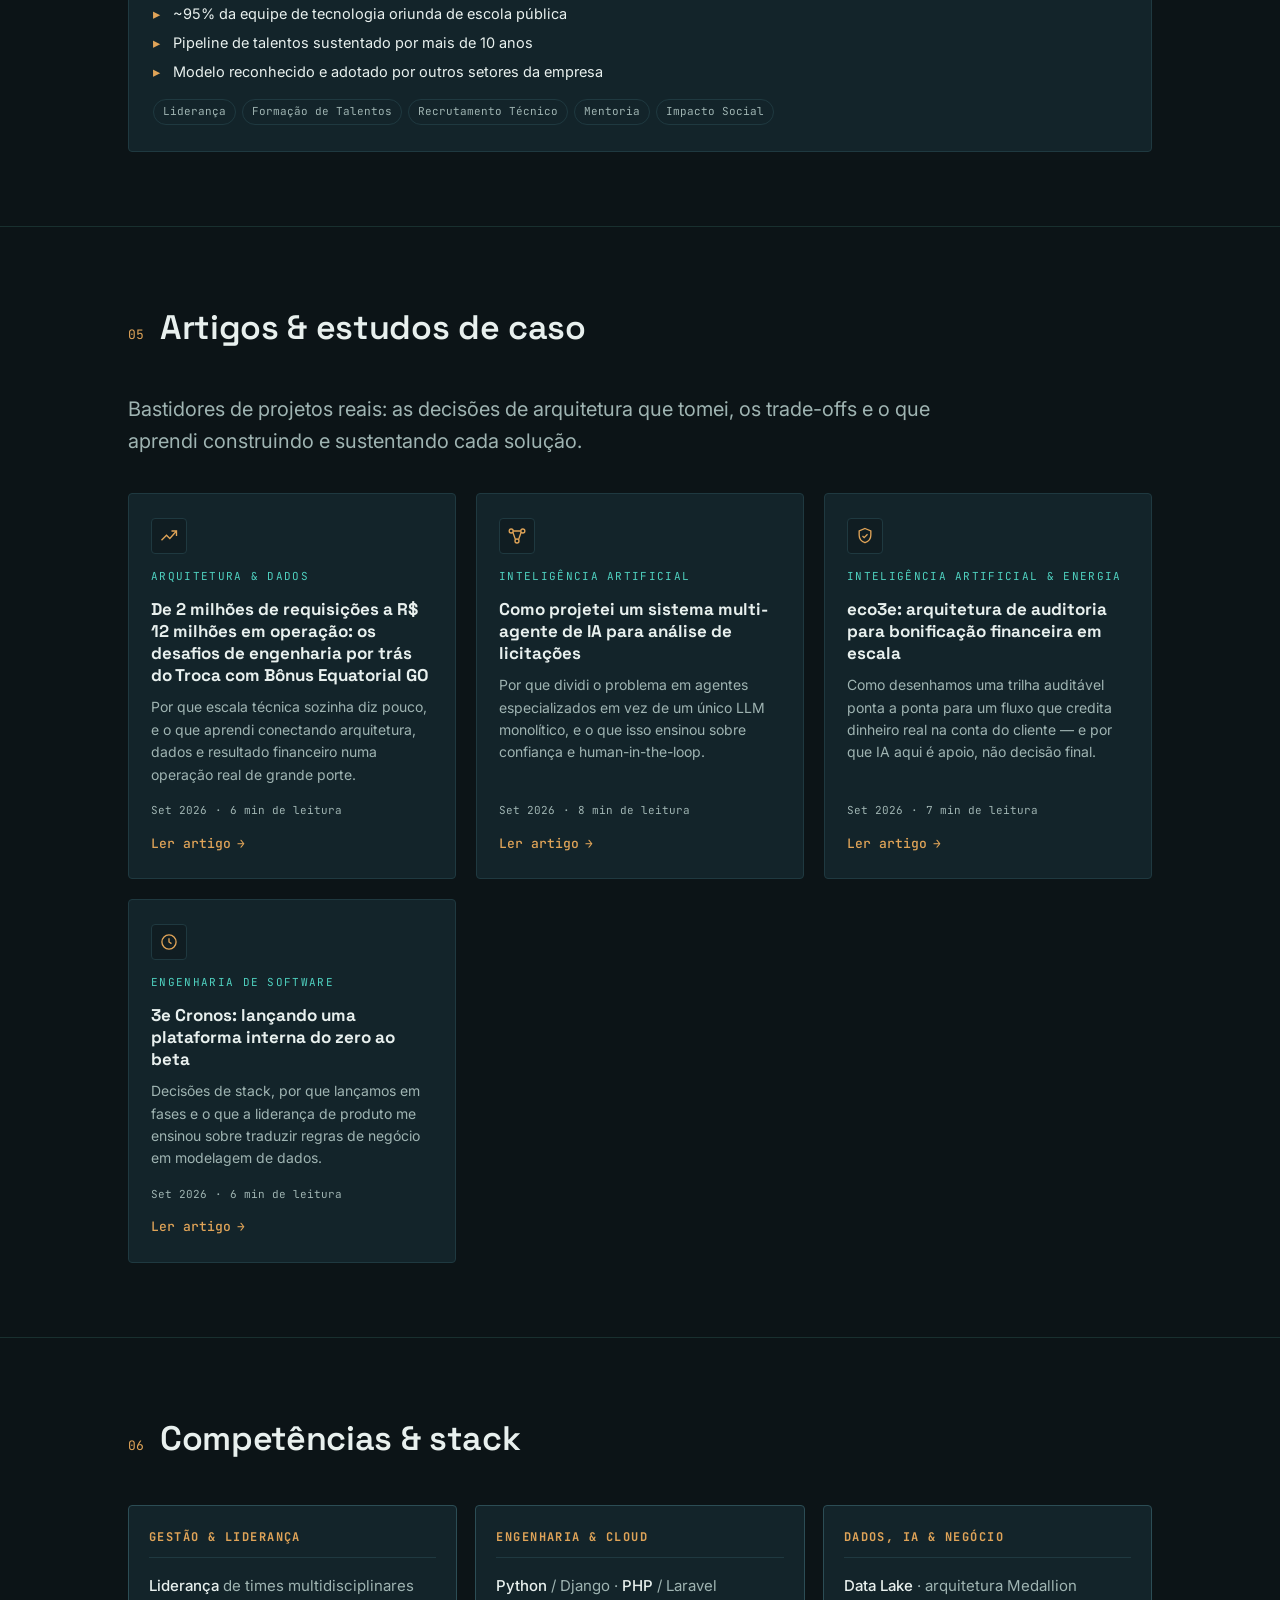
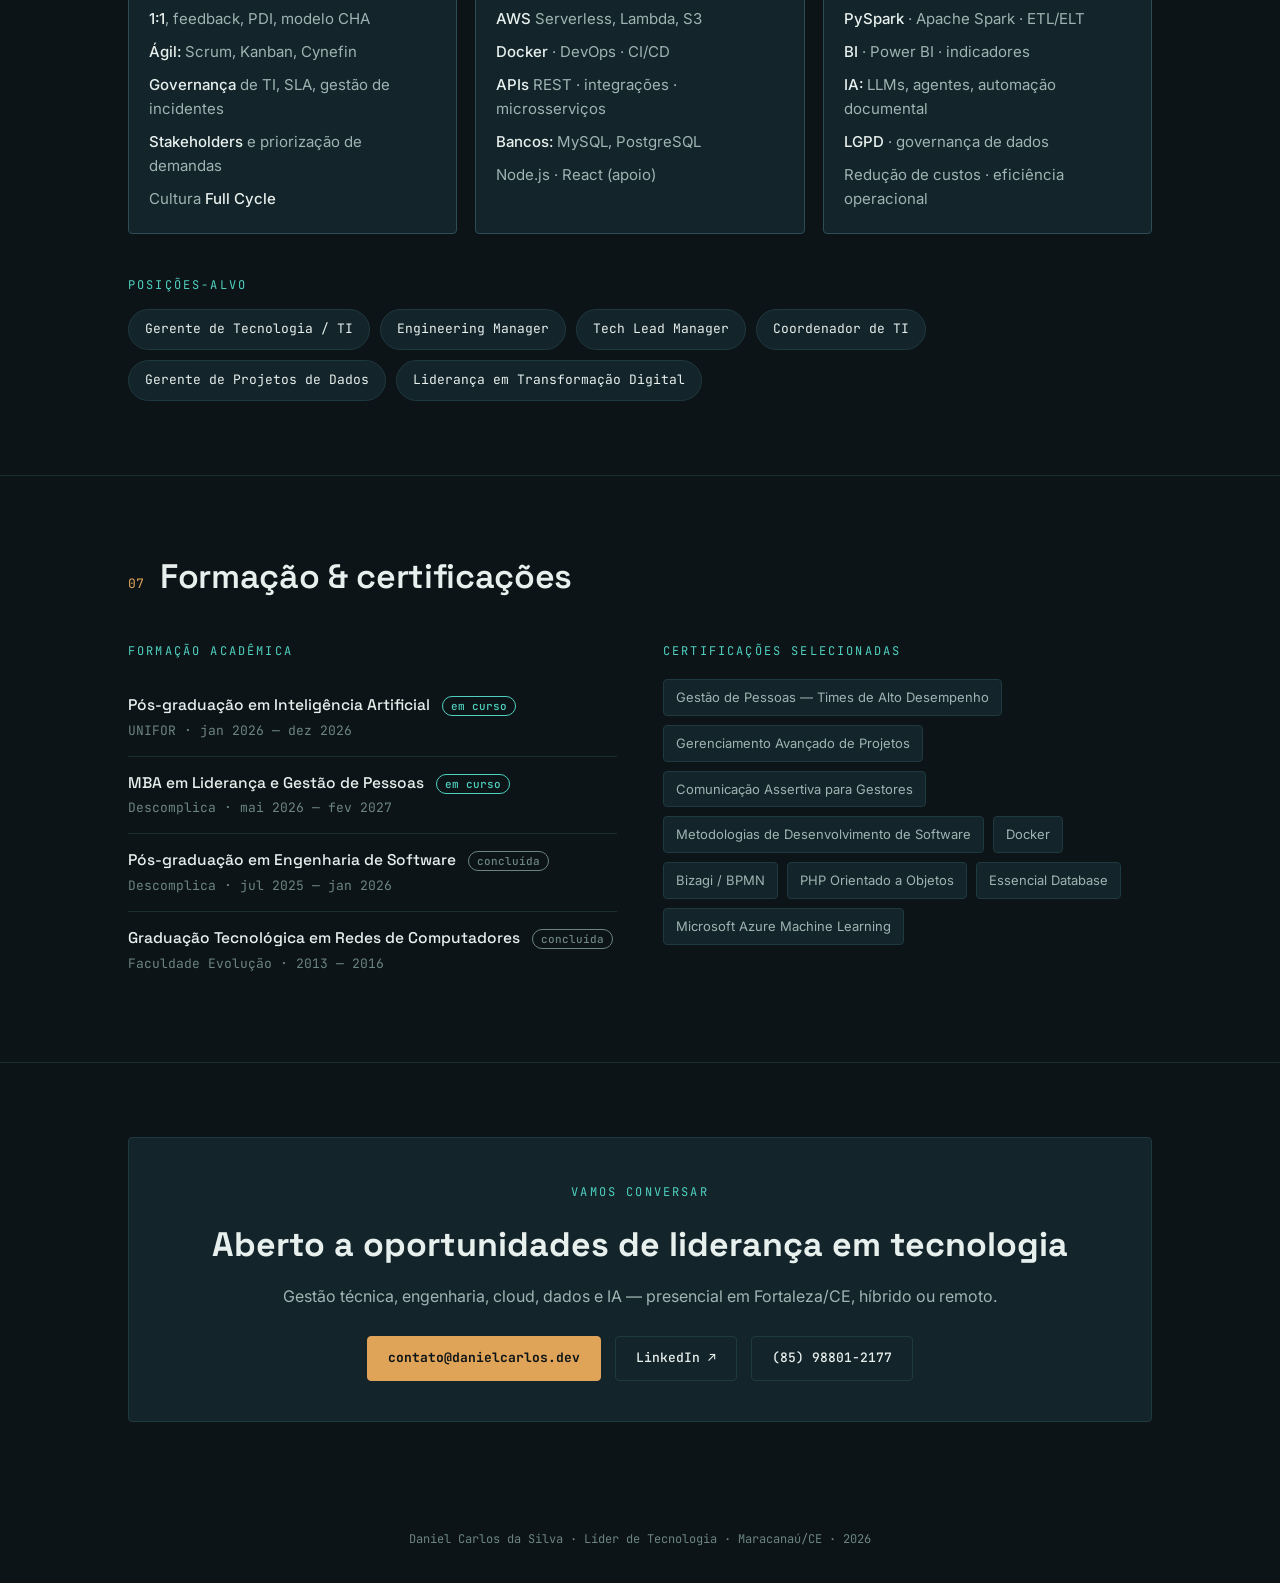
==== commit c09f31e4: "Adicionar apresentação de trajetória em slide-deck com tema sci-fi Nova página apresentacao.html: sl" ====
--- a/index.html
+++ b/index.html
@@ -218,6 +218,7 @@
         </ul>
       </div>
     </div>
+    <a class="deck-cta reveal" href="apresentacao.html">Prefere ver em formato de apresentação? <span aria-hidden="true">→</span></a>
   </div>
 </section>
 
--- a/css/style.css
+++ b/css/style.css
@@ -265,6 +265,15 @@
 .tl-item li{font-size:15px;color:var(--ink-dim);padding-left:18px;position:relative}
 .tl-item li::before{content:"›";position:absolute;left:0;color:var(--accent);font-family:'JetBrains Mono',monospace}
 
+.deck-cta{
+  display:inline-flex;align-items:center;gap:8px;margin-top:30px;
+  font-family:'JetBrains Mono',monospace;font-size:13px;color:var(--accent-2);
+  border:1px solid var(--line);border-radius:99px;padding:10px 18px;transition:.25s var(--ease);
+}
+.deck-cta:hover{border-color:var(--accent-2);transform:translateX(3px)}
+.deck-cta span{transition:transform .25s var(--ease)}
+.deck-cta:hover span{transform:translateX(3px)}
+
 /* ---------- PROJECTS ---------- */
 .proj-grid{display:grid;grid-template-columns:repeat(2,1fr);gap:20px}
 @media(max-width:760px){.proj-grid{grid-template-columns:1fr}}
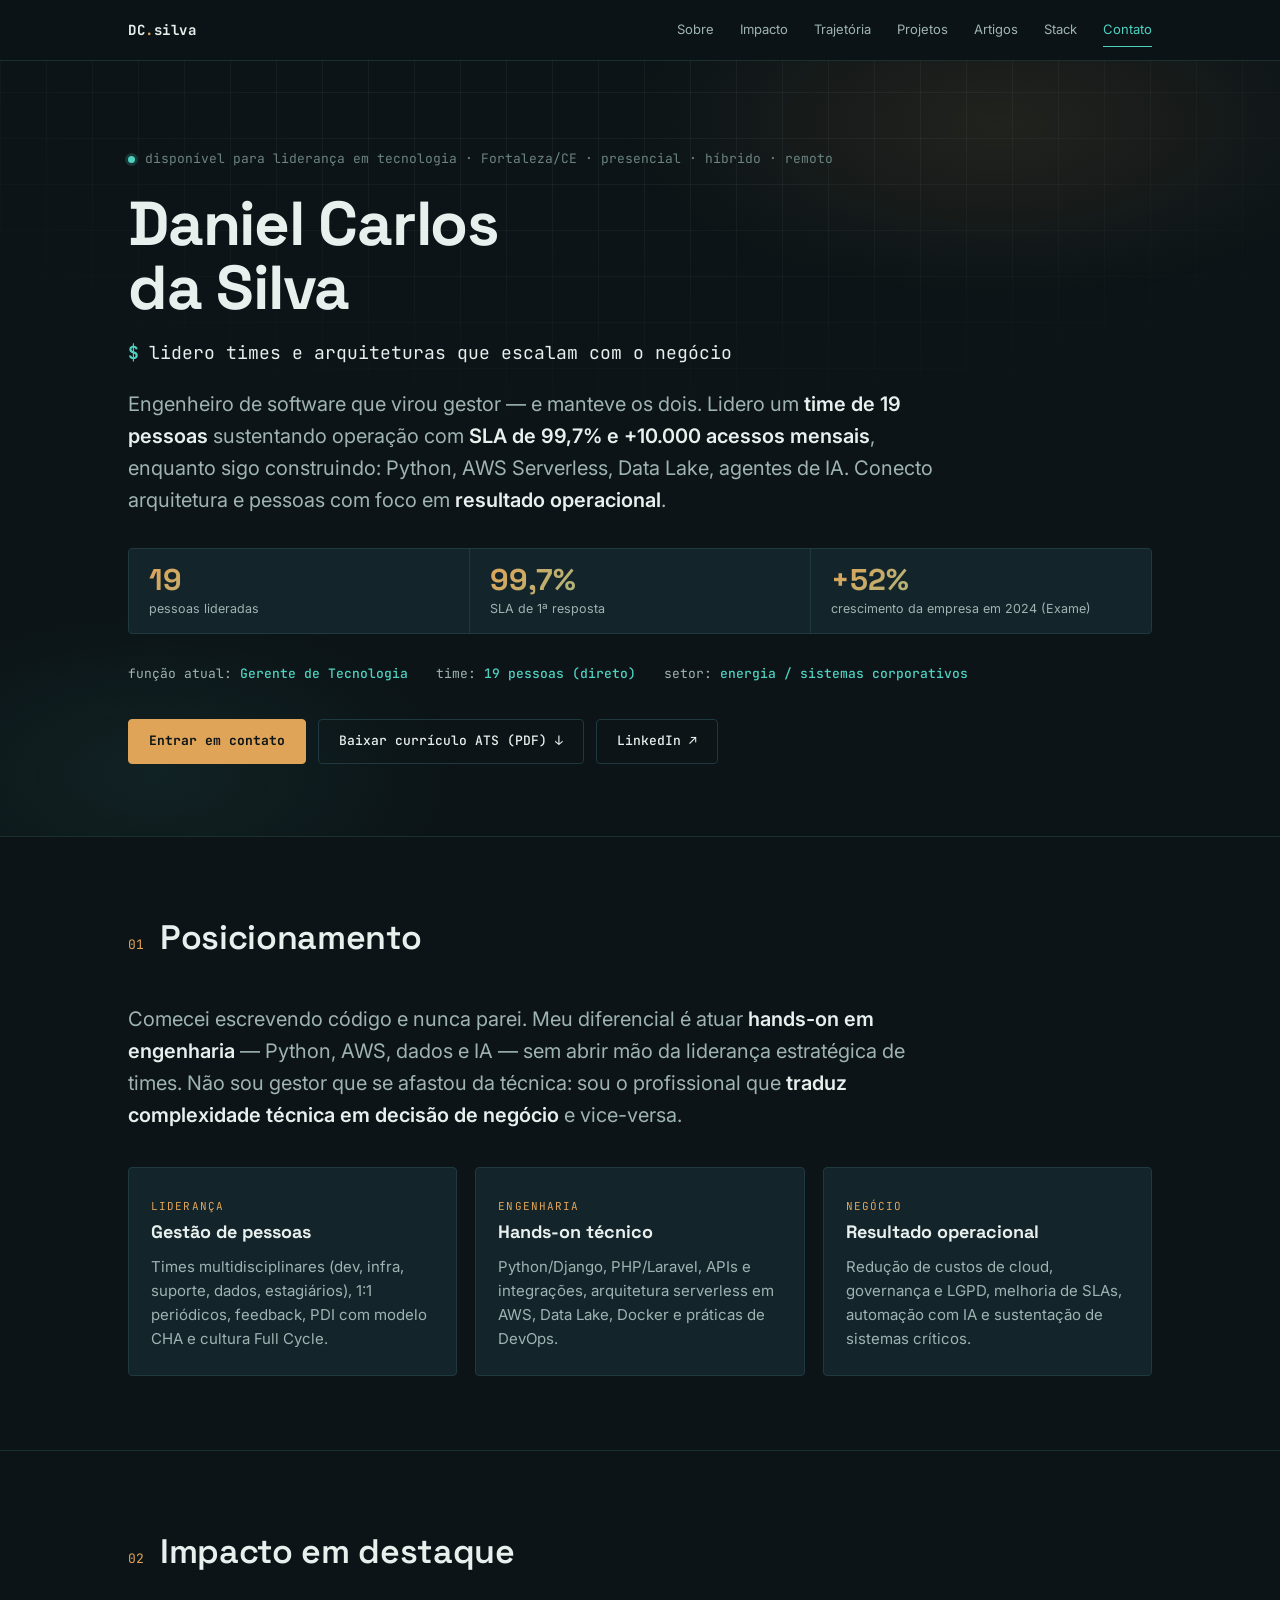
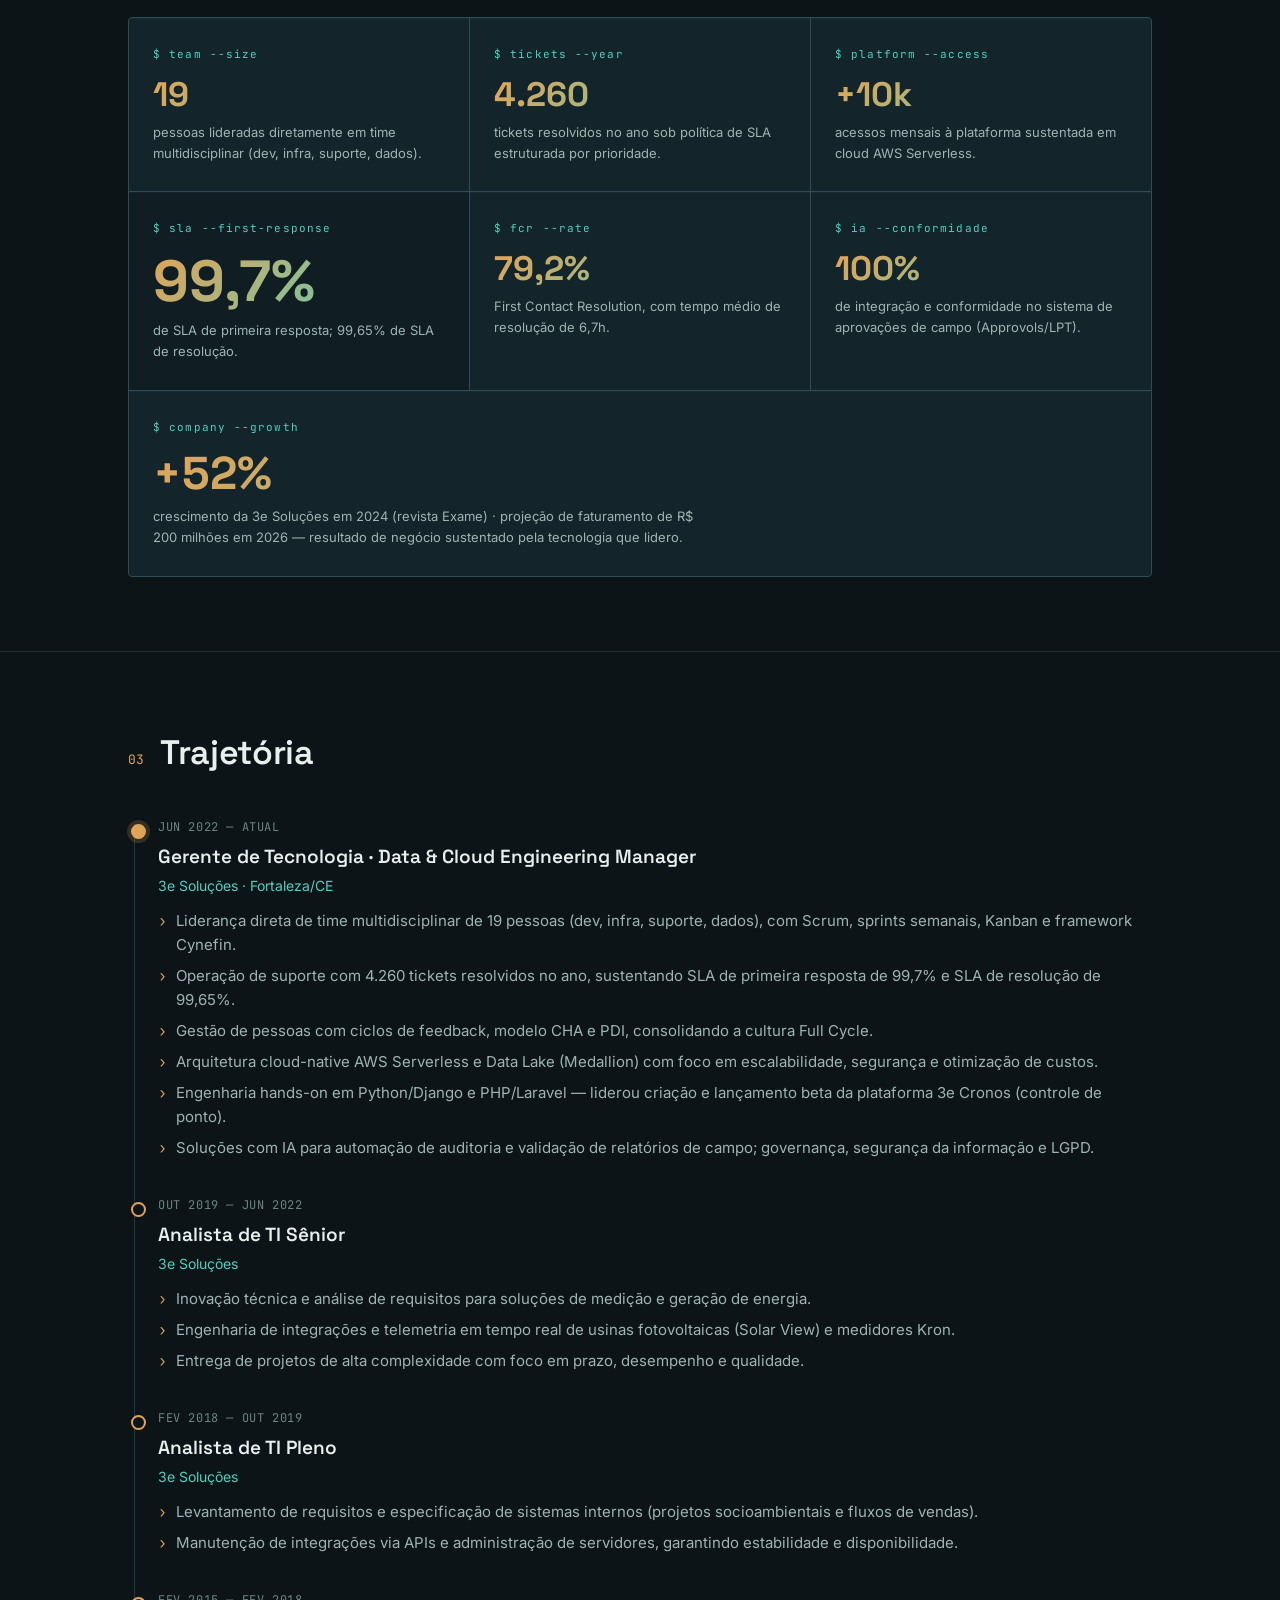
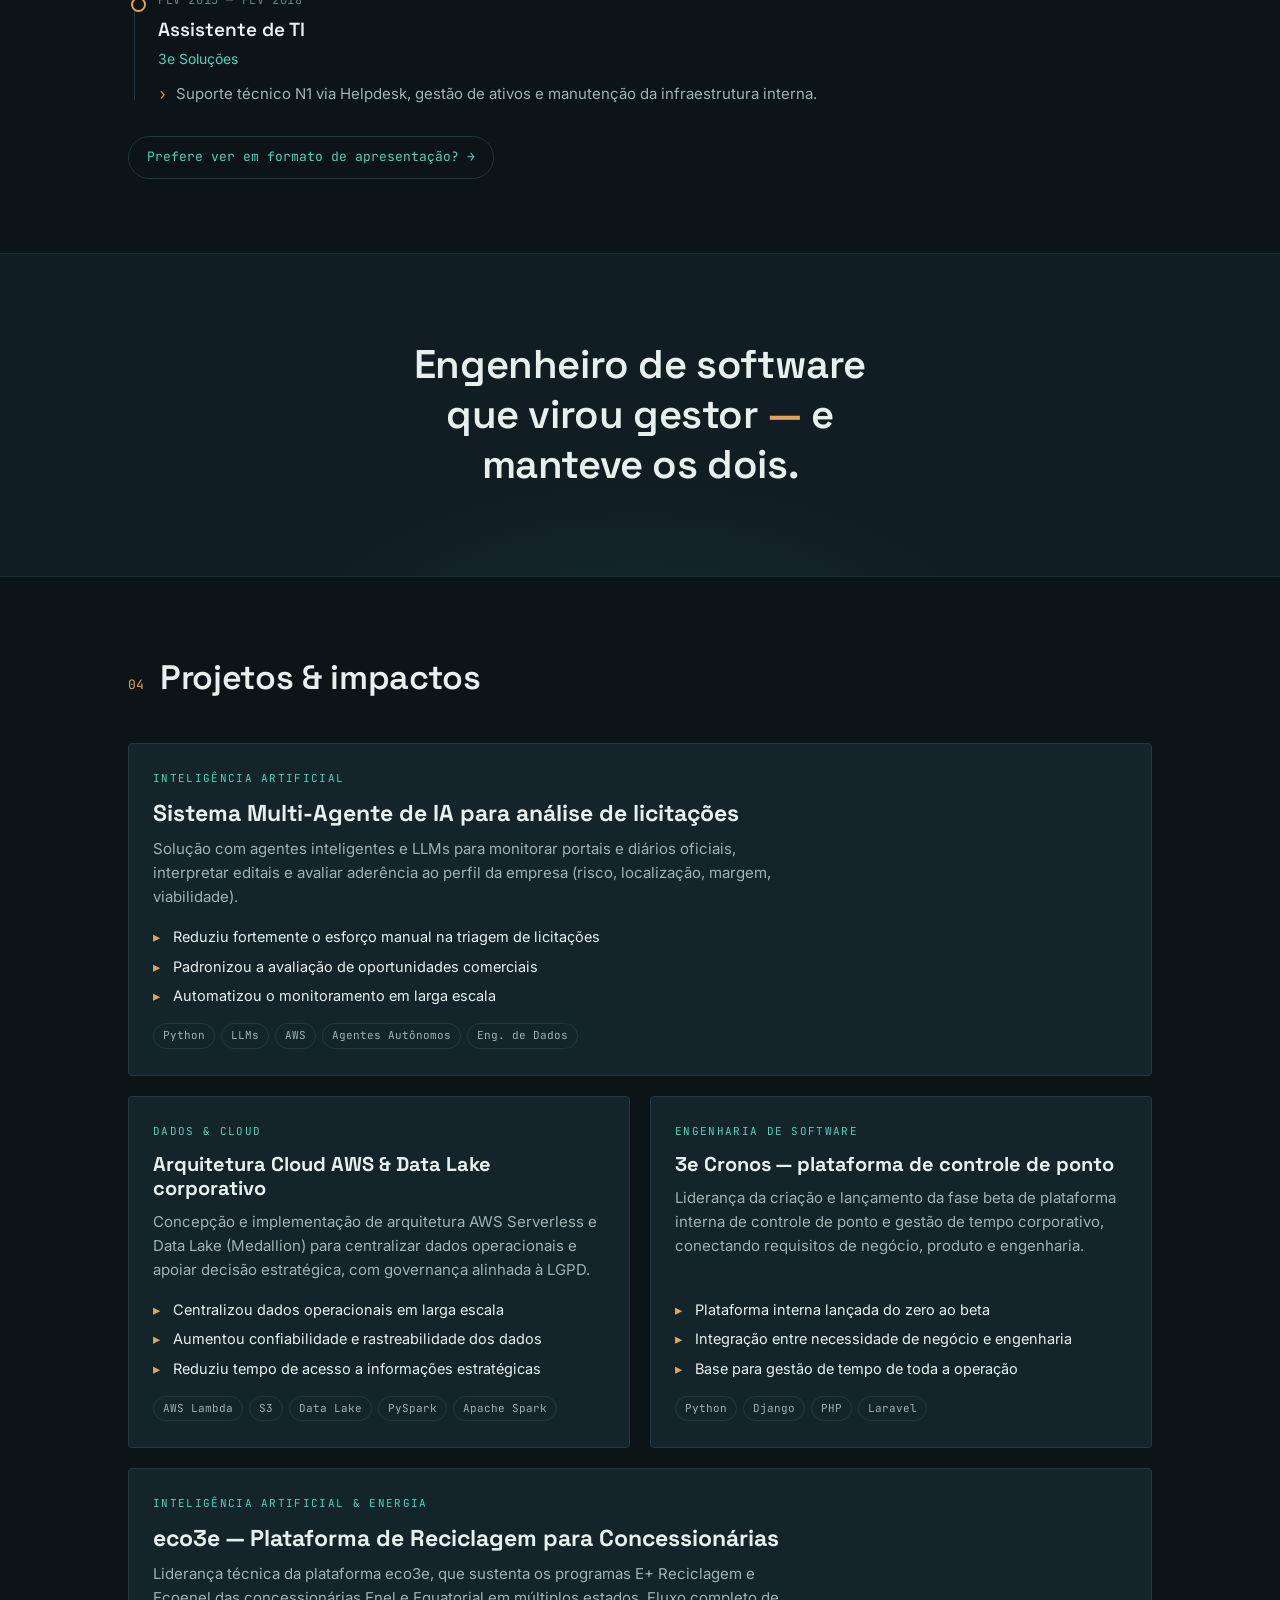
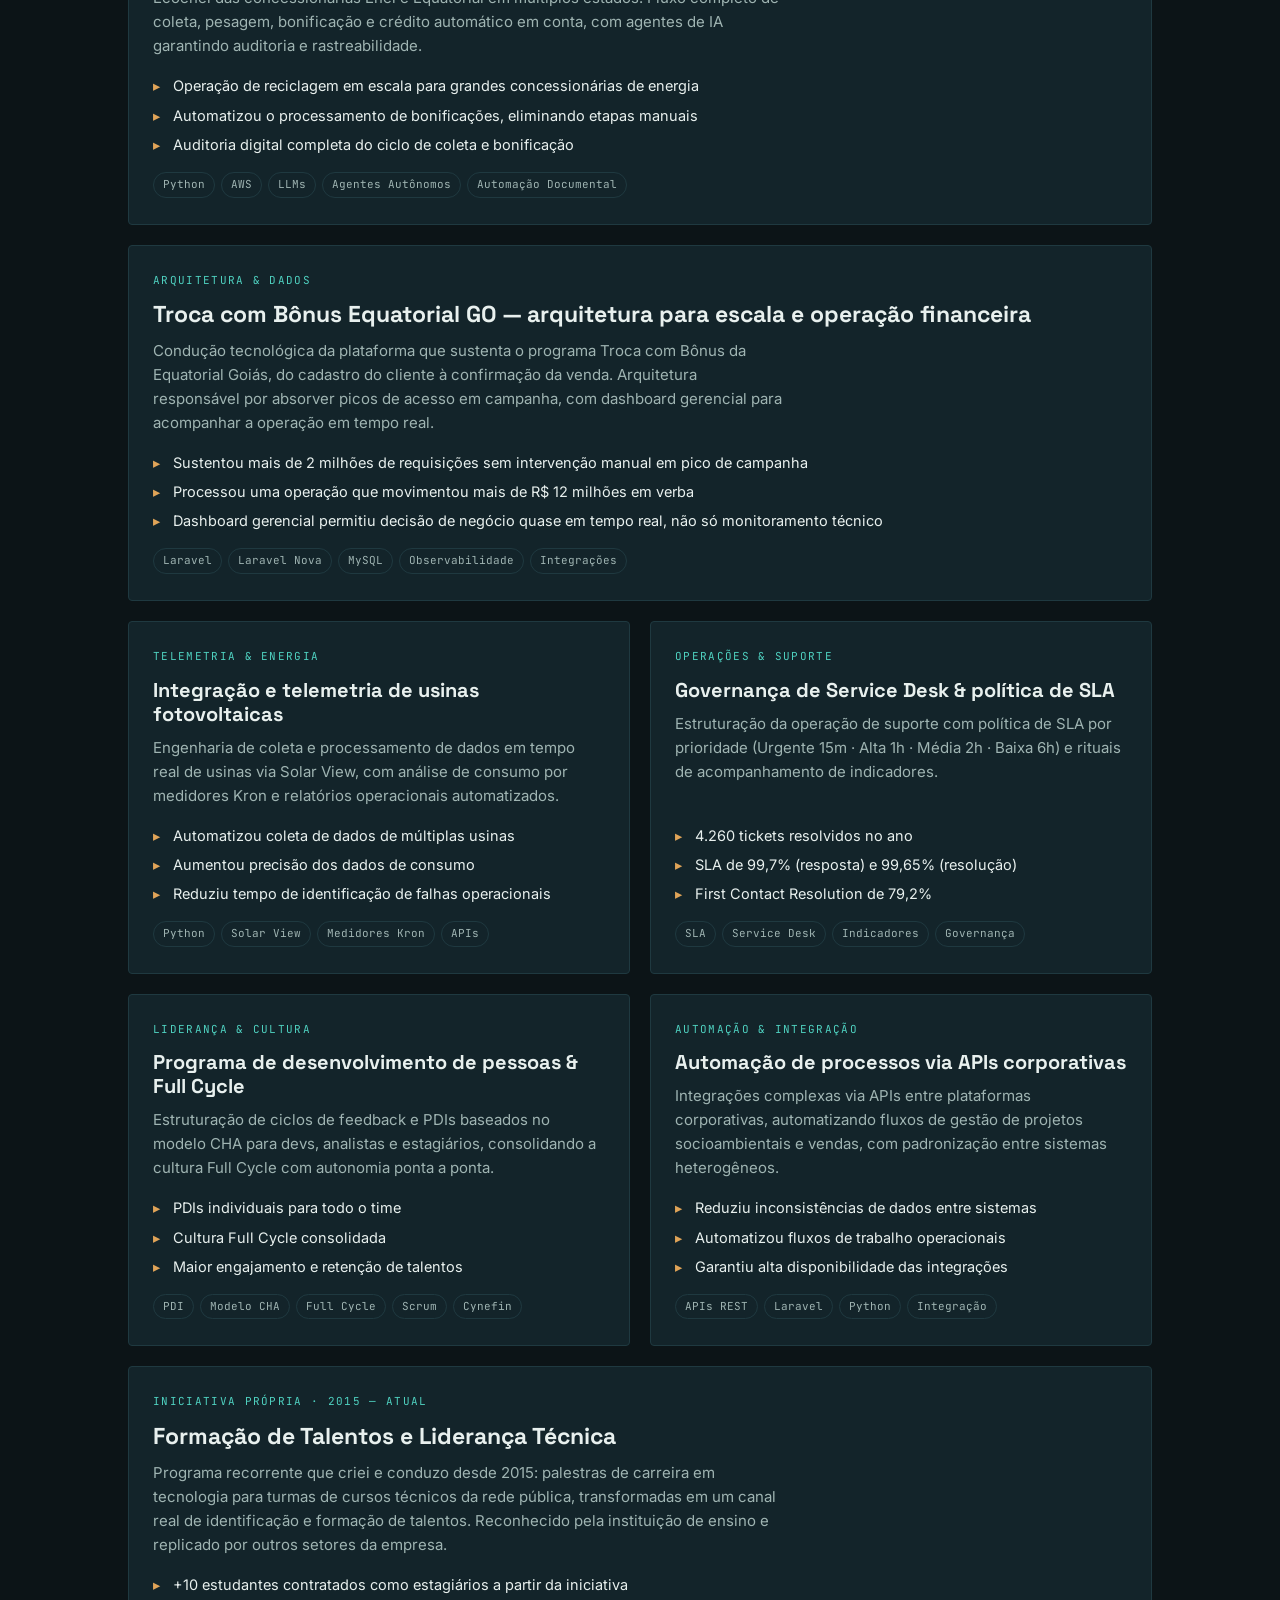
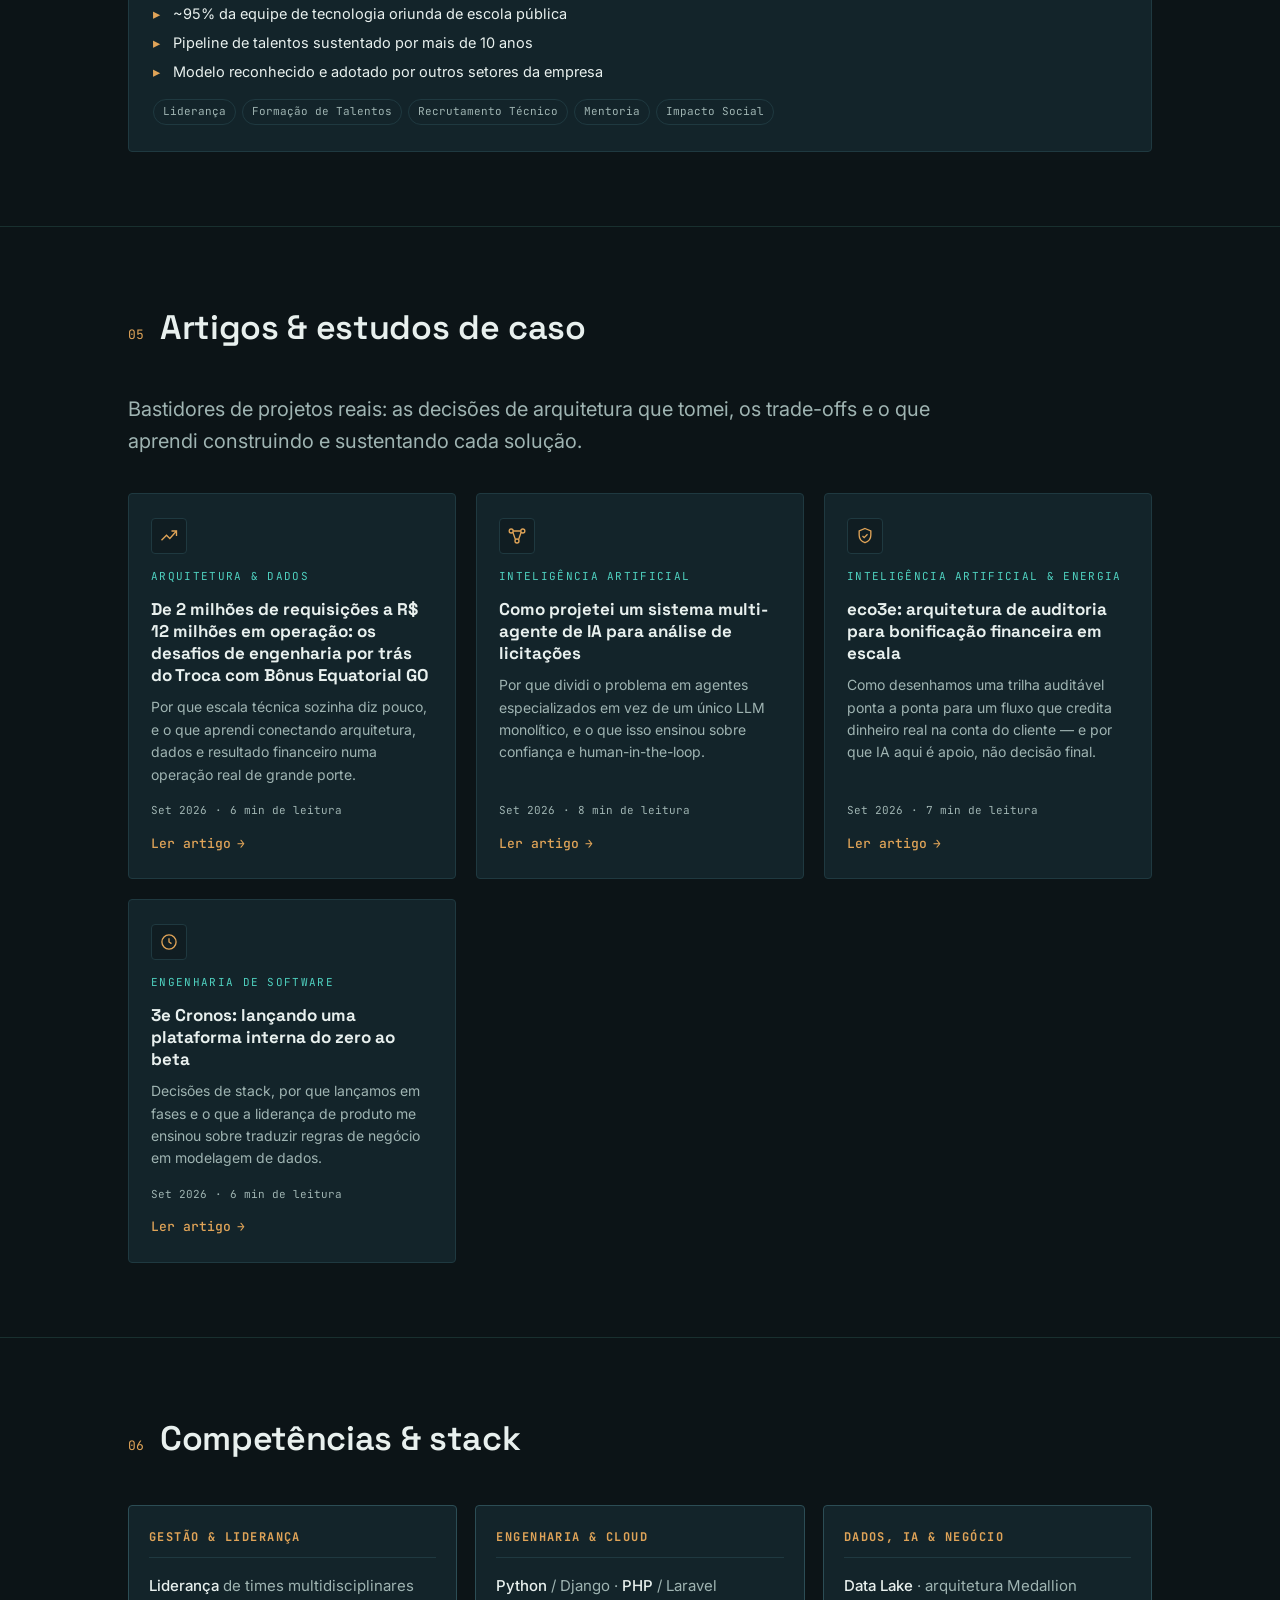
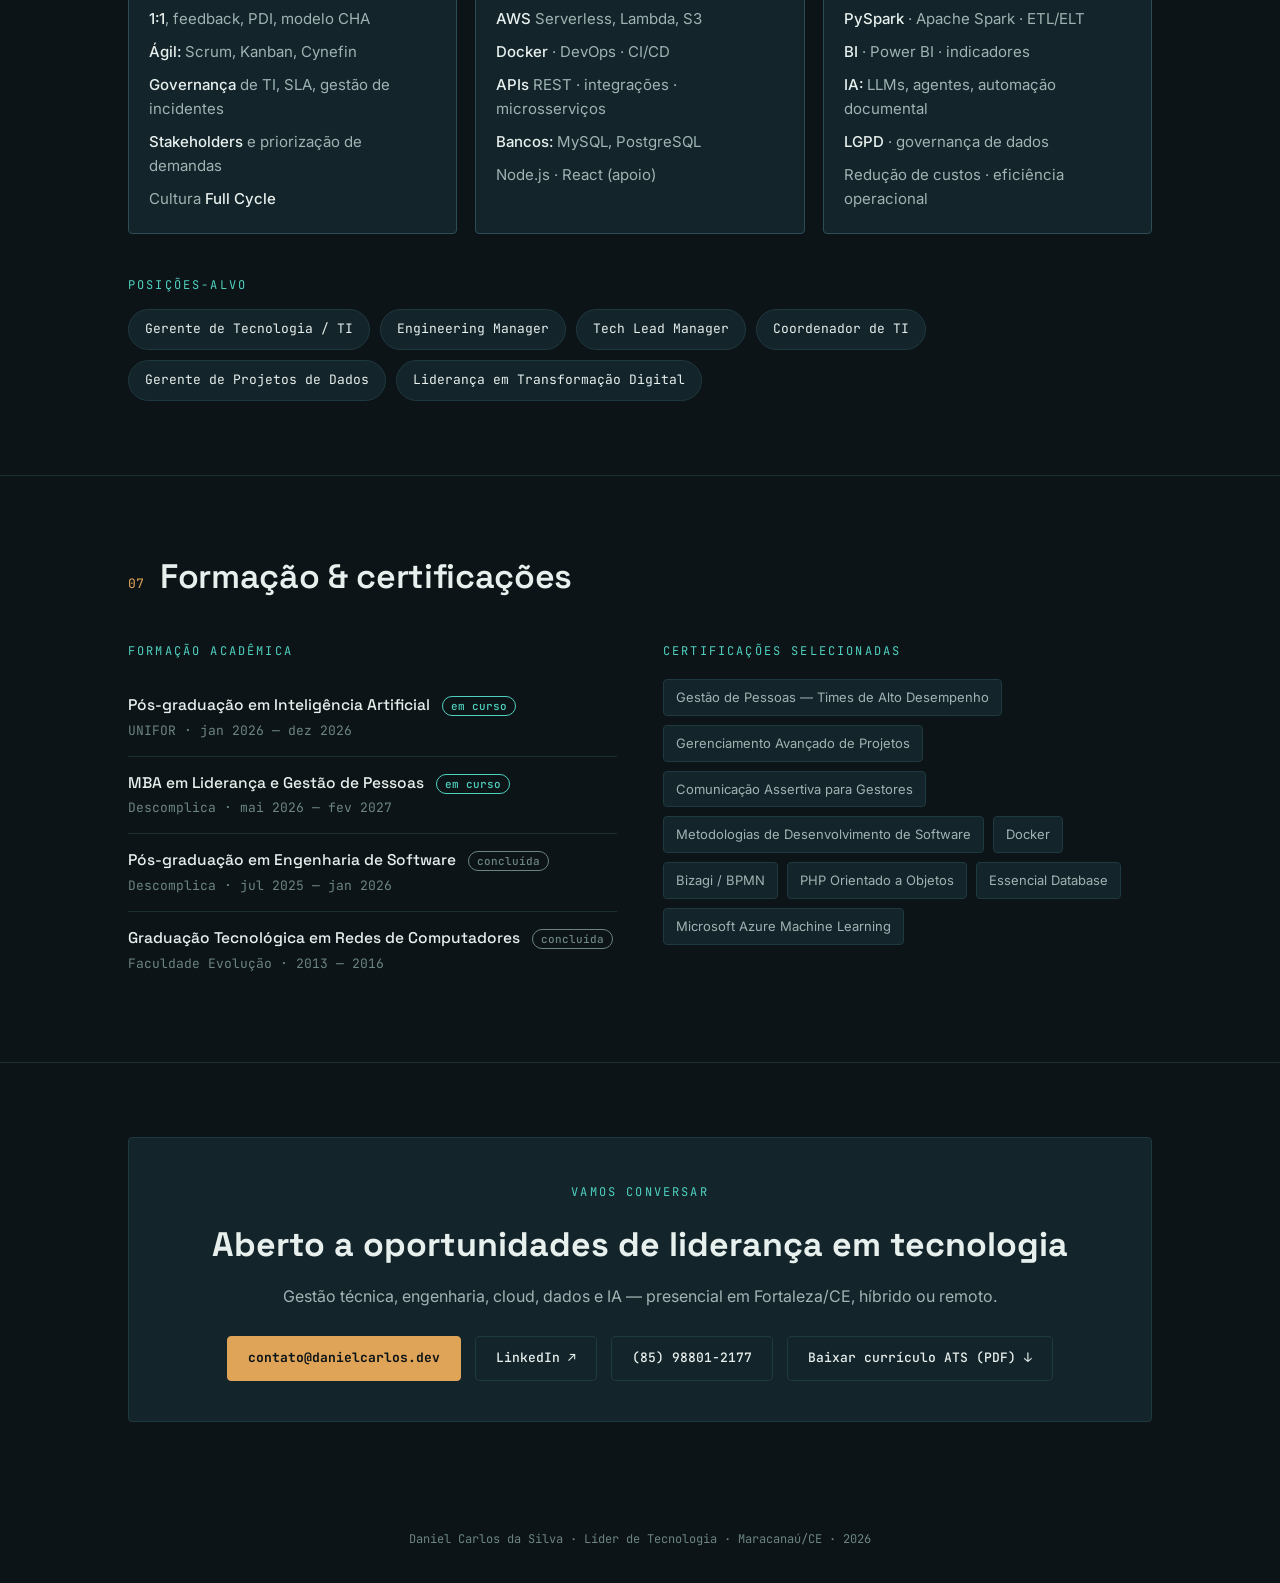
==== commit c2743d76: "feat: adiciona download do currículo em PDF otimizado para ATS" ====
--- a/index.html
+++ b/index.html
@@ -97,6 +97,7 @@
       </div>
       <div class="cta-row">
         <a class="btn primary" href="#contato">Entrar em contato</a>
+        <a class="btn" href="assets/curriculo-daniel-carlos-da-silva.pdf" download="curriculo-daniel-carlos-da-silva.pdf">Baixar currículo ATS (PDF) ↓</a>
         <a class="btn" href="https://www.linkedin.com/in/danielcdasilva" target="_blank" rel="noopener">LinkedIn ↗</a>
       </div>
     </div>
@@ -550,6 +551,7 @@
         <a class="btn primary" href="mailto:contato@danielcarlos.dev">contato@danielcarlos.dev</a>
         <a class="btn" href="https://www.linkedin.com/in/danielcdasilva" target="_blank" rel="noopener">LinkedIn ↗</a>
         <a class="btn" href="https://wa.me/5585988012177?text=Ol%C3%A1%20Daniel%2C%20vi%20seu%20portf%C3%B3lio%20e%20gostaria%20de%20conversar%20sobre%20uma%20oportunidade." target="_blank" rel="noopener">(85) 98801-2177</a>
+        <a class="btn" href="assets/curriculo-daniel-carlos-da-silva.pdf" download="curriculo-daniel-carlos-da-silva.pdf">Baixar currículo ATS (PDF) ↓</a>
       </div>
     </div>
   </div>
--- a/css/style.css
+++ b/css/style.css
@@ -28,6 +28,10 @@
 }
 ::selection{background:var(--accent);color:#0c1417}
 a{color:inherit;text-decoration:none}
+img,video{max-width:100%;height:auto}
+.hero-grid>*,.focus-grid>*,.metrics>*,.proj-grid>*,.article-grid>*,.skill-cols>*,.two-col>*{min-width:0}
+.wrap{overflow-wrap:anywhere}
+section[id]{scroll-margin-top:76px}
 
 ::-webkit-scrollbar{width:10px;height:10px}
 ::-webkit-scrollbar-track{background:var(--bg)}
@@ -102,22 +106,24 @@
 .navlinks a:hover::after{right:0}
 .navlinks a.active{color:var(--accent-2)}
 .navlinks a.active::after{right:0;background:var(--accent-2)}
-@media(max-width:680px){.navlinks a::after{display:none}}
+@media(max-width:820px){.navlinks a::after{display:none}}
 .nav-toggle{display:none;background:none;border:1px solid var(--line);border-radius:var(--radius);width:44px;height:44px;cursor:pointer;position:relative}
 .nav-toggle span,.nav-toggle span::before,.nav-toggle span::after{
   content:"";position:absolute;left:12px;width:20px;height:2px;background:var(--ink);transition:.2s;
 }
 .nav-toggle span{top:21px}
+.nav-toggle span::before,.nav-toggle span::after{left:0}
 .nav-toggle span::before{top:-6px}
 .nav-toggle span::after{top:6px}
 .nav-toggle.open span{background:transparent}
 .nav-toggle.open span::before{top:0;transform:rotate(45deg)}
 .nav-toggle.open span::after{top:0;transform:rotate(-45deg)}
-@media(max-width:680px){
+@media(max-width:820px){
   .navlinks{
     display:none;position:absolute;top:100%;left:0;right:0;
     flex-direction:column;gap:0;background:var(--bg-elev);
     border-bottom:1px solid var(--line-soft);padding:6px 0;
+    max-height:calc(100dvh - 60px);overflow-y:auto;
   }
   .navlinks.open{display:flex}
   .navlinks a{padding:15px 28px;border-top:1px solid var(--line-soft)}
@@ -144,7 +150,7 @@
   font-family:'JetBrains Mono',monospace;font-size:13px;color:var(--ink-faint);
   margin-bottom:22px;display:flex;align-items:center;gap:10px;
 }
-.role-line .dot{width:7px;height:7px;border-radius:50%;background:var(--accent-2);box-shadow:0 0 0 3px rgba(79,209,192,.18);animation:pulse-dot 2.4s ease-in-out infinite}
+.role-line .dot{flex-shrink:0;width:7px;height:7px;border-radius:50%;background:var(--accent-2);box-shadow:0 0 0 3px rgba(79,209,192,.18);animation:pulse-dot 2.4s ease-in-out infinite}
 @keyframes pulse-dot{0%,100%{box-shadow:0 0 0 3px rgba(79,209,192,.18)}50%{box-shadow:0 0 0 6px rgba(79,209,192,.3)}}
 @media(prefers-reduced-motion:reduce){.role-line .dot{animation:none}}
 h1{
@@ -173,7 +179,7 @@
   display:flex;flex-wrap:wrap;gap:10px 28px;margin-top:30px;
   font-family:'JetBrains Mono',monospace;font-size:13px;color:var(--ink-dim);
 }
-.hero-meta span{display:flex;align-items:center;gap:8px}
+.hero-meta span{display:flex;flex-wrap:wrap;align-items:center;gap:4px 8px;min-width:0;max-width:100%}
 .hero-meta b{color:var(--accent-2);font-weight:500}
 .cta-row{display:flex;flex-wrap:wrap;gap:12px;margin-top:34px}
 .btn{
@@ -435,7 +441,23 @@
   section{padding:54px 0}
   .cta-row{flex-direction:column}
   .cta-row .btn{justify-content:center}
+  .btn{min-height:44px;justify-content:center;text-align:center;max-width:100%}
+  .role-line{align-items:flex-start;font-size:12px}
+  .role-line .dot{margin-top:6px}
+  .hero-command{display:block}
+  .hero-command .prompt{margin-right:6px}
+  .hero-stat{flex-basis:100%;padding:16px 18px}
+  .hero-meta{gap:12px}
+  .sec-head{gap:10px;margin-bottom:26px}
+  .sec-no{flex-shrink:0}
+  .focus,.proj,.article-card,.skill-col,.metric{padding:22px 18px}
+  .deck-cta{border-radius:var(--radius);max-width:100%;font-size:12px}
+  .deck-cta span{flex-shrink:0}
+  .role-pill{max-width:100%;font-size:12px;padding:9px 12px}
+  .edu-item .st{display:inline-block;margin:4px 0 0}
+  .article-meta{flex-wrap:wrap}
   .contact-box{padding:30px 20px}
   .contact-links{flex-direction:column}
   .contact-links .btn{justify-content:center}
-}
+  .contact-links .btn{padding:11px 12px;font-size:12px}
+}
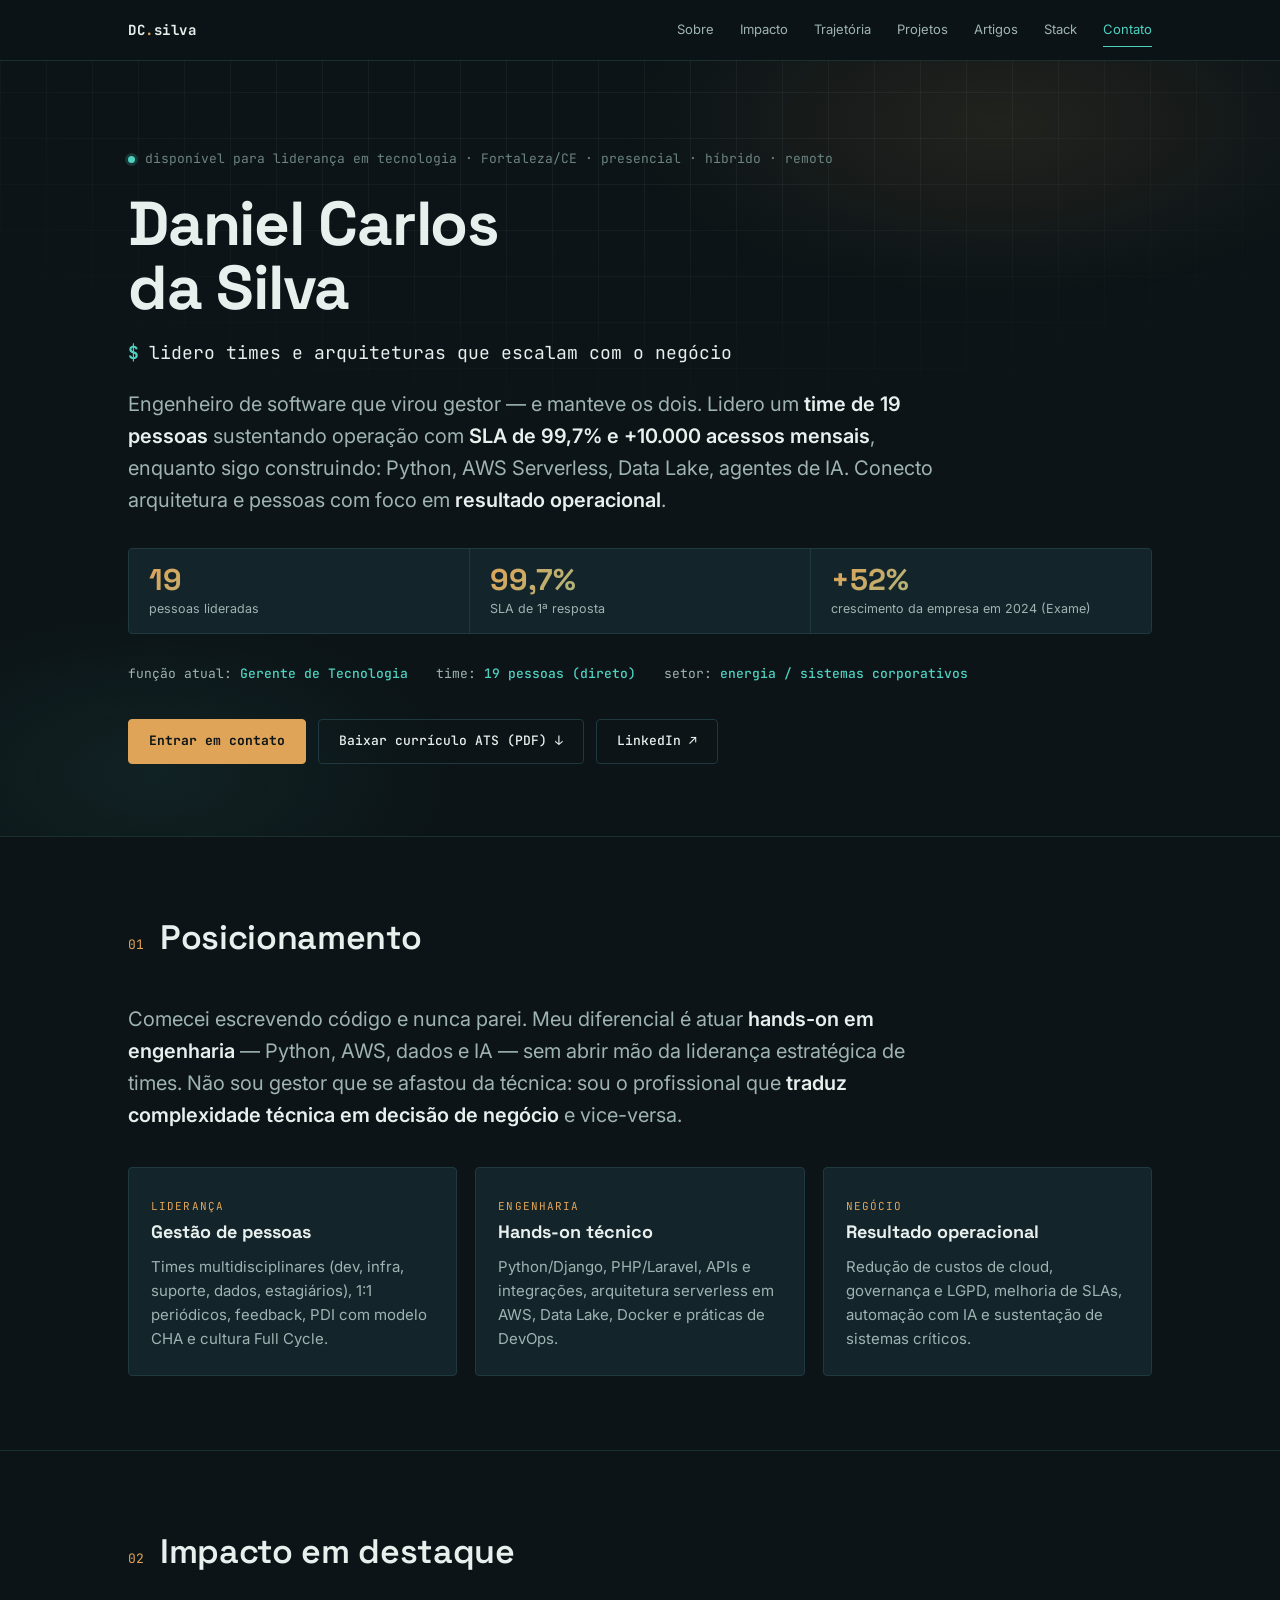
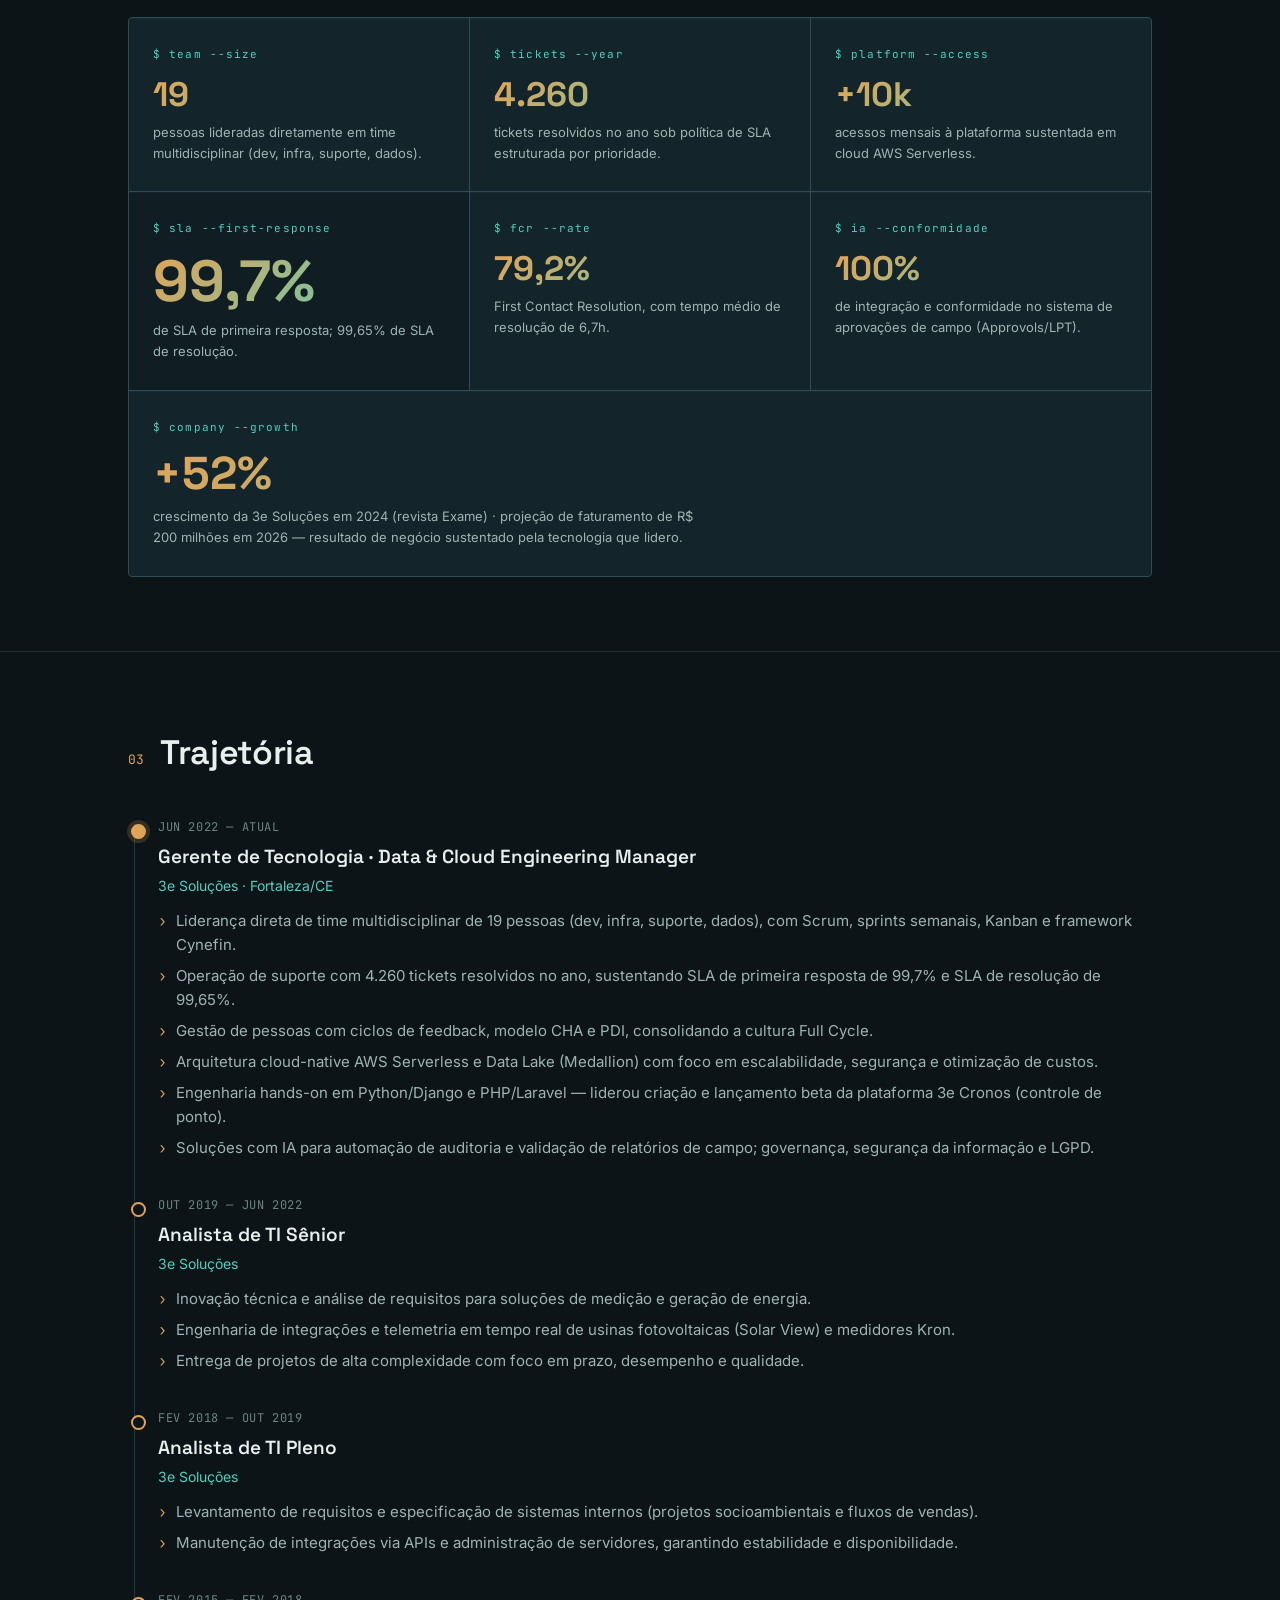
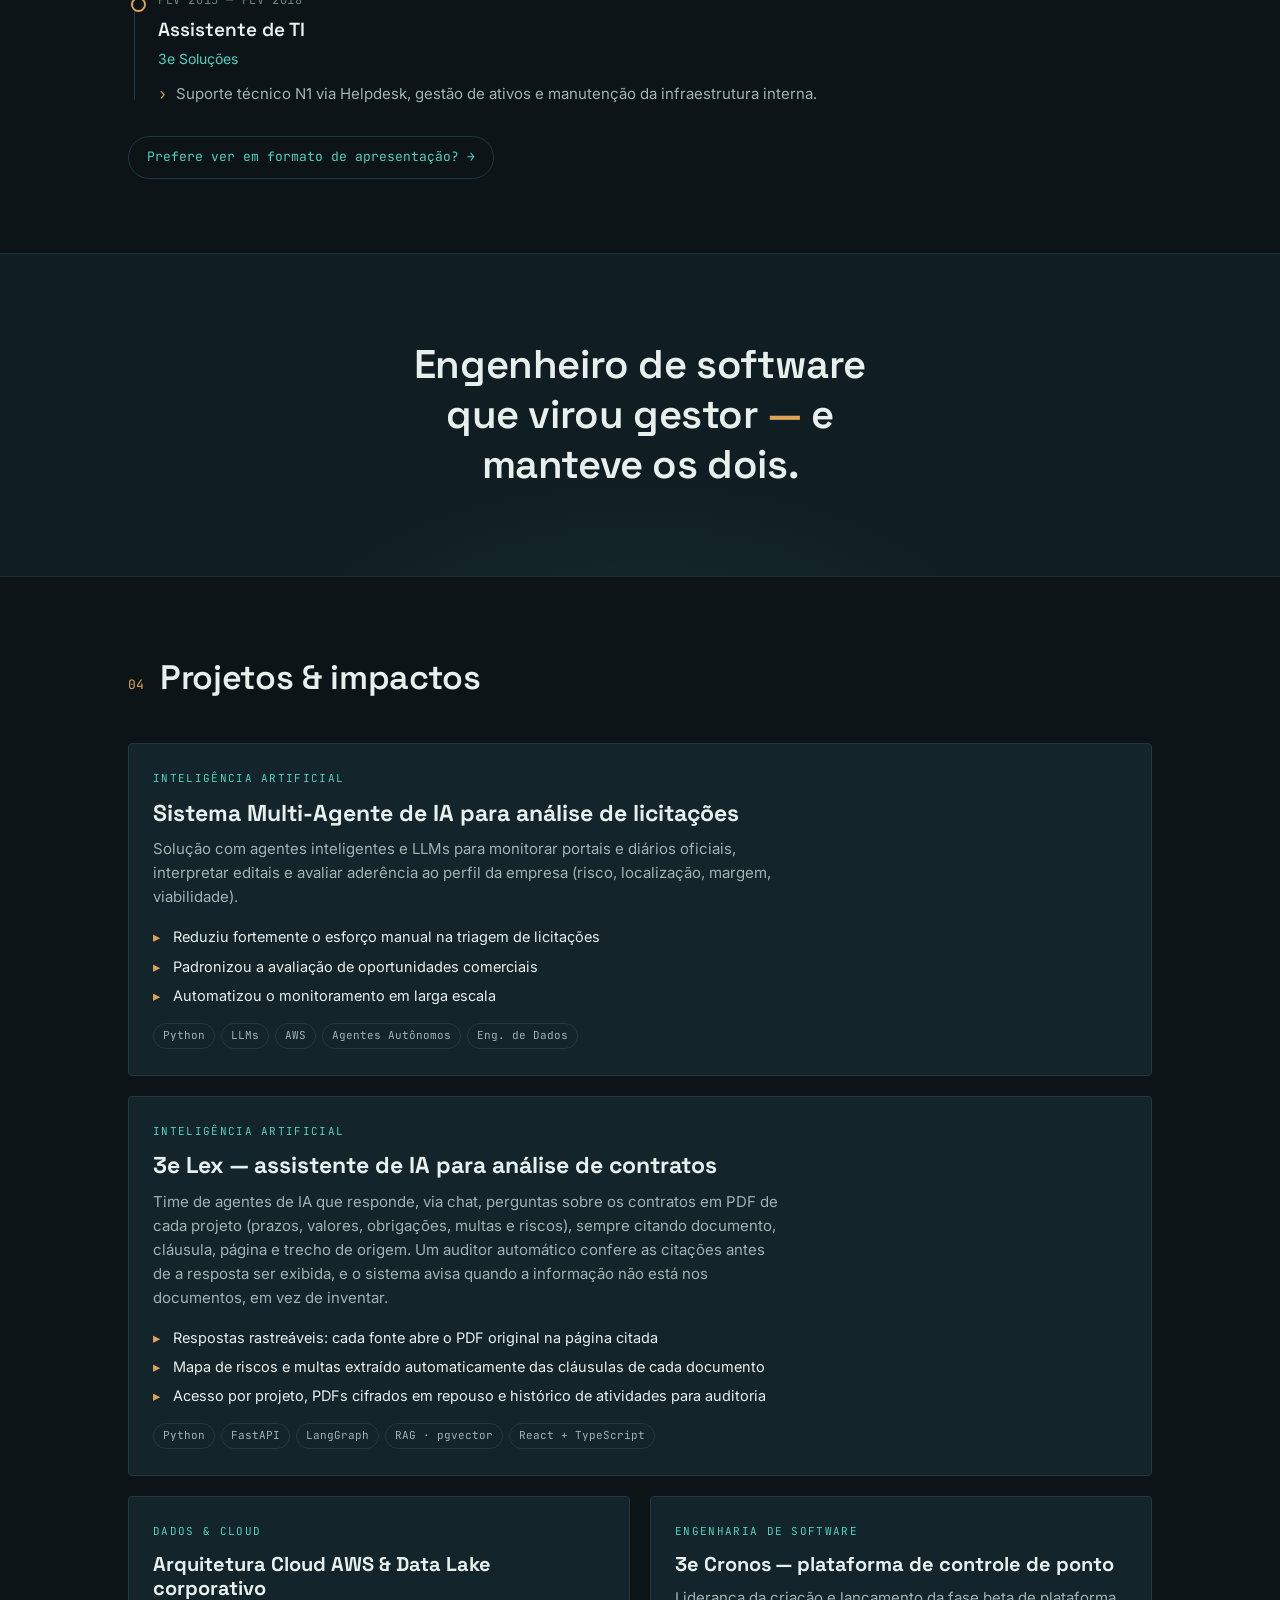
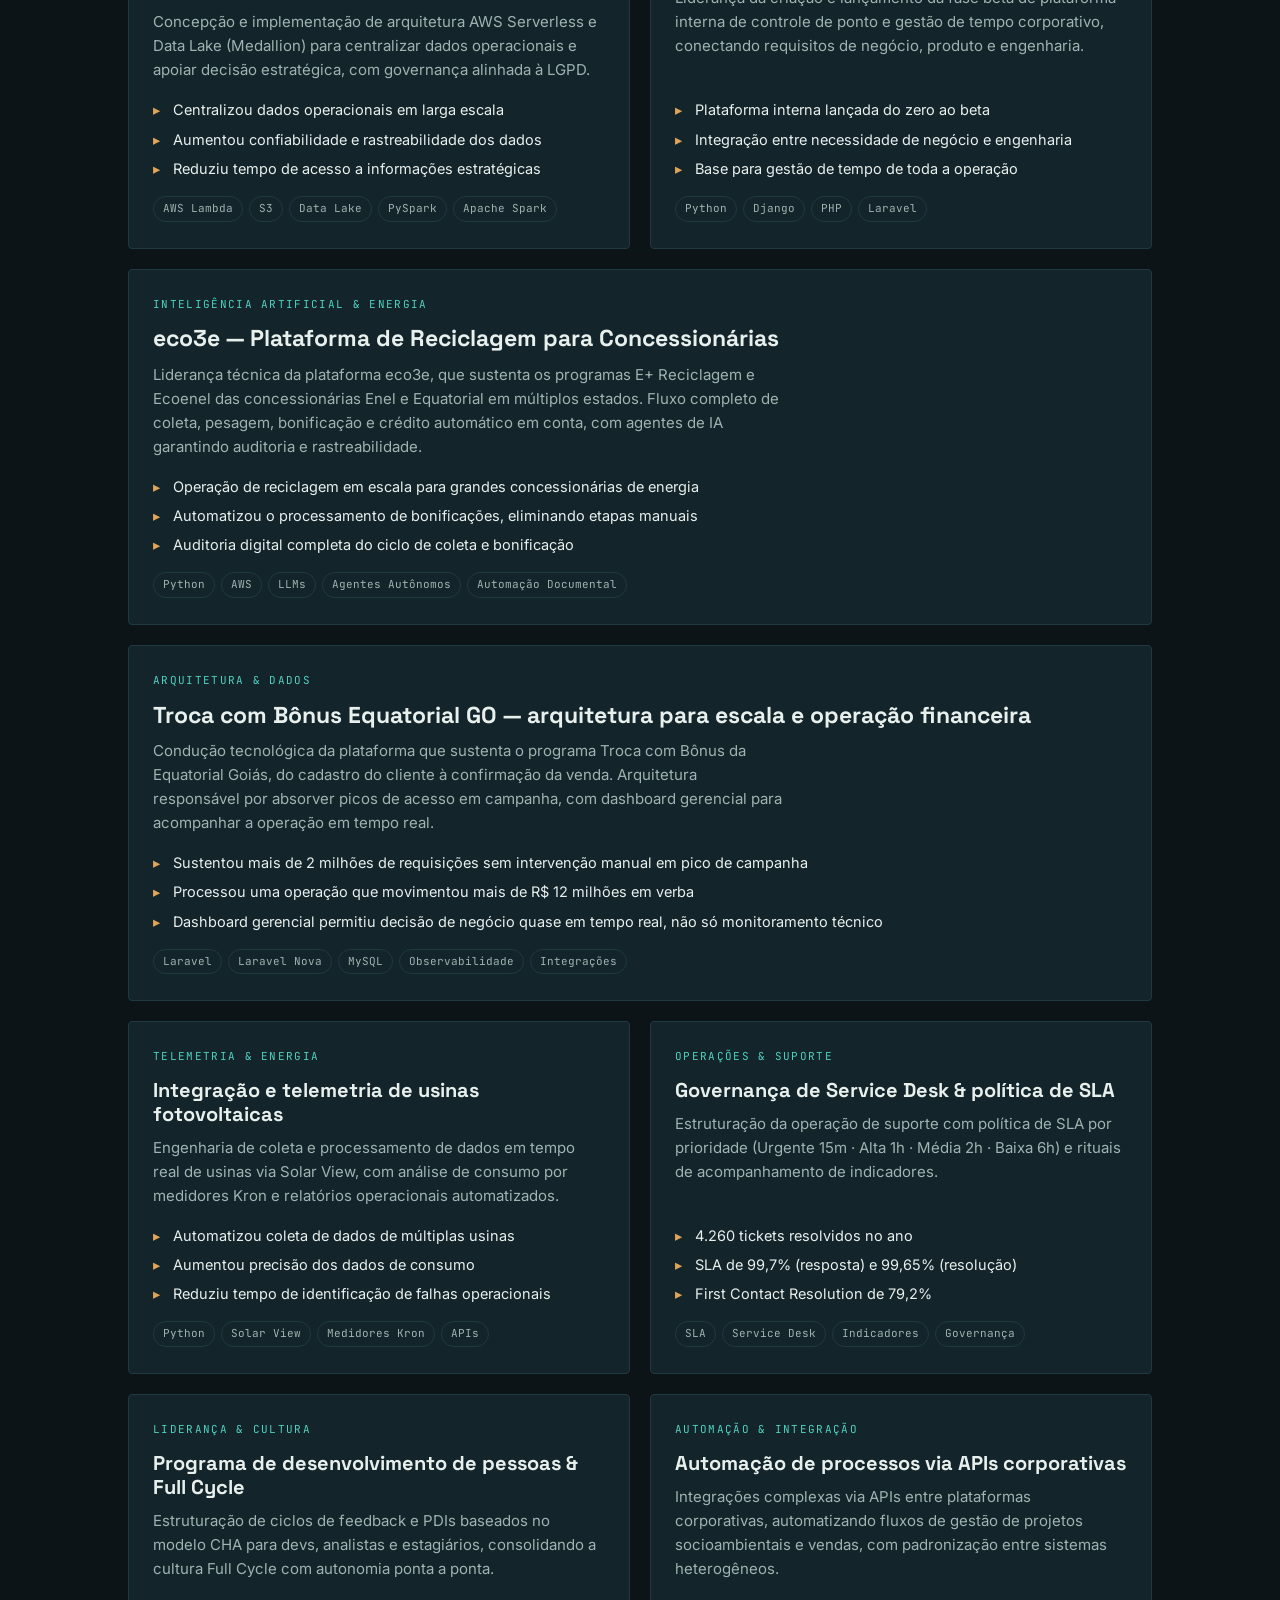
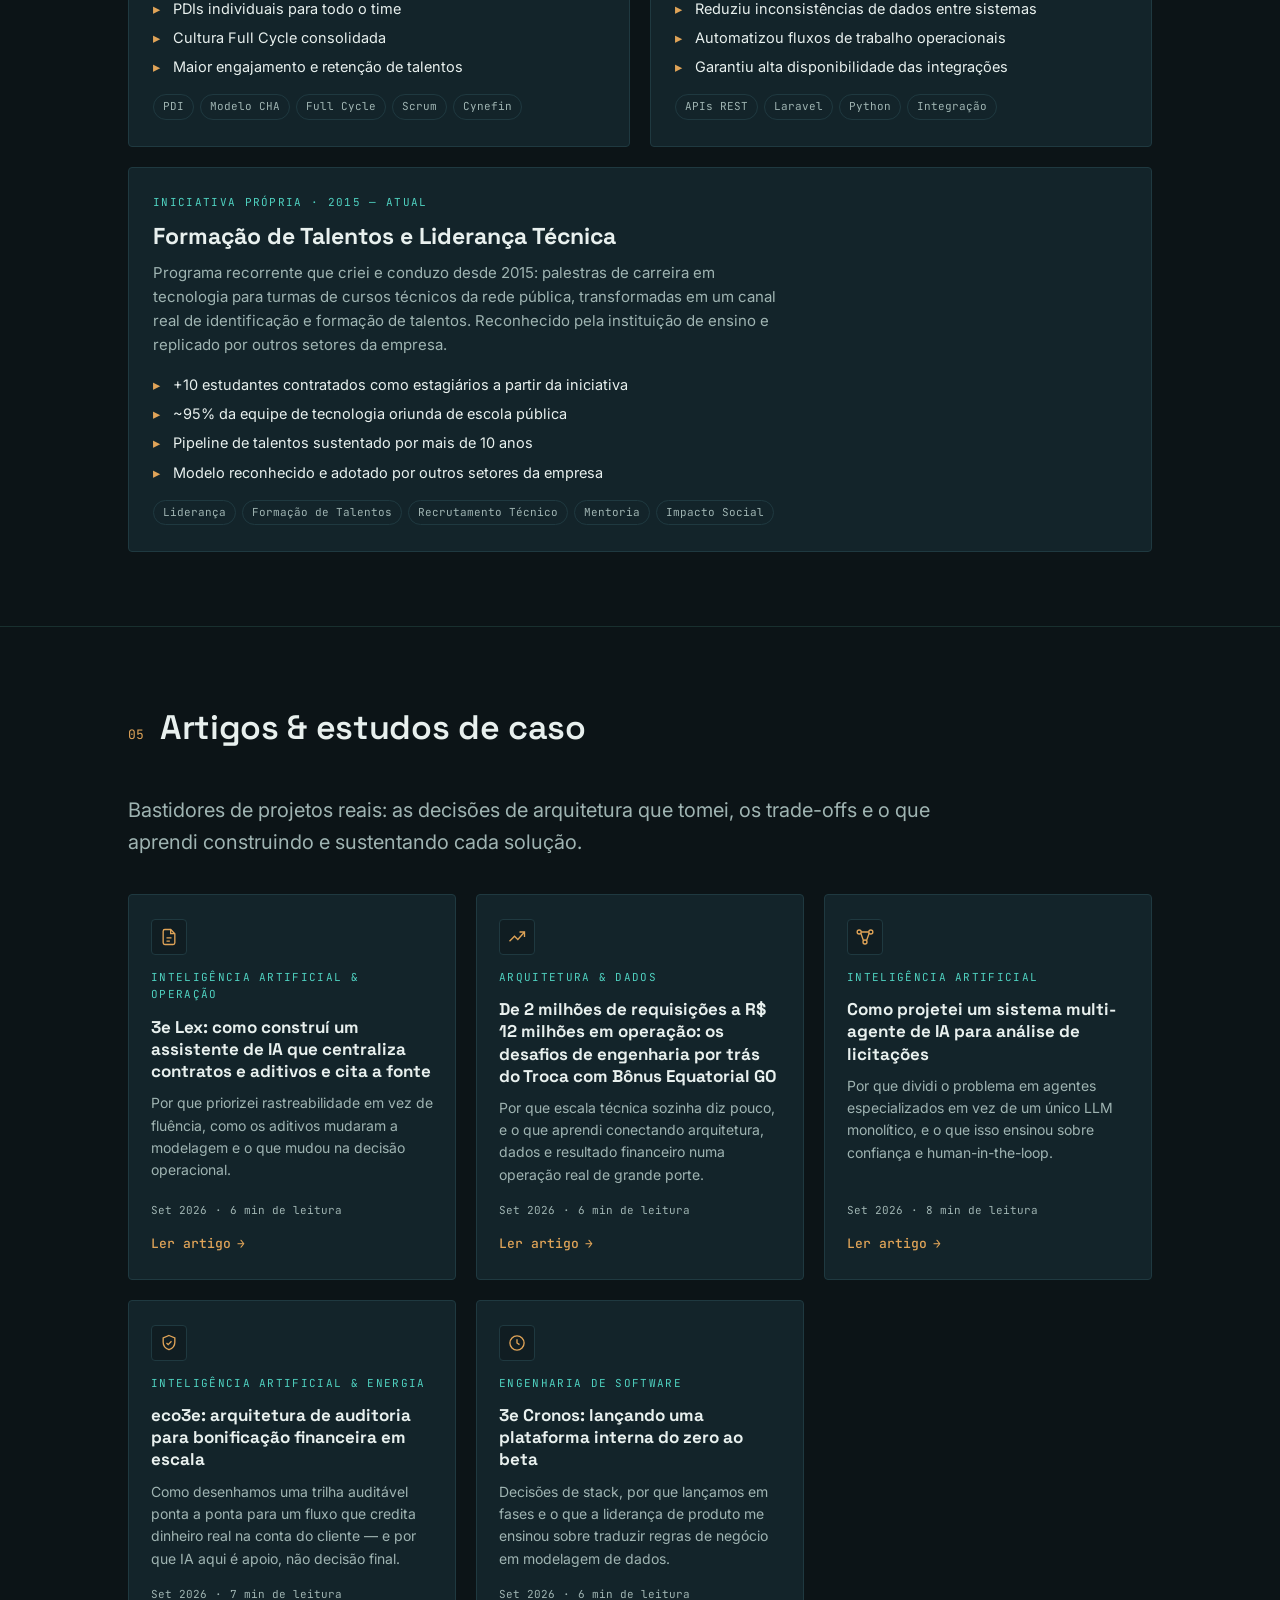
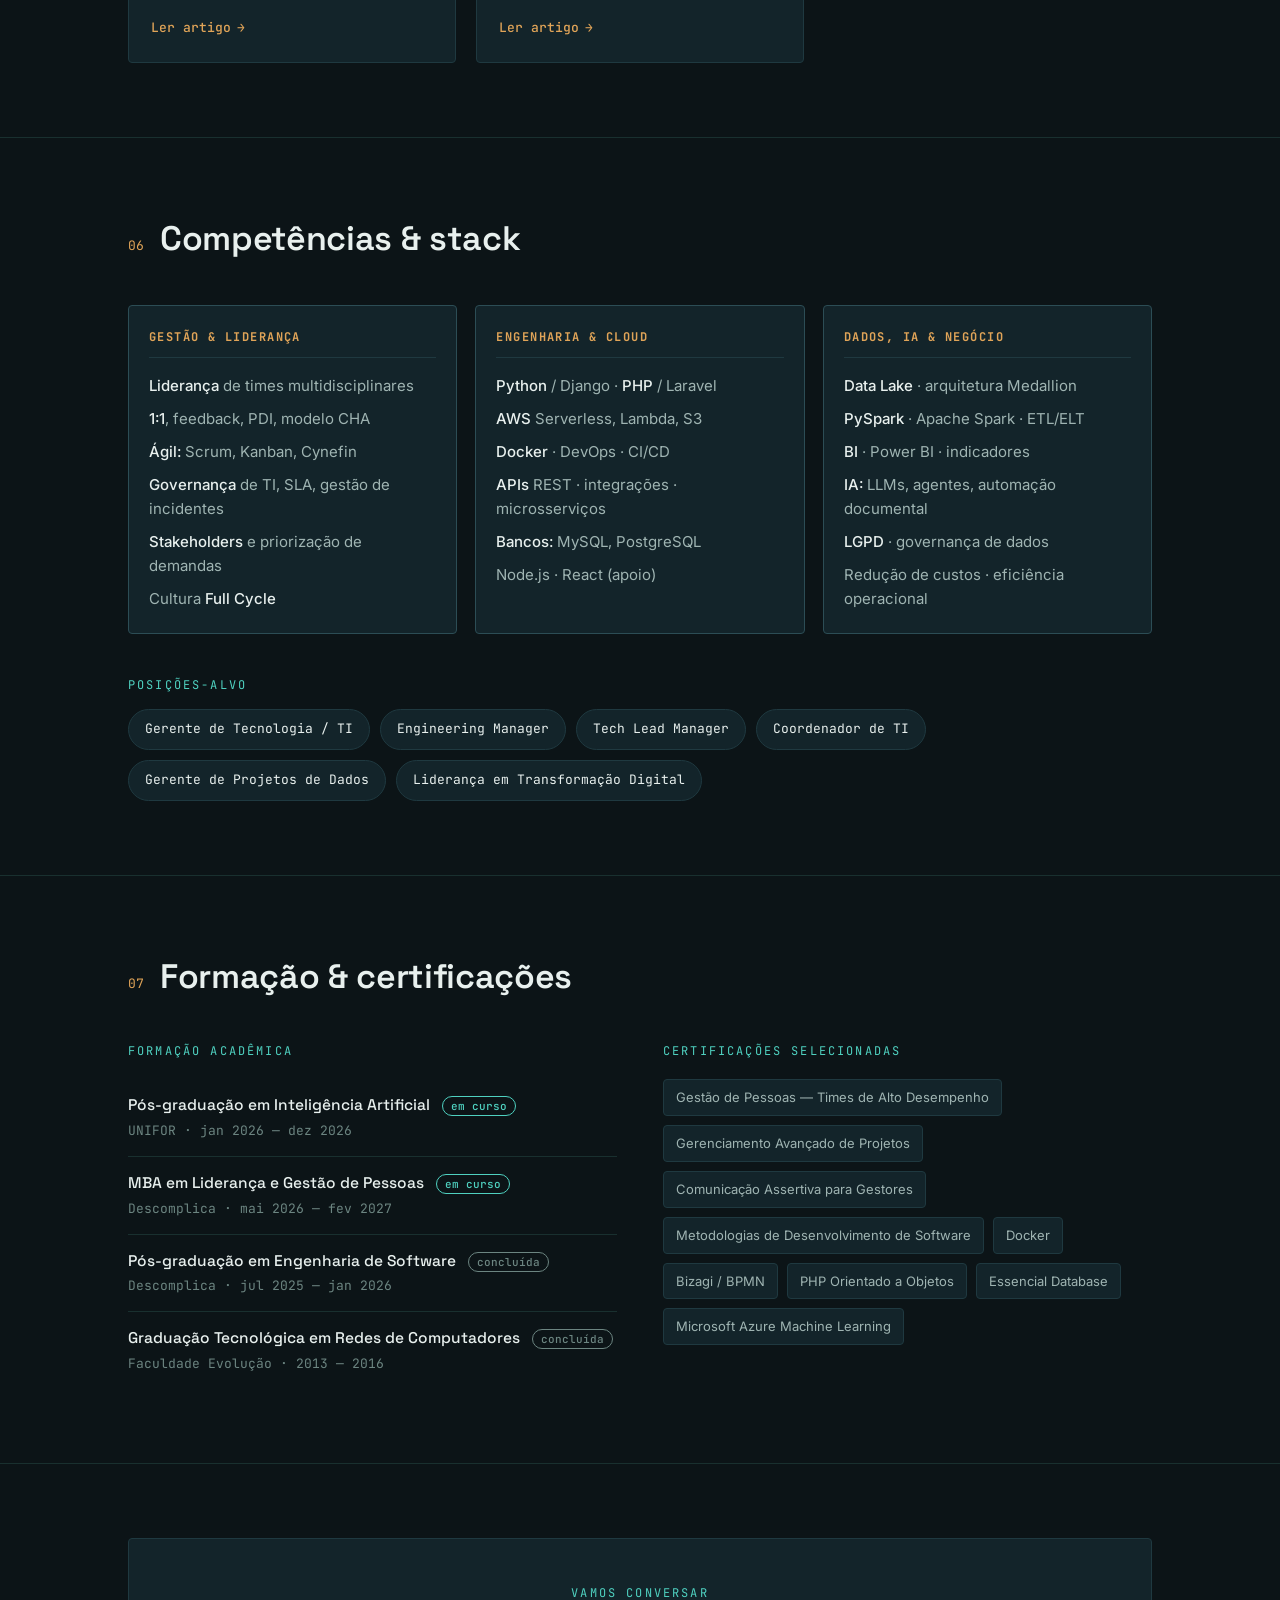
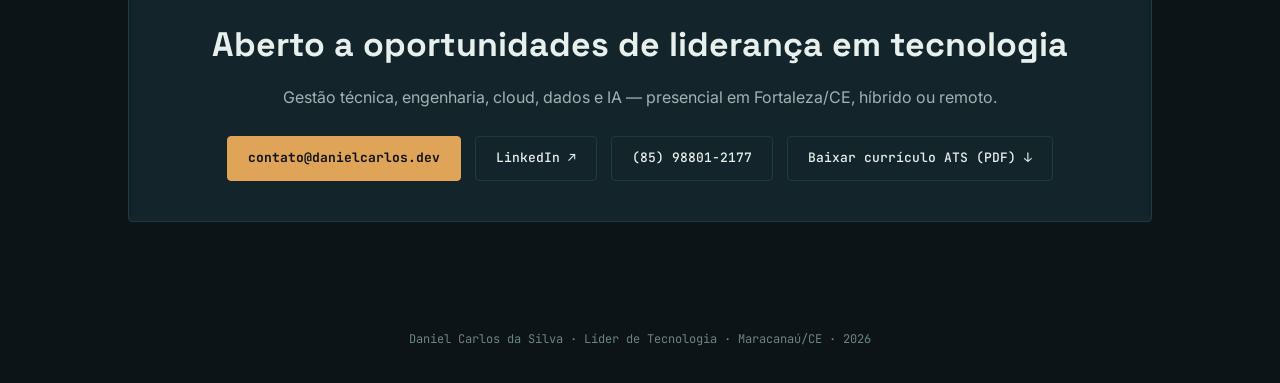
==== commit 2ac02e71: "feat: adiciona projeto 3e Lex, artigo e atualiza currículo - index.html: card do projeto 3e Lex em P" ====
--- a/index.html
+++ b/index.html
@@ -250,6 +250,20 @@
         </div>
       </div>
 
+      <div class="proj proj-featured reveal">
+        <span class="cat">Inteligência Artificial</span>
+        <h3>3e Lex — assistente de IA para análise de contratos</h3>
+        <p>Time de agentes de IA que responde, via chat, perguntas sobre os contratos em PDF de cada projeto (prazos, valores, obrigações, multas e riscos), sempre citando documento, cláusula, página e trecho de origem. Um auditor automático confere as citações antes de a resposta ser exibida, e o sistema avisa quando a informação não está nos documentos, em vez de inventar.</p>
+        <ul class="impacts">
+          <li>Respostas rastreáveis: cada fonte abre o PDF original na página citada</li>
+          <li>Mapa de riscos e multas extraído automaticamente das cláusulas de cada documento</li>
+          <li>Acesso por projeto, PDFs cifrados em repouso e histórico de atividades para auditoria</li>
+        </ul>
+        <div class="stack">
+          <span class="chip">Python</span><span class="chip">FastAPI</span><span class="chip">LangGraph</span><span class="chip">RAG · pgvector</span><span class="chip">React + TypeScript</span>
+        </div>
+      </div>
+
       <div class="proj reveal">
         <span class="cat">Dados &amp; Cloud</span>
         <h3>Arquitetura Cloud AWS &amp; Data Lake corporativo</h3>
@@ -387,6 +401,19 @@
     <div class="sec-head"><span class="sec-no">05</span><h2>Artigos &amp; estudos de caso</h2></div>
     <p class="lede reveal" style="margin-bottom:36px">Bastidores de projetos reais: as decisões de arquitetura que tomei, os trade-offs e o que aprendi construindo e sustentando cada solução.</p>
     <div class="article-grid">
+
+      <a class="article-card reveal" href="artigos/3e-lex-analise-contratos-ia.html">
+        <span class="article-icon" aria-hidden="true">
+          <svg width="20" height="20" viewBox="0 0 24 24" fill="none" stroke="currentColor" stroke-width="1.6"><path d="M14 3H7a2 2 0 0 0-2 2v14a2 2 0 0 0 2 2h10a2 2 0 0 0 2-2V8z"/><path d="M14 3v5h5"/><path d="M9 13h6M9 17h4"/></svg>
+        </span>
+        <span class="cat">Inteligência Artificial &amp; Operação</span>
+        <h3>3e Lex: como construí um assistente de IA que centraliza contratos e aditivos e cita a fonte</h3>
+        <p>Por que priorizei rastreabilidade em vez de fluência, como os aditivos mudaram a modelagem e o que mudou na decisão operacional.</p>
+        <div class="article-meta">
+          <span>Set 2026</span><span>·</span><span>6 min de leitura</span>
+        </div>
+        <span class="read-more">Ler artigo <span aria-hidden="true">→</span></span>
+      </a>
 
       <a class="article-card reveal" href="artigos/troca-bonus-equatorial-go.html">
         <span class="article-icon" aria-hidden="true">
--- a/css/style.css
+++ b/css/style.css
@@ -348,7 +348,7 @@
   display:inline-flex;align-items:center;gap:8px;margin-bottom:26px;transition:color .2s;
 }
 .article-hero .back-link:hover{color:var(--accent-2)}
-.article-hero .cat{font-family:'JetBrains Mono',monospace;font-size:12px;color:var(--accent-2);letter-spacing:.12em;text-transform:uppercase}
+.article-hero .cat{display:block;font-family:'JetBrains Mono',monospace;font-size:12px;color:var(--accent-2);letter-spacing:.12em;text-transform:uppercase}
 .article-hero h1{
   font-family:'Space Grotesk',sans-serif;font-weight:700;
   font-size:clamp(28px,5vw,44px);line-height:1.12;letter-spacing:-.02em;
@@ -359,7 +359,14 @@
   display:flex;flex-wrap:wrap;gap:10px 22px;
   font-family:'JetBrains Mono',monospace;font-size:13px;color:var(--ink-faint);
 }
-.article-body{padding:56px 0;max-width:70ch;margin:0 auto}
+.article-body{position:relative;z-index:1;padding:56px 28px;max-width:calc(70ch + 56px);margin:0 auto;overflow-wrap:anywhere}
+/* Reading must never depend on a scroll animation or JavaScript. */
+.article-body.reveal{opacity:1;transform:none;transition:none}
+.article-loading{display:none;position:relative;z-index:1;max-width:calc(70ch + 56px);margin:0 auto;padding:20px 28px;color:var(--ink-dim);font-size:14px;align-items:center;gap:10px}
+html.article-is-loading .article-loading{display:flex}
+.article-loading::before{content:"";width:18px;height:18px;flex-shrink:0;border:2px solid var(--line);border-top-color:var(--accent-2);border-radius:50%;animation:article-spin .8s linear infinite}
+@keyframes article-spin{to{transform:rotate(360deg)}}
+@media(prefers-reduced-motion:reduce){.article-loading::before{animation:none}}
 .article-body h2{
   font-family:'Space Grotesk',sans-serif;font-weight:600;font-size:clamp(20px,2.6vw,26px);
   letter-spacing:-.01em;margin:44px 0 16px;
@@ -382,7 +389,7 @@
 .article-callout p{margin-bottom:0;color:var(--ink-dim);font-size:14.5px}
 .article-stack{display:flex;flex-wrap:wrap;gap:6px;margin:8px 0 0}
 .article-footer-cta{
-  max-width:70ch;margin:0 auto;padding:0 0 64px;
+  position:relative;z-index:1;max-width:calc(70ch + 56px);margin:0 auto;padding:0 28px 64px;overflow-wrap:anywhere;
 }
 
 /* ---------- SKILLS ---------- */
@@ -456,6 +463,12 @@
   .role-pill{max-width:100%;font-size:12px;padding:9px 12px}
   .edu-item .st{display:inline-block;margin:4px 0 0}
   .article-meta{flex-wrap:wrap}
+  .article-hero{padding:36px 0 30px}
+  .article-body{padding:36px 18px}
+  .article-footer-cta{padding:0 18px 48px}
+  .article-loading{padding:16px 18px}
+  .article-meta-row{gap:8px 12px;font-size:12px}
+  .article-callout{padding:18px 16px}
   .contact-box{padding:30px 20px}
   .contact-links{flex-direction:column}
   .contact-links .btn{justify-content:center}
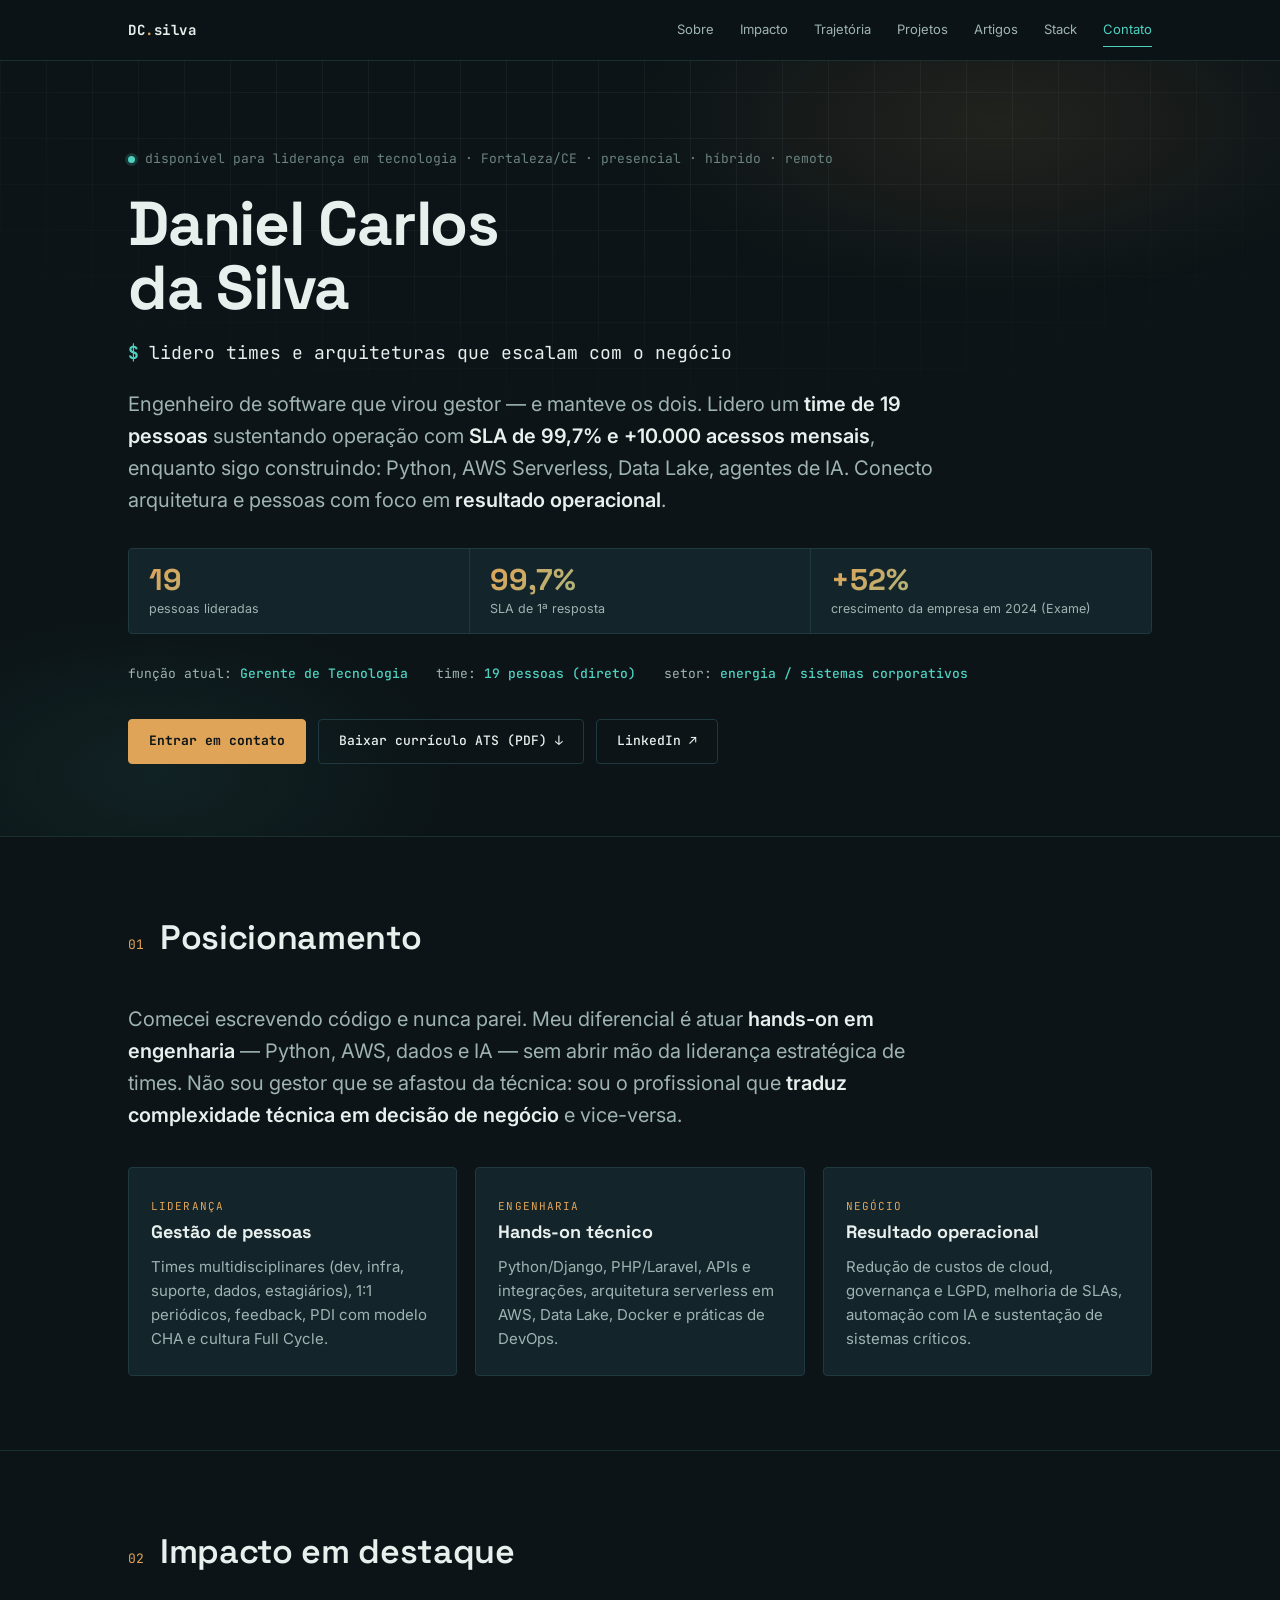
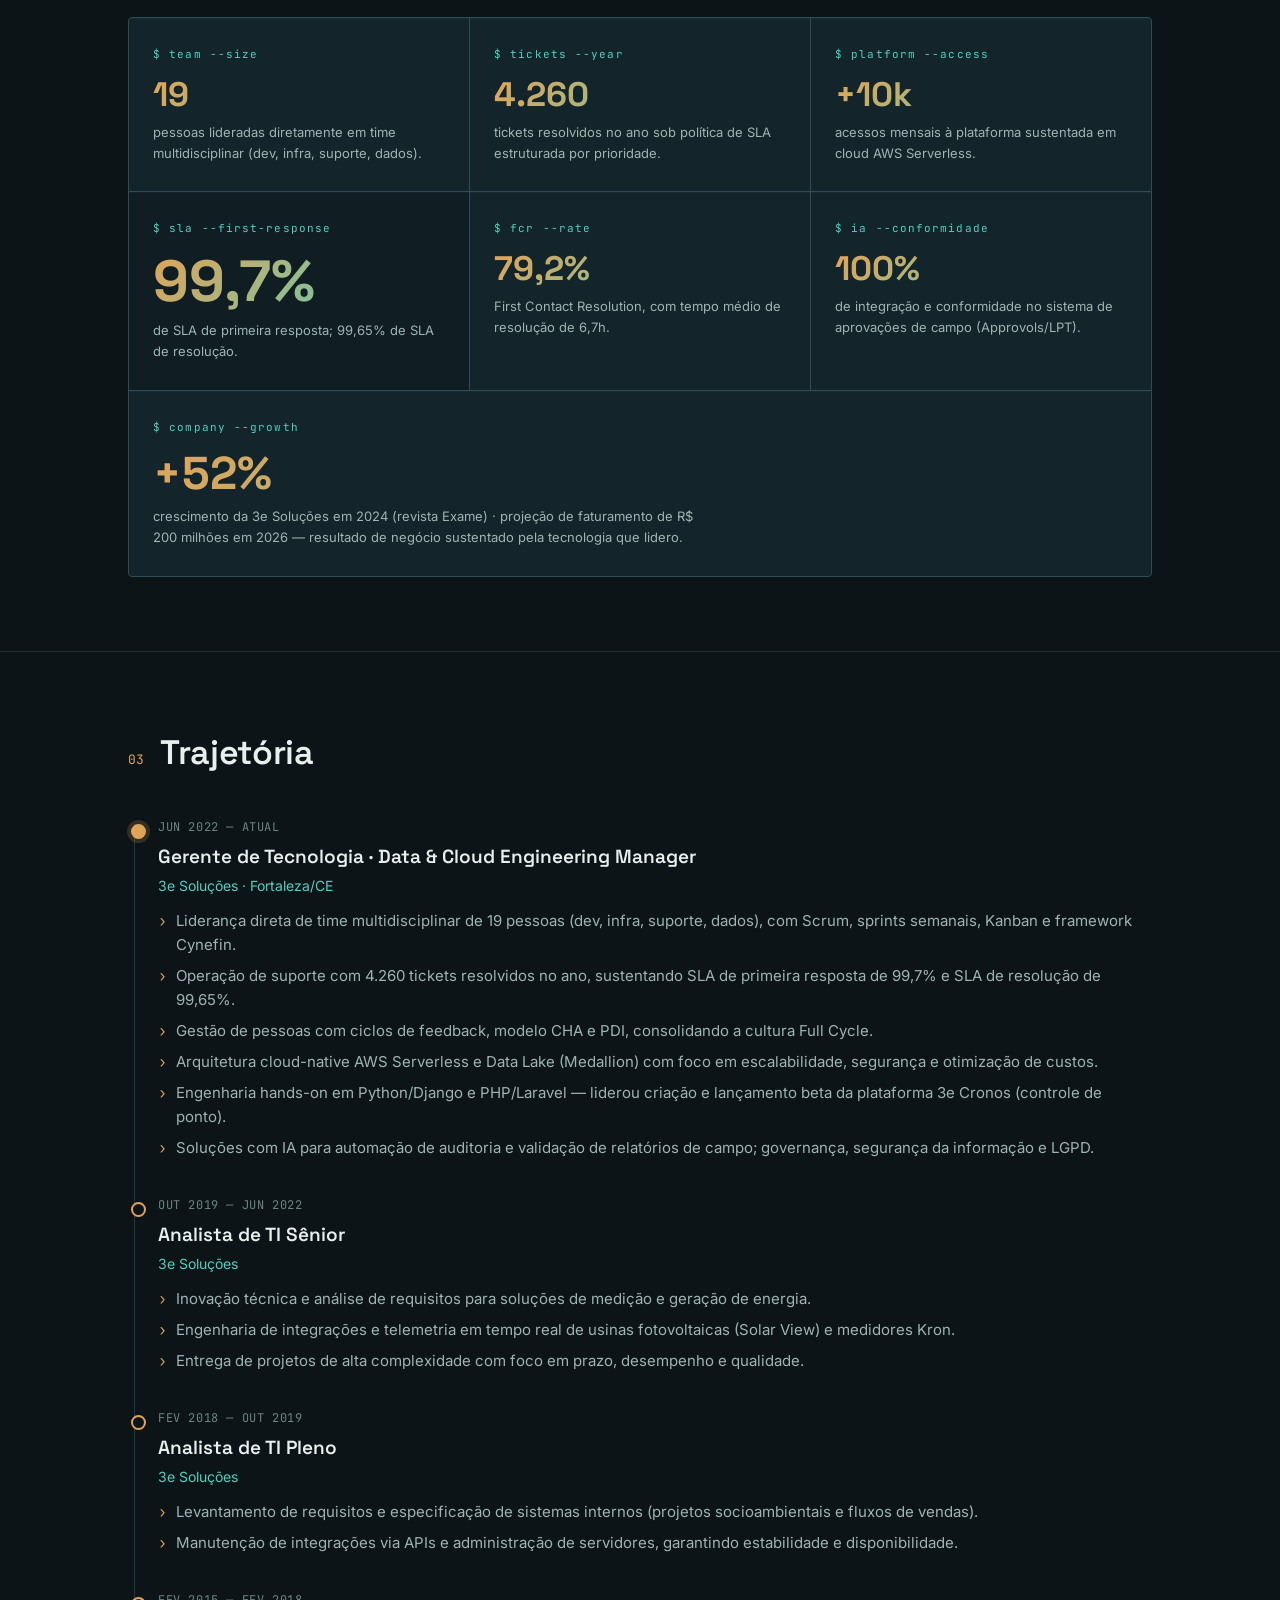
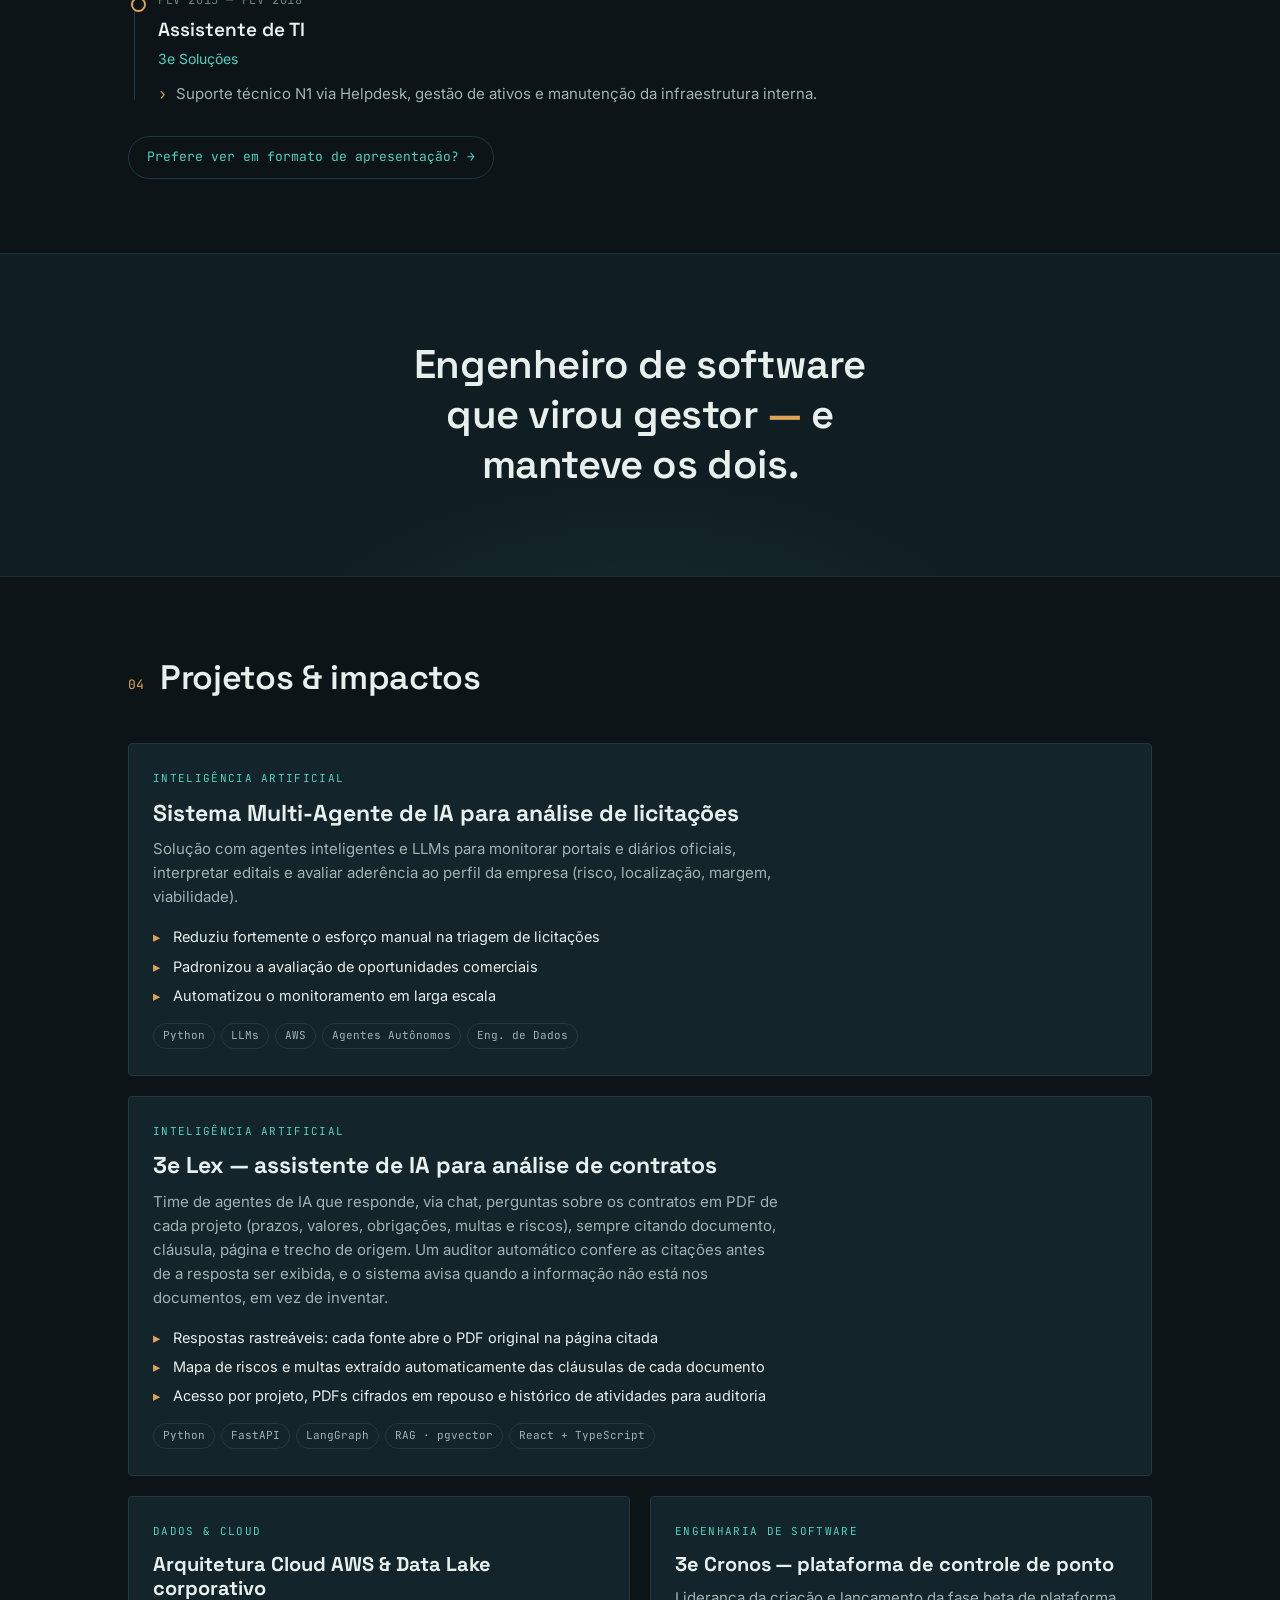
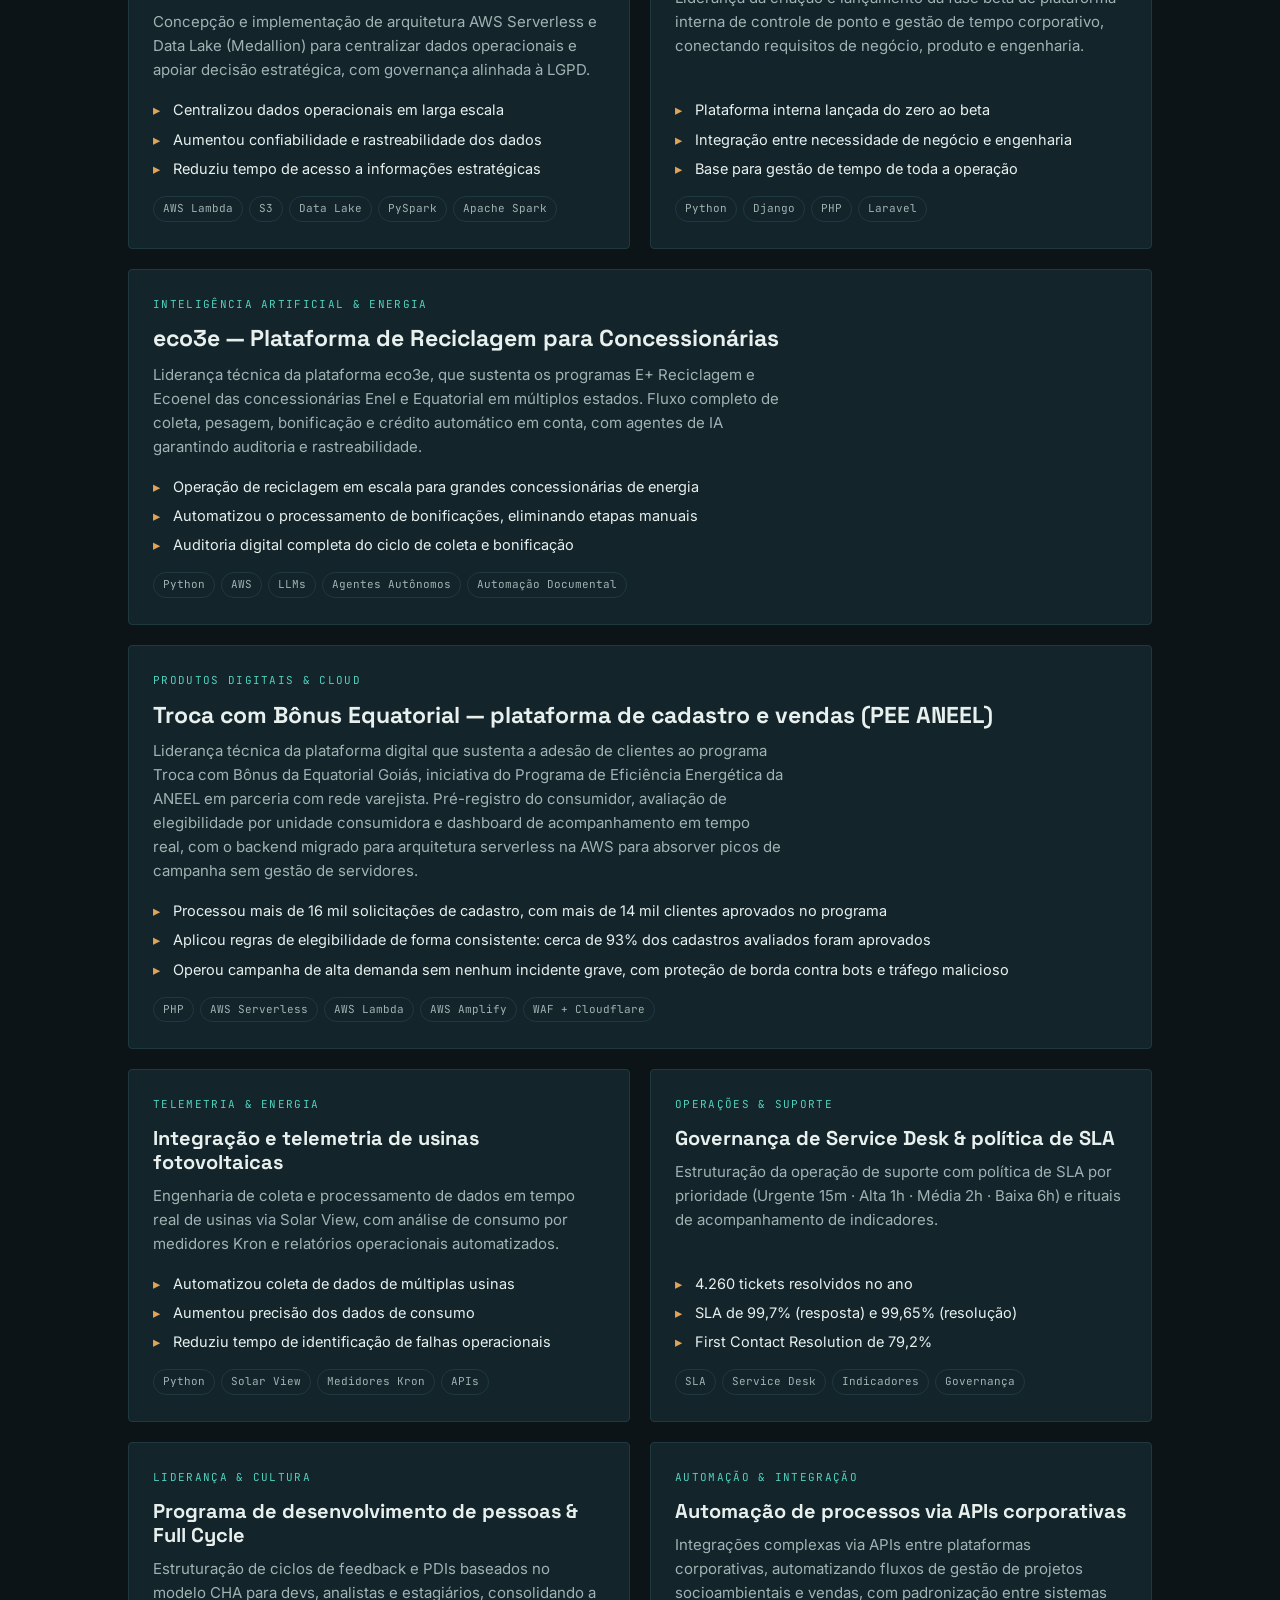
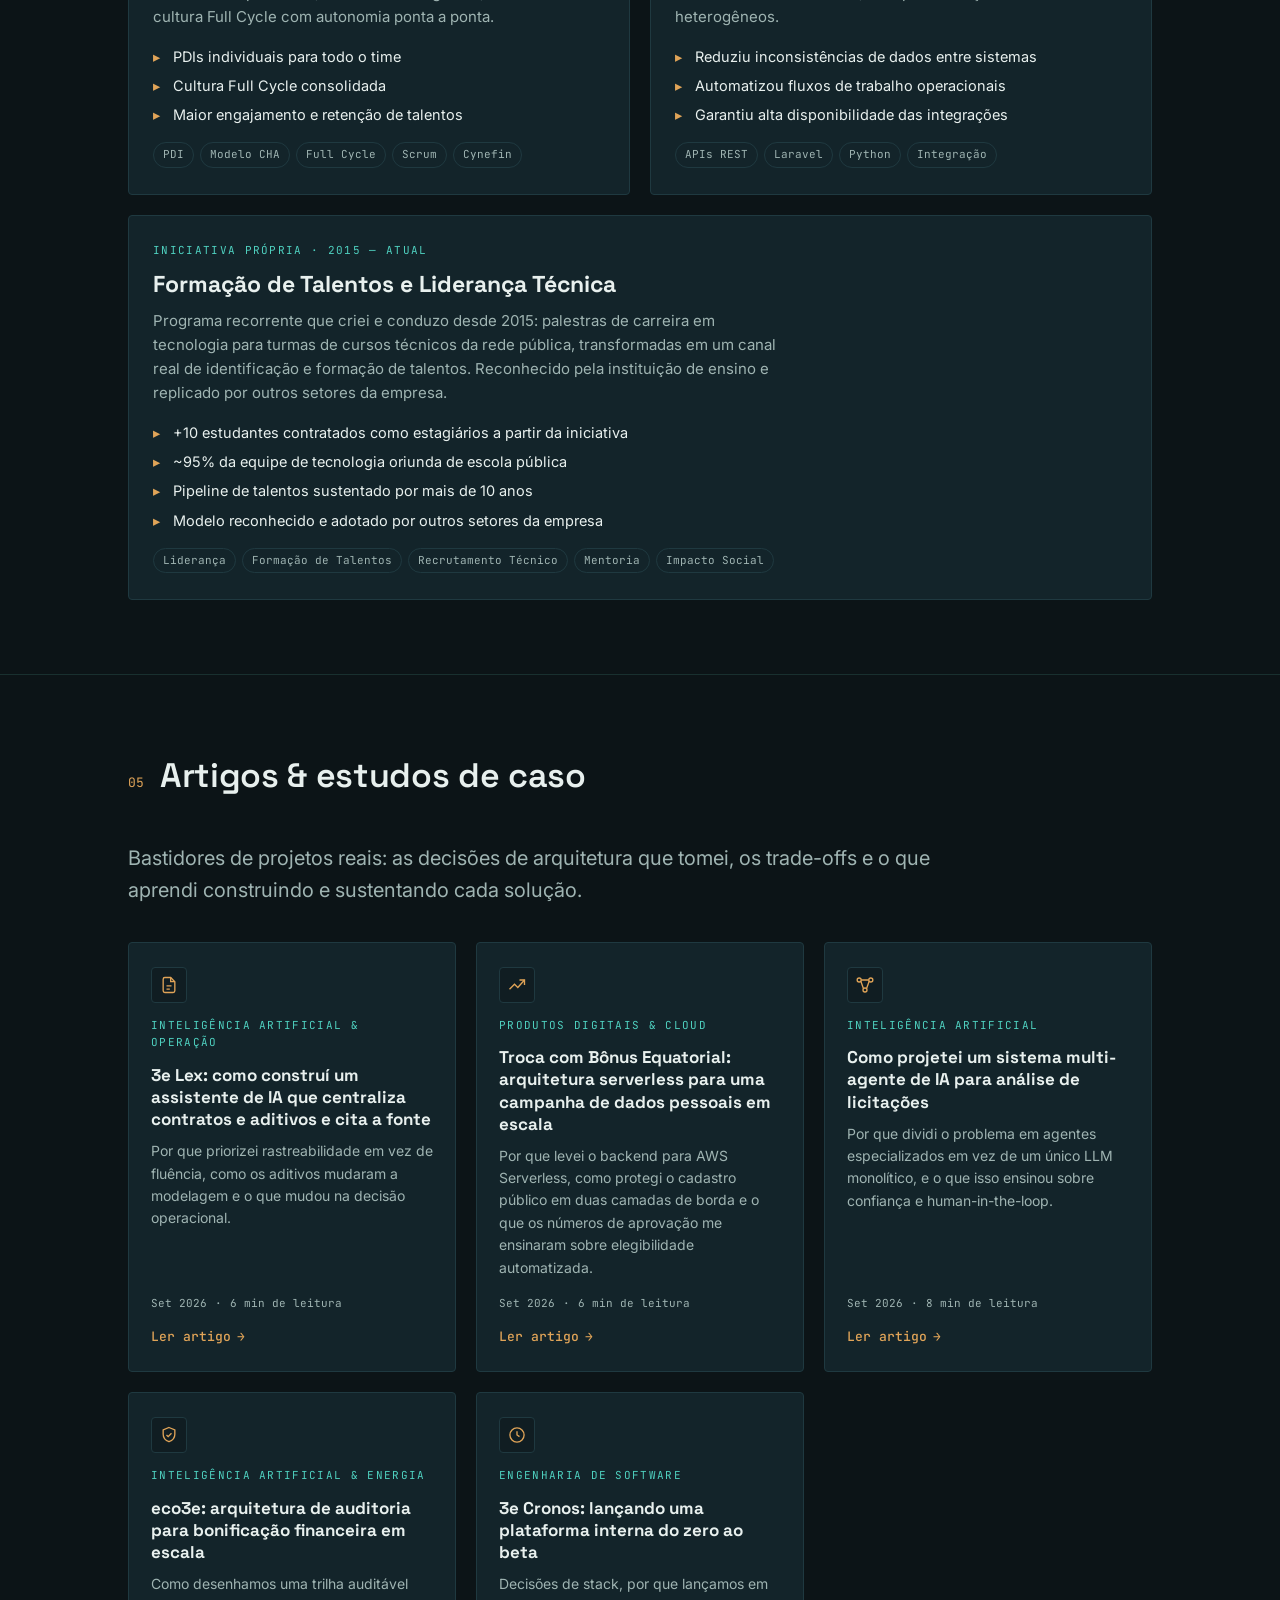
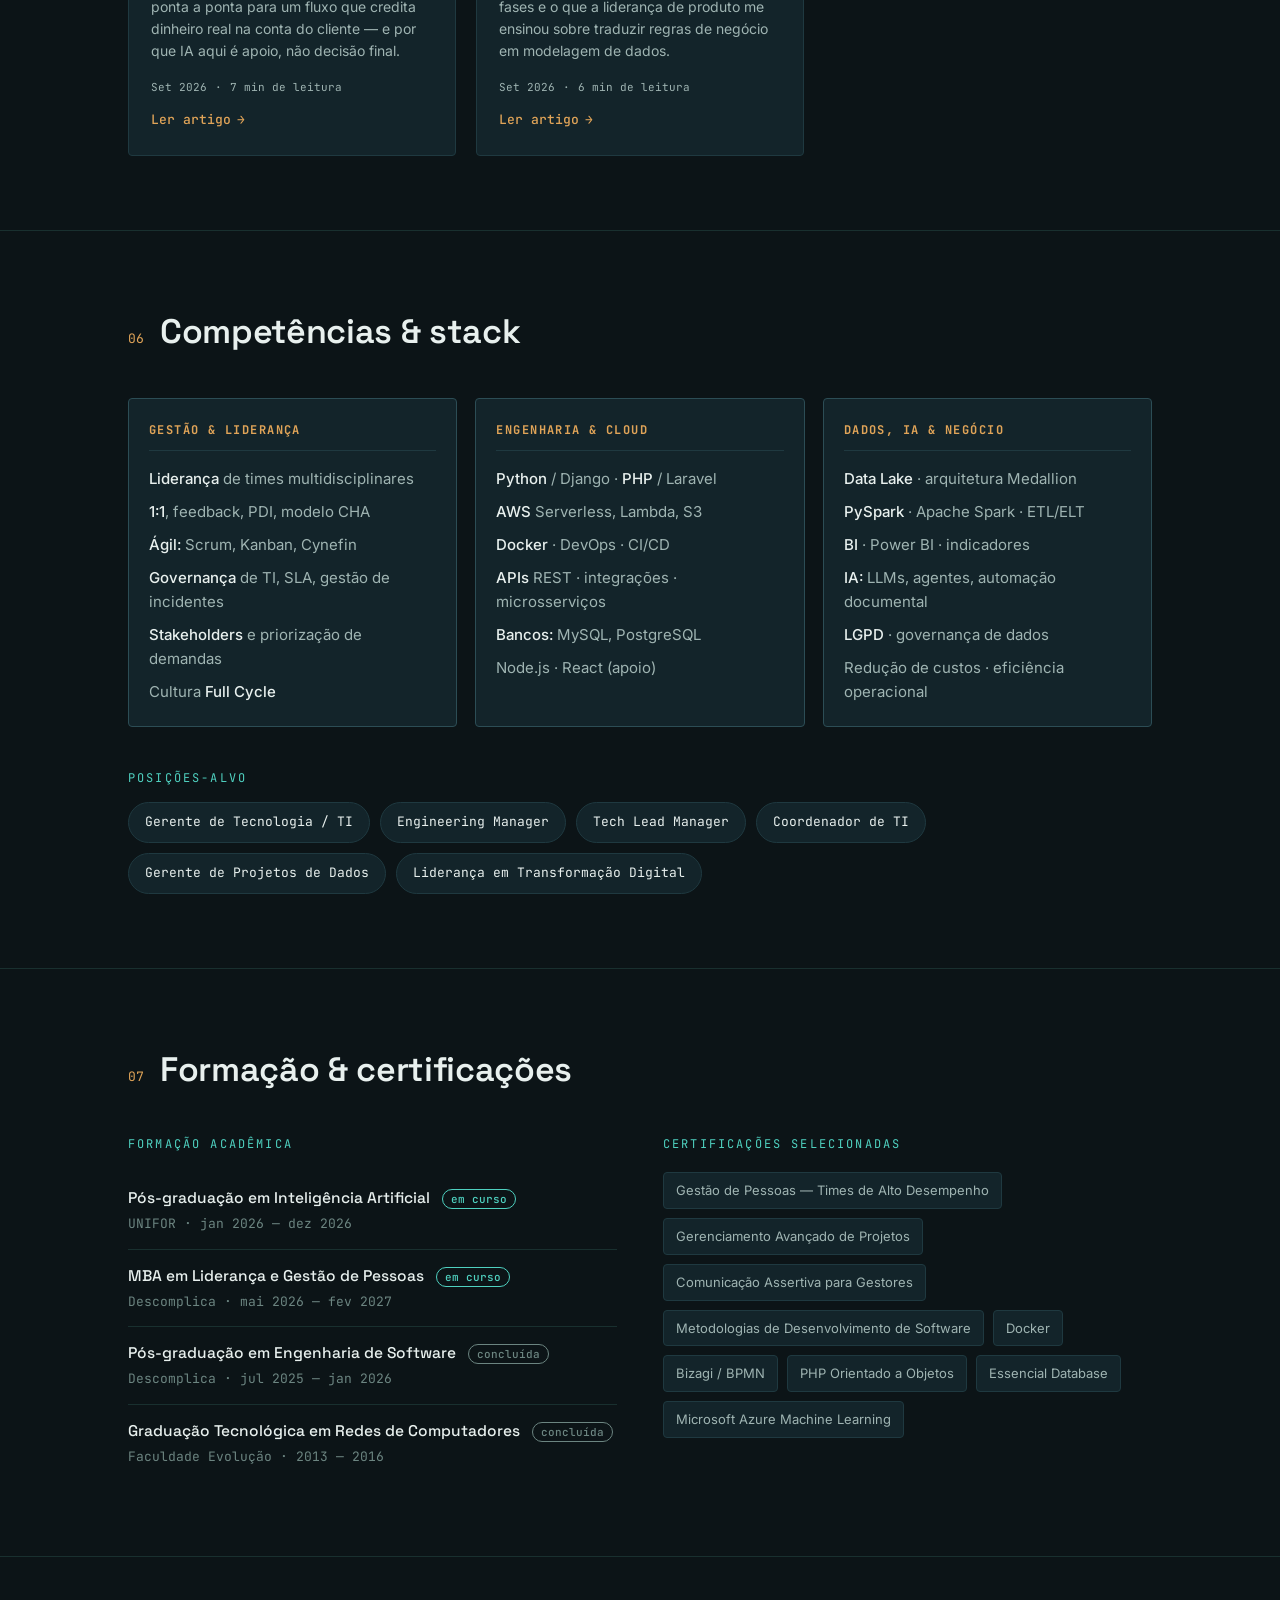
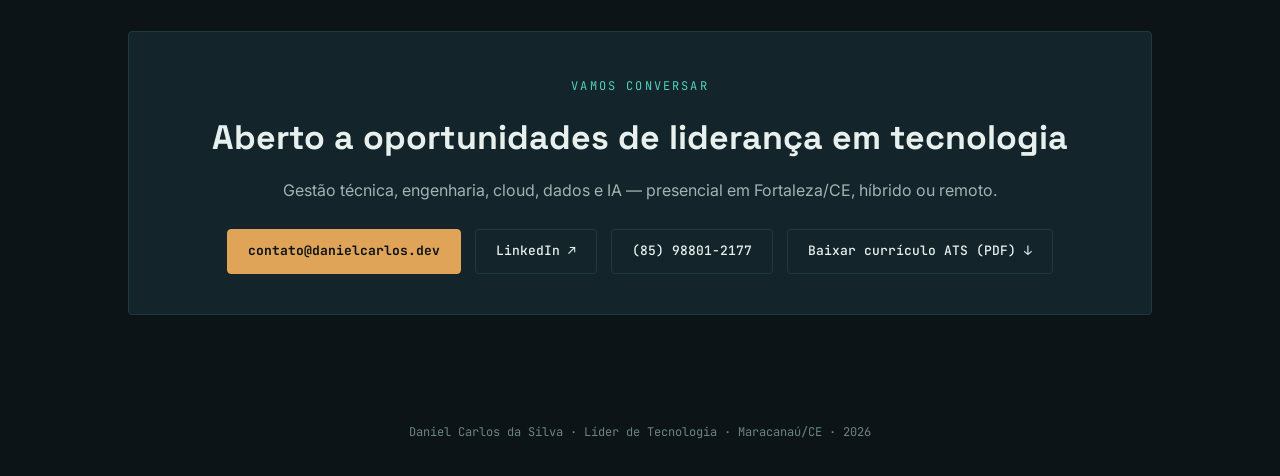
==== commit 136a19b2: "fix: atualiza projeto Troca com Bônus com números e stack corretos Substitui os dados do card, currí" ====
--- a/index.html
+++ b/index.html
@@ -26,7 +26,7 @@
 <link rel="preconnect" href="https://fonts.googleapis.com">
 <link rel="preconnect" href="https://fonts.gstatic.com" crossorigin>
 <link href="https://fonts.googleapis.com/css2?family=Space+Grotesk:wght@400;500;600;700&family=JetBrains+Mono:wght@400;500;700&family=Inter:wght@400;500;600&display=swap" rel="stylesheet">
-<link rel="stylesheet" href="css/style.css">
+<link rel="stylesheet" href="css/style.css?v=20260926">
 <script type="application/ld+json">
 {
   "@context": "https://schema.org",
@@ -307,16 +307,16 @@
       </div>
 
       <div class="proj proj-featured reveal">
-        <span class="cat">Arquitetura &amp; Dados</span>
-        <h3>Troca com Bônus Equatorial GO — arquitetura para escala e operação financeira</h3>
-        <p>Condução tecnológica da plataforma que sustenta o programa Troca com Bônus da Equatorial Goiás, do cadastro do cliente à confirmação da venda. Arquitetura responsável por absorver picos de acesso em campanha, com dashboard gerencial para acompanhar a operação em tempo real.</p>
-        <ul class="impacts">
-          <li>Sustentou mais de 2 milhões de requisições sem intervenção manual em pico de campanha</li>
-          <li>Processou uma operação que movimentou mais de R$ 12 milhões em verba</li>
-          <li>Dashboard gerencial permitiu decisão de negócio quase em tempo real, não só monitoramento técnico</li>
-        </ul>
-        <div class="stack">
-          <span class="chip">Laravel</span><span class="chip">Laravel Nova</span><span class="chip">MySQL</span><span class="chip">Observabilidade</span><span class="chip">Integrações</span>
+        <span class="cat">Produtos Digitais &amp; Cloud</span>
+        <h3>Troca com Bônus Equatorial — plataforma de cadastro e vendas (PEE ANEEL)</h3>
+        <p>Liderança técnica da plataforma digital que sustenta a adesão de clientes ao programa Troca com Bônus da Equatorial Goiás, iniciativa do Programa de Eficiência Energética da ANEEL em parceria com rede varejista. Pré-registro do consumidor, avaliação de elegibilidade por unidade consumidora e dashboard de acompanhamento em tempo real, com o backend migrado para arquitetura serverless na AWS para absorver picos de campanha sem gestão de servidores.</p>
+        <ul class="impacts">
+          <li>Processou mais de 16 mil solicitações de cadastro, com mais de 14 mil clientes aprovados no programa</li>
+          <li>Aplicou regras de elegibilidade de forma consistente: cerca de 93% dos cadastros avaliados foram aprovados</li>
+          <li>Operou campanha de alta demanda sem nenhum incidente grave, com proteção de borda contra bots e tráfego malicioso</li>
+        </ul>
+        <div class="stack">
+          <span class="chip">PHP</span><span class="chip">AWS Serverless</span><span class="chip">AWS Lambda</span><span class="chip">AWS Amplify</span><span class="chip">WAF + Cloudflare</span>
         </div>
       </div>
 
@@ -419,9 +419,9 @@
         <span class="article-icon" aria-hidden="true">
           <svg width="20" height="20" viewBox="0 0 24 24" fill="none" stroke="currentColor" stroke-width="1.6"><path d="M3 17l6-6 4 4 8-9"/><path d="M15 6h6v6"/></svg>
         </span>
-        <span class="cat">Arquitetura &amp; Dados</span>
-        <h3>De 2 milhões de requisições a R$ 12 milhões em operação: os desafios de engenharia por trás do Troca com Bônus Equatorial GO</h3>
-        <p>Por que escala técnica sozinha diz pouco, e o que aprendi conectando arquitetura, dados e resultado financeiro numa operação real de grande porte.</p>
+        <span class="cat">Produtos Digitais &amp; Cloud</span>
+        <h3>Troca com Bônus Equatorial: arquitetura serverless para uma campanha de dados pessoais em escala</h3>
+        <p>Por que levei o backend para AWS Serverless, como protegi o cadastro público em duas camadas de borda e o que os números de aprovação me ensinaram sobre elegibilidade automatizada.</p>
         <div class="article-meta">
           <span>Set 2026</span><span>·</span><span>6 min de leitura</span>
         </div>
@@ -592,7 +592,7 @@
 
 <button class="to-top" id="toTop" aria-label="Voltar ao topo">↑</button>
 
-<script src="js/main.js"></script>
+<script src="js/main.js?v=20260926"></script>
 
 </body>
 </html>
